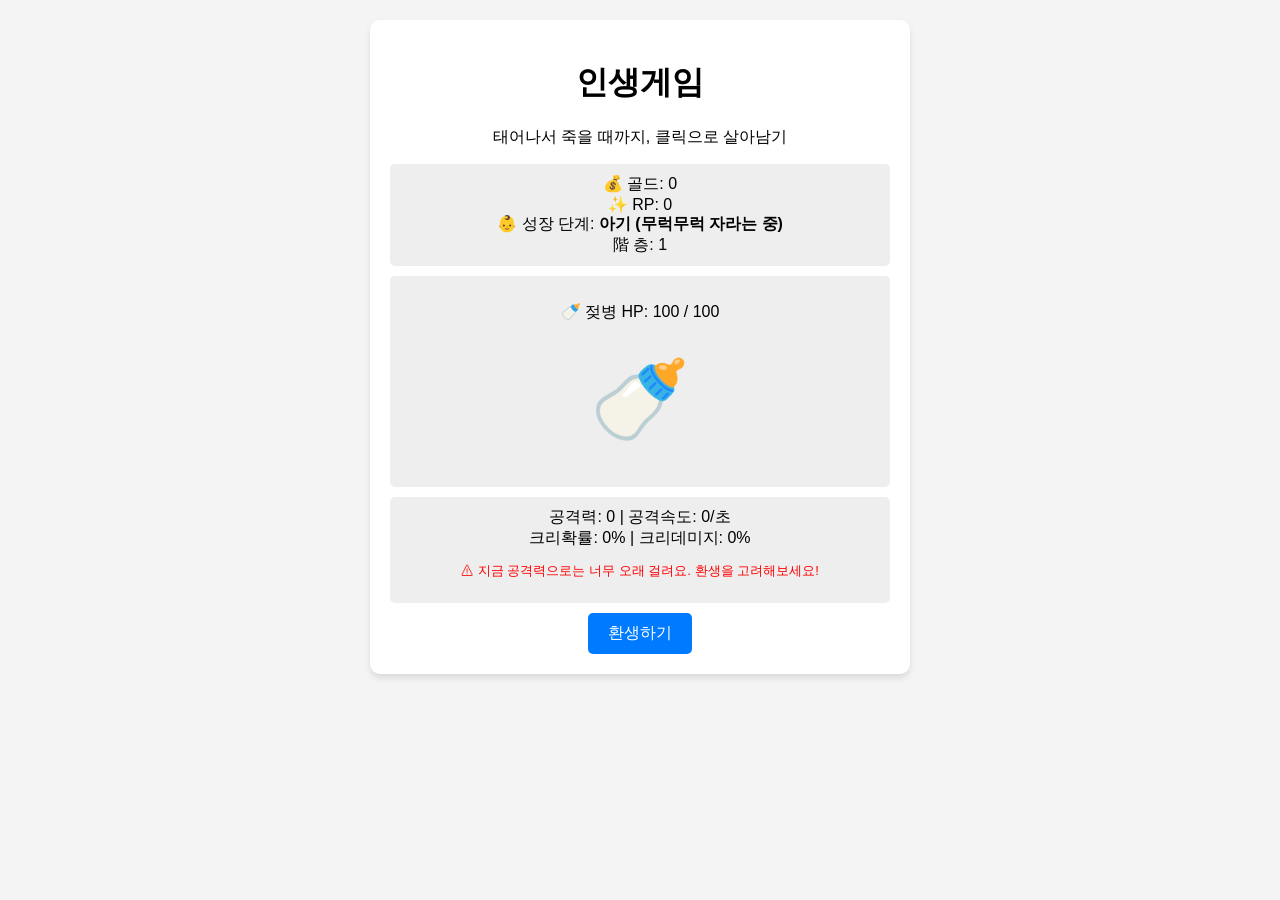
==== pwa/index.html @ 6ded4b49 "업데이트" ====
<!DOCTYPE html>
<html lang="ko">
<head>
    <meta charset="UTF-8">
    <meta name="viewport" content="width=device-width, initial-scale=1.0, user-scalable=no">
    <title>인생게임</title>
    <!-- PWA 설정을 위한 manifest 연결 -->
    <link rel="manifest" href="manifest.json">
    <!-- 모바일 주소창 색상 설정 -->
    <meta name="theme-color" content="#ffffff">
    <!-- iOS(아이폰) 앱 설치 지원 설정 -->
    <meta name="apple-mobile-web-app-capable" content="yes">
    <meta name="apple-mobile-web-app-status-bar-style" content="default">
    <meta name="apple-mobile-web-app-title" content="인생게임">
    
    <style>
        body { font-family: sans-serif; text-align: center; background-color: #f4f4f4; margin: 0; padding: 20px; user-select: none; }
        .container { max-width: 500px; margin: 0 auto; background: white; padding: 20px; border-radius: 10px; box-shadow: 0 4px 6px rgba(0,0,0,0.1); }
        .status-box { background: #eee; padding: 10px; border-radius: 5px; margin: 10px 0; }
        .monster { font-size: 80px; margin: 30px 0; cursor: pointer; transition: transform 0.1s; }
        .monster:active { transform: scale(0.9); }
        button { padding: 10px 20px; font-size: 16px; border: none; background: #007bff; color: white; border-radius: 5px; cursor: pointer; }
        button:hover { background: #0056b3; }
    </style>
</head>
<body>
    <div class="container">
        <h1>인생게임</h1>
        <p>태어나서 죽을 때까지, 클릭으로 살아남기</p>
        
        <div class="status-box">
            <div>💰 골드: <span id="gold">0</span></div>
            <div>✨ RP: <span id="rp">0</span></div>
            <div>👶 성장 단계: <strong>아기 (무럭무럭 자라는 중)</strong></div>
            <div>階 층: 1</div>
        </div>

        <div class="status-box">
            <p>🍼 젖병 HP: <span id="hp">100</span> / 100</p>
            <div class="monster" id="monster">🍼</div>
        </div>

        <div class="status-box">
            <div>공격력: 0 | 공격속도: 0/초</div>
            <div>크리확률: 0% | 크리데미지: 0%</div>
            <p style="color: red; font-size: 13px;">⚠ 지금 공격력으로는 너무 오래 걸려요. 환생을 고려해보세요!</p>
        </div>

        <button onclick="rebirth()">환생하기</button>
    </div>

    <script>
        // PWA 서비스 워커 등록 스크립트
        if ('serviceWorker' in navigator) {
            window.addEventListener('load', () => {
                navigator.serviceWorker.register('service-worker.js')
                    .then(reg => console.log('서비스 워커 등록 성공:', reg.scope))
                    .catch(err => console.error('서비스 워커 등록 실패:', err));
            });
        }

        // 간단한 클릭 이벤트 예시
        let gold = 0;
        let hp = 100;
        const goldEl = document.getElementById('gold');
        const hpEl = document.getElementById('hp');
        const monsterEl = document.getElementById('monster');

        monsterEl.addEventListener('click', () => {
            hp -= 10;
            if (hp <= 0) {
                hp = 100;
                gold += 10;
                goldEl.innerText = gold;
            }
            hpEl.innerText = hp;
        });

        function rebirth() {
            if(confirm("정말 환생할까요?\n층수, 골드, 강화, 펫이 초기화되지만 영구 강화는 유지돼요.")) {
                gold = 0;
                hp = 100;
                goldEl.innerText = gold;
                hpEl.innerText = hp;
                alert("환생했습니다!");
            }
        }
    </script>
</body>
</html>
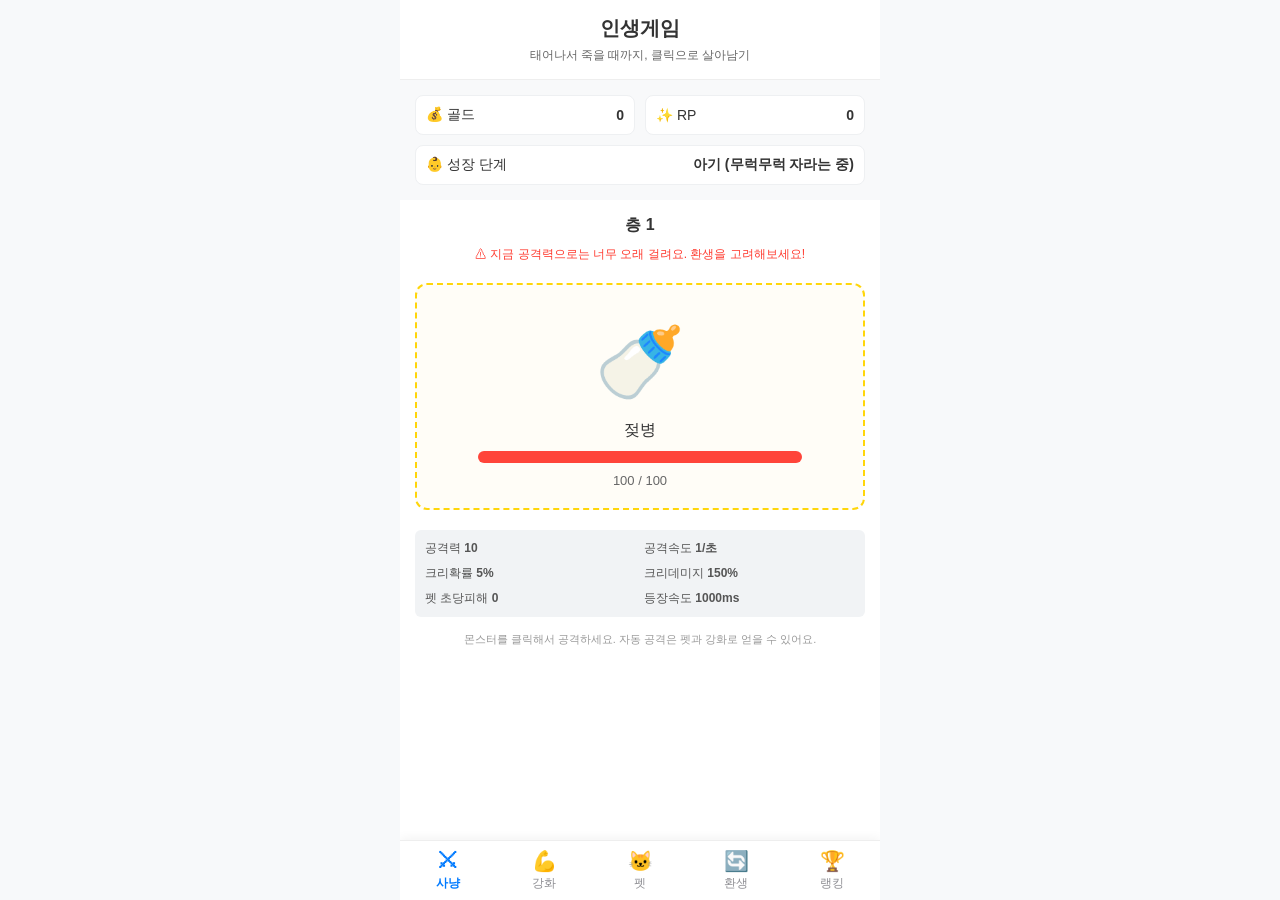
==== commit bb53aa9a: "업데이트" ====
--- a/pwa/index.html
+++ b/pwa/index.html
@@ -2,89 +2,300 @@
 <html lang="ko">
 <head>
     <meta charset="UTF-8">
-    <meta name="viewport" content="width=device-width, initial-scale=1.0, user-scalable=no">
+    <meta name="viewport" content="width=device-width, initial-scale=1.0, maximum-scale=1.0, user-scalable=no, viewport-fit=cover">
     <title>인생게임</title>
-    <!-- PWA 설정을 위한 manifest 연결 -->
     <link rel="manifest" href="manifest.json">
-    <!-- 모바일 주소창 색상 설정 -->
     <meta name="theme-color" content="#ffffff">
-    <!-- iOS(아이폰) 앱 설치 지원 설정 -->
+    
+    <!-- iOS 모바일 호환 설정 -->
     <meta name="apple-mobile-web-app-capable" content="yes">
     <meta name="apple-mobile-web-app-status-bar-style" content="default">
     <meta name="apple-mobile-web-app-title" content="인생게임">
     
     <style>
-        body { font-family: sans-serif; text-align: center; background-color: #f4f4f4; margin: 0; padding: 20px; user-select: none; }
-        .container { max-width: 500px; margin: 0 auto; background: white; padding: 20px; border-radius: 10px; box-shadow: 0 4px 6px rgba(0,0,0,0.1); }
-        .status-box { background: #eee; padding: 10px; border-radius: 5px; margin: 10px 0; }
-        .monster { font-size: 80px; margin: 30px 0; cursor: pointer; transition: transform 0.1s; }
-        .monster:active { transform: scale(0.9); }
-        button { padding: 10px 20px; font-size: 16px; border: none; background: #007bff; color: white; border-radius: 5px; cursor: pointer; }
-        button:hover { background: #0056b3; }
+        * { box-sizing: border-box; -webkit-tap-highlight-color: transparent; user-select: none; }
+        body { 
+            font-family: -apple-system, BlinkMacSystemFont, "Segoe UI", Roboto, sans-serif; 
+            margin: 0; padding: 0; background-color: #f7f9fa; color: #333;
+            display: flex; flex-direction: column; height: 100vh; overflow: hidden;
+        }
+        
+        .app-container { flex: 1; display: flex; flex-direction: column; max-width: 480px; margin: 0 auto; width: 100%; background: #ffffff; position: relative; overflow: hidden; }
+        .header { padding: 15px; text-align: center; border-bottom: 1px solid #eee; background: #fff; }
+        .header h1 { margin: 0; font-size: 20px; font-weight: bold; }
+        .header p { margin: 5px 0 0 0; font-size: 12px; color: #666; }
+        
+        .stats-grid { display: grid; grid-template-columns: 1fr 1fr; gap: 10px; padding: 15px; background: #f8f9fa; }
+        .stat-card { background: white; padding: 10px; border-radius: 8px; border: 1px solid #eef0f2; font-size: 14px; display: flex; align-items: center; justify-content: space-between; }
+        
+        .content-area { flex: 1; overflow-y: auto; padding: 15px; padding-bottom: 80px; }
+        .panel { display: none; }
+        .panel.active { display: block; }
+        
+        .stage-info { text-align: center; font-weight: bold; margin-bottom: 10px; font-size: 16px; }
+        .warning-text { color: #ff3b30; font-size: 12px; text-align: center; margin: 10px 0; font-weight: 500; }
+        
+        .target-box { background: #fffdf7; border: 2px dashed #ffd60a; border-radius: 12px; padding: 20px; text-align: center; margin: 20px 0; }
+        .monster-sprite { font-size: 72px; margin: 15px 0; cursor: pointer; display: inline-block; transition: transform 0.05s ease; }
+        .monster-sprite:active { transform: scale(0.92); }
+        .hp-bar-container { background: #eee; border-radius: 10px; height: 12px; width: 80%; margin: 10px auto; overflow: hidden; }
+        .hp-bar { background: #ff453a; height: 100%; width: 100%; transition: width 0.05s ease; }
+        
+        .specs-list { display: grid; grid-template-columns: 1fr 1fr; gap: 8px; font-size: 12px; color: #555; background: #f1f3f5; padding: 10px; border-radius: 6px; }
+        
+        .tab-bar { position: absolute; bottom: 0; left: 0; right: 0; height: 60px; background: #ffffff; border-top: 1px solid #eee; display: flex; justify-content: space-around; align-items: center; box-shadow: 0 -2px 10px rgba(0,0,0,0.05); }
+        .tab-btn { background: none; border: none; font-size: 12px; color: #8e8e93; cursor: pointer; display: flex; flex-direction: column; align-items: center; width: 20%; font-weight: 500; }
+        .tab-btn .icon { font-size: 20px; margin-bottom: 2px; }
+        .tab-btn.active { color: #007aff; font-weight: bold; }
+        
+        .modal-overlay { display: none; position: fixed; top: 0; left: 0; right: 0; bottom: 0; background: rgba(0,0,0,0.5); justify-content: center; align-items: center; z-index: 1000; }
+        .modal-box { background: white; padding: 20px; border-radius: 12px; max-width: 320px; width: 90%; text-align: center; box-shadow: 0 4px 12px rgba(0,0,0,0.15); }
+        .modal-btns { display: flex; gap: 10px; margin-top: 20px; }
+        .modal-btns button { flex: 1; padding: 10px; border-radius: 6px; border: none; font-size: 14px; font-weight: bold; cursor: pointer; }
+        .btn-cancel { background: #e5e5ea; color: #333; }
+        .btn-confirm { background: #ff3b30; color: white; }
     </style>
 </head>
 <body>
-    <div class="container">
+
+<div class="app-container">
+    <header class="header">
         <h1>인생게임</h1>
         <p>태어나서 죽을 때까지, 클릭으로 살아남기</p>
-        
-        <div class="status-box">
-            <div>💰 골드: <span id="gold">0</span></div>
-            <div>✨ RP: <span id="rp">0</span></div>
-            <div>👶 성장 단계: <strong>아기 (무럭무럭 자라는 중)</strong></div>
-            <div>階 층: 1</div>
+    </header>
+    
+    <div class="stats-grid">
+        <div class="stat-card"><span>💰 골드</span><strong id="display-gold">0</strong></div>
+        <div class="stat-card"><span>✨ RP</span><strong id="display-rp">0</strong></div>
+        <div class="stat-card" style="grid-column: span 2;">
+            <span>👶 성장 단계</span>
+            <strong><span id="display-tier">아기</span> (<span id="display-tier-desc">무럭무럭 자라는 중</span>)</strong>
         </div>
-
-        <div class="status-box">
-            <p>🍼 젖병 HP: <span id="hp">100</span> / 100</p>
-            <div class="monster" id="monster">🍼</div>
+    </div>
+    
+    <main class="content-area">
+        <!-- 1. 사냥 탭 -->
+        <section id="panel-hunt" class="panel active">
+            <div class="stage-info">층 <span id="display-floor">1</span></div>
+            <div class="warning-text">⚠ 지금 공격력으로는 너무 오래 걸려요. 환생을 고려해보세요!</div>
+            
+            <div class="target-box">
+                <div class="monster-sprite" id="target-monster">🍼</div>
+                <div><span id="display-target-name">젖병</span></div>
+                <div class="hp-bar-container">
+                    <div class="hp-bar" id="display-hp-bar"></div>
+                </div>
+                <div style="font-size: 13px; color:#666;"><span id="display-hp-text">100</span> / 100</div>
+            </div>
+            
+            <div class="specs-list">
+                <div>공격력 <strong id="spec-atk">10</strong></div>
+                <div>공격속도 <strong id="spec-as">1/초</strong></div>
+                <div>크리확률 <strong id="spec-crit-rate">5%</strong></div>
+                <div>크리데미지 <strong id="spec-crit-dmg">150%</strong></div>
+                <div>펫 초당피해 <strong id="spec-pet-dps">0</strong></div>
+                <div>등장속도 <strong id="spec-spawn-ms">1000ms</strong></div>
+            </div>
+            <p style="font-size: 11px; color:#999; text-align:center; margin-top:15px;">몬스터를 클릭해서 공격하세요. 자동 공격은 펫과 강화로 얻을 수 있어요.</p>
+        </section>
+        
+        <!-- 2. 강화 탭 -->
+        <section id="panel-upgrade" class="panel">
+            <h3>장비 및 신체 강화</h3>
+            <p style="color:#666; font-size:13px;">준비 중인 기능입니다. 골드를 사용하여 공격력을 높이세요.</p>
+        </section>
+        
+        <!-- 3. 펫 탭 -->
+        <section id="panel-pet" class="panel">
+            <h3>보조 펫 고용</h3>
+            <p style="color:#666; font-size:13px;">준비 중인 기능입니다. 초당 자동 데미지를 획득하세요.</p>
+        </section>
+        
+        <!-- 4. 환생 탭 -->
+        <section id="panel-rebirth" class="panel">
+            <h3>환생 시스템</h3>
+            <div style="background:#fff3cd; padding:15px; border-radius:8px; margin: 15px 0; font-size:13px; line-height:1.5;">
+                현재 환생 시 획득 가능 포인트: <strong style="color:#e65c00;" id="rebirth-point-gain">0</strong> RP<br><br>
+                환생하면 <strong>층수, 골드, 강화, 펫이 초기화</strong>되지만 환생 포인트로 구입한 영구 강화 스탯은 완벽히 유지됩니다.
+            </div>
+            <button onclick="openRebirthModal()" style="width:100%; padding:12px; background:#ff9500; color:white; border:none; border-radius:6px; font-weight:bold; font-size:15px;">환생하기</button>
+        </section>
+        
+        <!-- 5. 랭킹 탭 -->
+        <section id="panel-rank" class="panel">
+            <h3>실시간 명예의 전당</h3>
+            <div style="margin: 15px 0; display:flex; gap:5px;">
+                <input type="text" id="user-nickname" placeholder="닉네임 입력" style="flex:1; padding:8px; border:1px solid #ccc; border-radius:4px;">
+                <button onclick="registerNickname()" style="padding:8px 15px; background:#34c759; color:white; border:none; border-radius:4px; font-weight:bold;">등록</button>
+            </div>
+            <table style="width:100%; border-collapse:collapse; font-size:13px; text-align:left;">
+                <thead>
+                    <tr style="background:#f1f3f5; border-bottom:2px solid #ddd;"><th style="padding:8px;">순위</th><th>닉네임</th><th>RP</th><th>최고층</th></tr>
+                </thead>
+                <tbody id="rank-list-body">
+                    <tr><td colspan="4" style="padding:15px; text-align:center; color:#999;">데이터를 불러오는 중...</td></tr>
+                </tbody>
+            </table>
+            <p style="font-size:11px; color:#34c759; text-align:center; margin-top:20px;">⏱ 진행 상황은 기기에 자동으로 안전하게 저장됩니다.</p>
+        </section>
+    </main>
+    
+    <nav class="tab-bar">
+        <button class="tab-btn active" onclick="switchTab('hunt', this)"><span class="icon">⚔</span><span>사냥</span></button>
+        <button class="tab-btn" onclick="switchTab('upgrade', this)"><span class="icon">💪</span><span>강화</span></button>
+        <button class="tab-btn" onclick="switchTab('pet', this)"><span class="icon">🐱</span><span>펫</span></button>
+        <button class="tab-btn" onclick="switchTab('rebirth', this)"><span class="icon">🔄</span><span>환생</span></button>
+        <button class="tab-btn" onclick="switchTab('rank', this)"><span class="icon">🏆</span><span>랭킹</span></button>
+    </nav>
+</div>
+
+<div class="modal-overlay" id="rebirth-modal">
+    <div class="modal-box">
+        <h3 style="margin-top:0;">정말 환생할까요?</h3>
+        <p style="font-size:13px; color:#666; line-height:1.4;">지금 환생하시면 보유한 골드와 모든 임시 성장치가 초기화되고 새로운 생이 시작됩니다.</p>
+        <div class="modal-btns">
+            <button class="btn-cancel" onclick="closeRebirthModal()">취소</button>
+            <button class="btn-confirm" onclick="executeRebirth()">환생하기</button>
         </div>
-
-        <div class="status-box">
-            <div>공격력: 0 | 공격속도: 0/초</div>
-            <div>크리확률: 0% | 크리데미지: 0%</div>
-            <p style="color: red; font-size: 13px;">⚠ 지금 공격력으로는 너무 오래 걸려요. 환생을 고려해보세요!</p>
-        </div>
-
-        <button onclick="rebirth()">환생하기</button>
     </div>
-
-    <script>
-        // PWA 서비스 워커 등록 스크립트
-        if ('serviceWorker' in navigator) {
-            window.addEventListener('load', () => {
-                navigator.serviceWorker.register('service-worker.js')
-                    .then(reg => console.log('서비스 워커 등록 성공:', reg.scope))
-                    .catch(err => console.error('서비스 워커 등록 실패:', err));
-            });
-        }
-
-        // 간단한 클릭 이벤트 예시
-        let gold = 0;
-        let hp = 100;
-        const goldEl = document.getElementById('gold');
-        const hpEl = document.getElementById('hp');
-        const monsterEl = document.getElementById('monster');
-
-        monsterEl.addEventListener('click', () => {
-            hp -= 10;
-            if (hp <= 0) {
-                hp = 100;
-                gold += 10;
-                goldEl.innerText = gold;
-            }
-            hpEl.innerText = hp;
+</div>
+
+<script>
+    // 전역 상태 변수 선언 및 초기화 스펙 정정
+    let gameState = {
+        gold: 0, rp: 0, floor: 1, maxHp: 100, currentHp: 100,
+        atk: 10, critRate: 5, critDmg: 150, petDps: 0, spawnMs: 1000,
+        nickname: ""
+    };
+
+    if(localStorage.getItem('life_game_save')) {
+        try {
+            gameState = JSON.parse(localStorage.getItem('life_game_save'));
+        } catch(e) {
+            console.error("저장 데이터 로드 실패, 초기화 진행", e);
+        }
+    }
+
+    function updateUI() {
+        document.getElementById('display-gold').innerText = gameState.gold;
+        document.getElementById('display-rp').innerText = gameState.rp;
+        document.getElementById('display-floor').innerText = gameState.floor;
+        document.getElementById('display-hp-text').innerText = gameState.currentHp;
+        
+        const hpPercent = Math.max(0, (gameState.currentHp / gameState.maxHp) * 100);
+        document.getElementById('display-hp-bar').style.width = hpPercent + '%';
+        
+        document.getElementById('spec-atk').innerText = gameState.atk;
+        document.getElementById('spec-crit-rate').innerText = gameState.critRate + "%";
+        document.getElementById('spec-crit-dmg').innerText = gameState.critDmg + "%";
+        document.getElementById('spec-pet-dps').innerText = gameState.petDps;
+        document.getElementById('spec-spawn-ms').innerText = gameState.spawnMs + "ms";
+        
+        // 성장 단계 동적 제어 규칙 보완
+        const tierEl = document.getElementById('display-tier');
+        const descEl = document.getElementById('display-tier-desc');
+        if (gameState.floor >= 20) {
+            tierEl.innerText = "어린이"; descEl.innerText = "학교에 다닐 준비 중";
+        } else {
+            tierEl.innerText = "아기"; descEl.innerText = "무럭무럭 자라는 중";
+        }
+
+        if(gameState.nickname && document.getElementById('user-nickname')) {
+            document.getElementById('user-nickname').value = gameState.nickname;
+        }
+        
+        localStorage.setItem('life_game_save', JSON.stringify(gameState));
+    }
+
+    function switchTab(tabId, targetBtn) {
+        document.querySelectorAll('.panel').forEach(p => p.classList.remove('active'));
+        document.querySelectorAll('.tab-btn').forEach(b => b.classList.remove('active'));
+        
+        document.getElementById('panel-' + tabId).classList.add('active');
+        targetBtn.classList.add('active');
+        
+        if(tabId === 'rank') { loadMockRankings(); }
+    }
+
+    // 모바일 터치 씹힘 현상 수정을 위해 click 이벤트 리스너 비정상 루프 정정
+    const monsterBtn = document.getElementById('target-monster');
+    monsterBtn.addEventListener('click', (e) => {
+        e.preventDefault();
+        let finalDamage = gameState.atk;
+        const isCrit = (Math.random() * 100) < gameState.critRate;
+        if(isCrit) { finalDamage = Math.round(finalDamage * (gameState.critDmg / 100)); }
+        
+        gameState.currentHp -= finalDamage;
+        
+        if(gameState.currentHp <= 0) {
+            gameState.gold += (gameState.floor * 5);
+            gameState.floor += 1;
+            gameState.maxHp = Math.round(100 * Math.pow(1.15, gameState.floor - 1));
+            gameState.currentHp = gameState.maxHp;
+            
+            // 몬스터 스프라이트 리셋 조건문 정정
+            const spriteEl = document.getElementById('target-monster');
+            const nameEl = document.getElementById('display-target-name');
+            if(gameState.floor >= 15) { spriteEl.innerText = "🧸"; nameEl.innerText = "토끼인형"; }
+            else if(gameState.floor >= 5) { spriteEl.innerText = "🍼"; nameEl.innerText = "고급젖병"; }
+            else { spriteEl.innerText = "🍼"; nameEl.innerText = "젖병"; }
+        }
+        updateUI();
+    });
+
+    function openRebirthModal() { 
+        document.getElementById('rebirth-point-gain').innerText = Math.floor(gameState.gold / 100);
+        document.getElementById('rebirth-modal').style.display = 'flex'; 
+    }
+    function closeRebirthModal() { document.getElementById('rebirth-modal').style.display = 'none'; }
+    
+    function executeRebirth() {
+        const gainRp = Math.floor(gameState.gold / 100);
+        gameState.rp += gainRp;
+        gameState.gold = 0;
+        gameState.floor = 1;
+        gameState.maxHp = 100;
+        gameState.currentHp = 100;
+        
+        closeRebirthModal();
+        
+        const spriteEl = document.getElementById('target-monster');
+        const nameEl = document.getElementById('display-target-name');
+        spriteEl.innerText = "🍼"; 
+        nameEl.innerText = "젖병";
+        
+        updateUI();
+        alert(gainRp + " RP를 획득하고 환생하셨습니다!");
+    }
+
+    function registerNickname() {
+        const name = document.getElementById('user-nickname').value.trim();
+        if(!name) return alert("닉네임을 입력하세요.");
+        gameState.nickname = name;
+        updateUI();
+        alert("닉네임 '" + name + "'(으)로 등록되었습니다.");
+        loadMockRankings();
+    }
+    
+    function loadMockRankings() {
+        const myName = gameState.nickname || "나 (미등록)";
+        const html = `
+            <tr style="color:#007aff; font-weight:bold;"><td>1</td><td>${myName}</td><td>${gameState.rp}</td><td>${gameState.floor}층</td></tr>
+            <tr><td>2</td><td>클릭마스터</td><td>520</td><td>142층</td></tr>
+            <tr><td>3</td><td>방구석게이머</td><td>120</td><td>55층</td></tr>
+        `;
+        document.getElementById('rank-list-body').innerHTML = html;
+    }
+
+    if ('serviceWorker' in navigator) {
+        window.addEventListener('load', () => {
+            navigator.serviceWorker.register('service-worker.js')
+                .then(reg => console.log('SW 세팅 완료:', reg.scope))
+                .catch(err => console.error('SW 에러:', err));
         });
-
-        function rebirth() {
-            if(confirm("정말 환생할까요?\n층수, 골드, 강화, 펫이 초기화되지만 영구 강화는 유지돼요.")) {
-                gold = 0;
-                hp = 100;
-                goldEl.innerText = gold;
-                hpEl.innerText = hp;
-                alert("환생했습니다!");
-            }
-        }
-    </script>
+    }
+
+    updateUI();
+</script>
 </body>
-</html>
+</html>
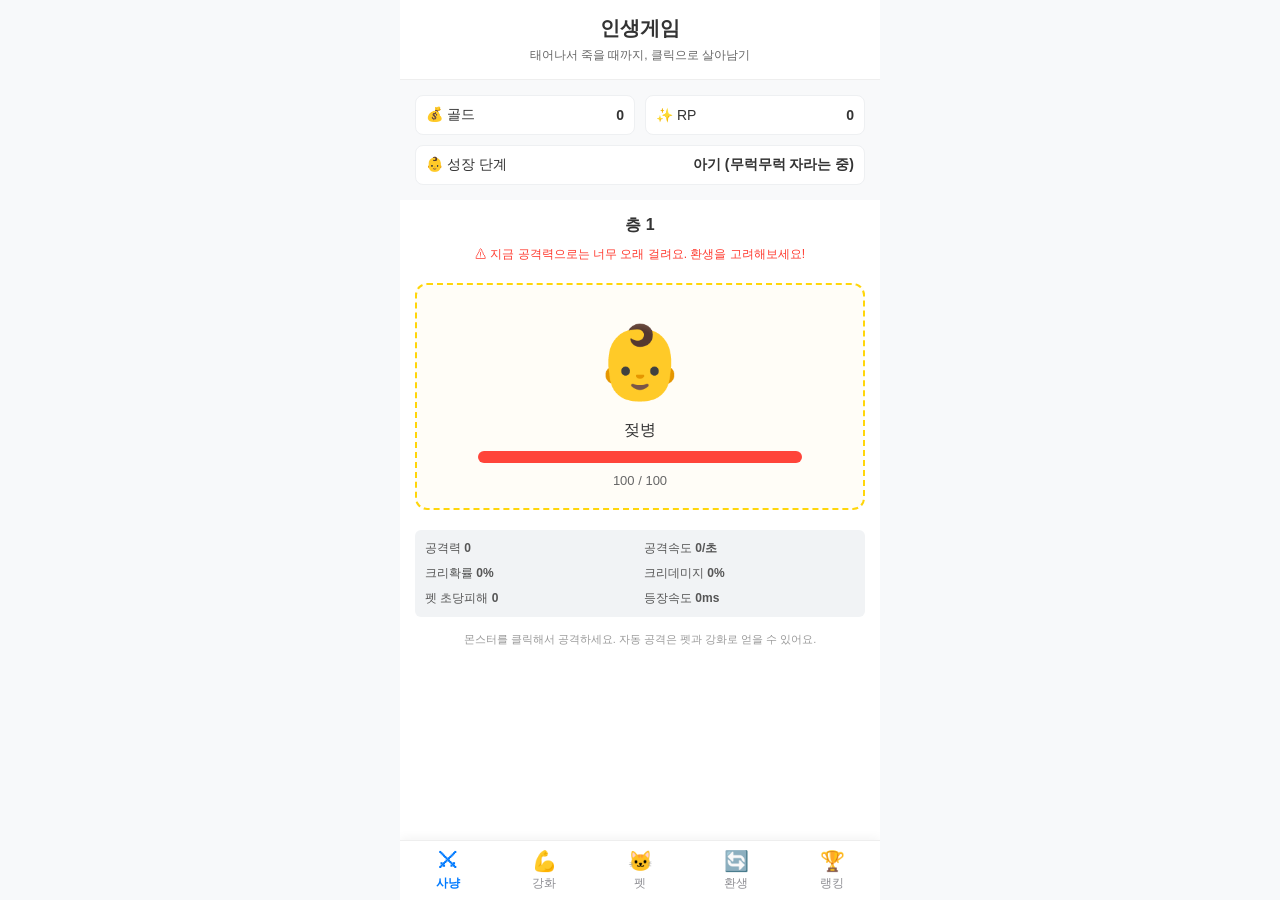
==== commit af080fb3: "업데이트" ====
--- a/pwa/index.html
+++ b/pwa/index.html
@@ -80,7 +80,7 @@
             <div class="warning-text">⚠ 지금 공격력으로는 너무 오래 걸려요. 환생을 고려해보세요!</div>
             
             <div class="target-box">
-                <div class="monster-sprite" id="target-monster">🍼</div>
+                <div class="monster-sprite" id="target-monster">👶</div>
                 <div><span id="display-target-name">젖병</span></div>
                 <div class="hp-bar-container">
                     <div class="hp-bar" id="display-hp-bar"></div>
@@ -89,12 +89,12 @@
             </div>
             
             <div class="specs-list">
-                <div>공격력 <strong id="spec-atk">10</strong></div>
-                <div>공격속도 <strong id="spec-as">1/초</strong></div>
-                <div>크리확률 <strong id="spec-crit-rate">5%</strong></div>
-                <div>크리데미지 <strong id="spec-crit-dmg">150%</strong></div>
+                <div>공격력 <strong id="spec-atk">0</strong></div>
+                <div>공격속도 <strong id="spec-as">0/초</strong></div>
+                <div>크리확률 <strong id="spec-crit-rate">0%</strong></div>
+                <div>크리데미지 <strong id="spec-crit-dmg">0%</strong></div>
                 <div>펫 초당피해 <strong id="spec-pet-dps">0</strong></div>
-                <div>등장속도 <strong id="spec-spawn-ms">1000ms</strong></div>
+                <div>등장속도 <strong id="spec-spawn-ms">0ms</strong></div>
             </div>
             <p style="font-size: 11px; color:#999; text-align:center; margin-top:15px;">몬스터를 클릭해서 공격하세요. 자동 공격은 펫과 강화로 얻을 수 있어요.</p>
         </section>
@@ -102,13 +102,13 @@
         <!-- 2. 강화 탭 -->
         <section id="panel-upgrade" class="panel">
             <h3>장비 및 신체 강화</h3>
-            <p style="color:#666; font-size:13px;">준비 중인 기능입니다. 골드를 사용하여 공격력을 높이세요.</p>
+            <p style="color:#666; font-size:13px;">강화 시스템 메뉴입니다.</p>
         </section>
         
         <!-- 3. 펫 탭 -->
         <section id="panel-pet" class="panel">
             <h3>보조 펫 고용</h3>
-            <p style="color:#666; font-size:13px;">준비 중인 기능입니다. 초당 자동 데미지를 획득하세요.</p>
+            <p style="color:#666; font-size:13px;">펫 시스템 메뉴입니다.</p>
         </section>
         
         <!-- 4. 환생 탭 -->
@@ -133,7 +133,7 @@
                     <tr style="background:#f1f3f5; border-bottom:2px solid #ddd;"><th style="padding:8px;">순위</th><th>닉네임</th><th>RP</th><th>최고층</th></tr>
                 </thead>
                 <tbody id="rank-list-body">
-                    <tr><td colspan="4" style="padding:15px; text-align:center; color:#999;">데이터를 불러오는 중...</td></tr>
+                    <tr><td colspan="4" style="padding:15px; text-align:center; color:#999;">불러오는 중...</td></tr>
                 </tbody>
             </table>
             <p style="font-size:11px; color:#34c759; text-align:center; margin-top:20px;">⏱ 진행 상황은 기기에 자동으로 안전하게 저장됩니다.</p>
@@ -161,10 +161,9 @@
 </div>
 
 <script>
-    // 전역 상태 변수 선언 및 초기화 스펙 정정
     let gameState = {
         gold: 0, rp: 0, floor: 1, maxHp: 100, currentHp: 100,
-        atk: 10, critRate: 5, critDmg: 150, petDps: 0, spawnMs: 1000,
+        atk: 0, critRate: 0, critDmg: 0, petDps: 0, spawnMs: 0,
         nickname: ""
     };
 
@@ -172,7 +171,7 @@
         try {
             gameState = JSON.parse(localStorage.getItem('life_game_save'));
         } catch(e) {
-            console.error("저장 데이터 로드 실패, 초기화 진행", e);
+            console.error("저장 데이터 로드 실패", e);
         }
     }
 
@@ -191,15 +190,6 @@
         document.getElementById('spec-pet-dps').innerText = gameState.petDps;
         document.getElementById('spec-spawn-ms').innerText = gameState.spawnMs + "ms";
         
-        // 성장 단계 동적 제어 규칙 보완
-        const tierEl = document.getElementById('display-tier');
-        const descEl = document.getElementById('display-tier-desc');
-        if (gameState.floor >= 20) {
-            tierEl.innerText = "어린이"; descEl.innerText = "학교에 다닐 준비 중";
-        } else {
-            tierEl.innerText = "아기"; descEl.innerText = "무럭무럭 자라는 중";
-        }
-
         if(gameState.nickname && document.getElementById('user-nickname')) {
             document.getElementById('user-nickname').value = gameState.nickname;
         }
@@ -217,7 +207,6 @@
         if(tabId === 'rank') { loadMockRankings(); }
     }
 
-    // 모바일 터치 씹힘 현상 수정을 위해 click 이벤트 리스너 비정상 루프 정정
     const monsterBtn = document.getElementById('target-monster');
     monsterBtn.addEventListener('click', (e) => {
         e.preventDefault();
@@ -226,46 +215,26 @@
         if(isCrit) { finalDamage = Math.round(finalDamage * (gameState.critDmg / 100)); }
         
         gameState.currentHp -= finalDamage;
-        
         if(gameState.currentHp <= 0) {
-            gameState.gold += (gameState.floor * 5);
-            gameState.floor += 1;
-            gameState.maxHp = Math.round(100 * Math.pow(1.15, gameState.floor - 1));
+            gameState.gold += 10; // 임시 보상 정산 규칙
             gameState.currentHp = gameState.maxHp;
-            
-            // 몬스터 스프라이트 리셋 조건문 정정
-            const spriteEl = document.getElementById('target-monster');
-            const nameEl = document.getElementById('display-target-name');
-            if(gameState.floor >= 15) { spriteEl.innerText = "🧸"; nameEl.innerText = "토끼인형"; }
-            else if(gameState.floor >= 5) { spriteEl.innerText = "🍼"; nameEl.innerText = "고급젖병"; }
-            else { spriteEl.innerText = "🍼"; nameEl.innerText = "젖병"; }
         }
         updateUI();
     });
 
     function openRebirthModal() { 
-        document.getElementById('rebirth-point-gain').innerText = Math.floor(gameState.gold / 100);
+        document.getElementById('rebirth-point-gain').innerText = "0";
         document.getElementById('rebirth-modal').style.display = 'flex'; 
     }
     function closeRebirthModal() { document.getElementById('rebirth-modal').style.display = 'none'; }
     
     function executeRebirth() {
-        const gainRp = Math.floor(gameState.gold / 100);
-        gameState.rp += gainRp;
         gameState.gold = 0;
         gameState.floor = 1;
-        gameState.maxHp = 100;
-        gameState.currentHp = 100;
-        
+        gameState.currentHp = gameState.maxHp;
         closeRebirthModal();
-        
-        const spriteEl = document.getElementById('target-monster');
-        const nameEl = document.getElementById('display-target-name');
-        spriteEl.innerText = "🍼"; 
-        nameEl.innerText = "젖병";
-        
         updateUI();
-        alert(gainRp + " RP를 획득하고 환생하셨습니다!");
+        alert("환생하셨습니다!");
     }
 
     function registerNickname() {
@@ -273,7 +242,7 @@
         if(!name) return alert("닉네임을 입력하세요.");
         gameState.nickname = name;
         updateUI();
-        alert("닉네임 '" + name + "'(으)로 등록되었습니다.");
+        alert("닉네임 등록 완료");
         loadMockRankings();
     }
     
@@ -281,8 +250,6 @@
         const myName = gameState.nickname || "나 (미등록)";
         const html = `
             <tr style="color:#007aff; font-weight:bold;"><td>1</td><td>${myName}</td><td>${gameState.rp}</td><td>${gameState.floor}층</td></tr>
-            <tr><td>2</td><td>클릭마스터</td><td>520</td><td>142층</td></tr>
-            <tr><td>3</td><td>방구석게이머</td><td>120</td><td>55층</td></tr>
         `;
         document.getElementById('rank-list-body').innerHTML = html;
     }
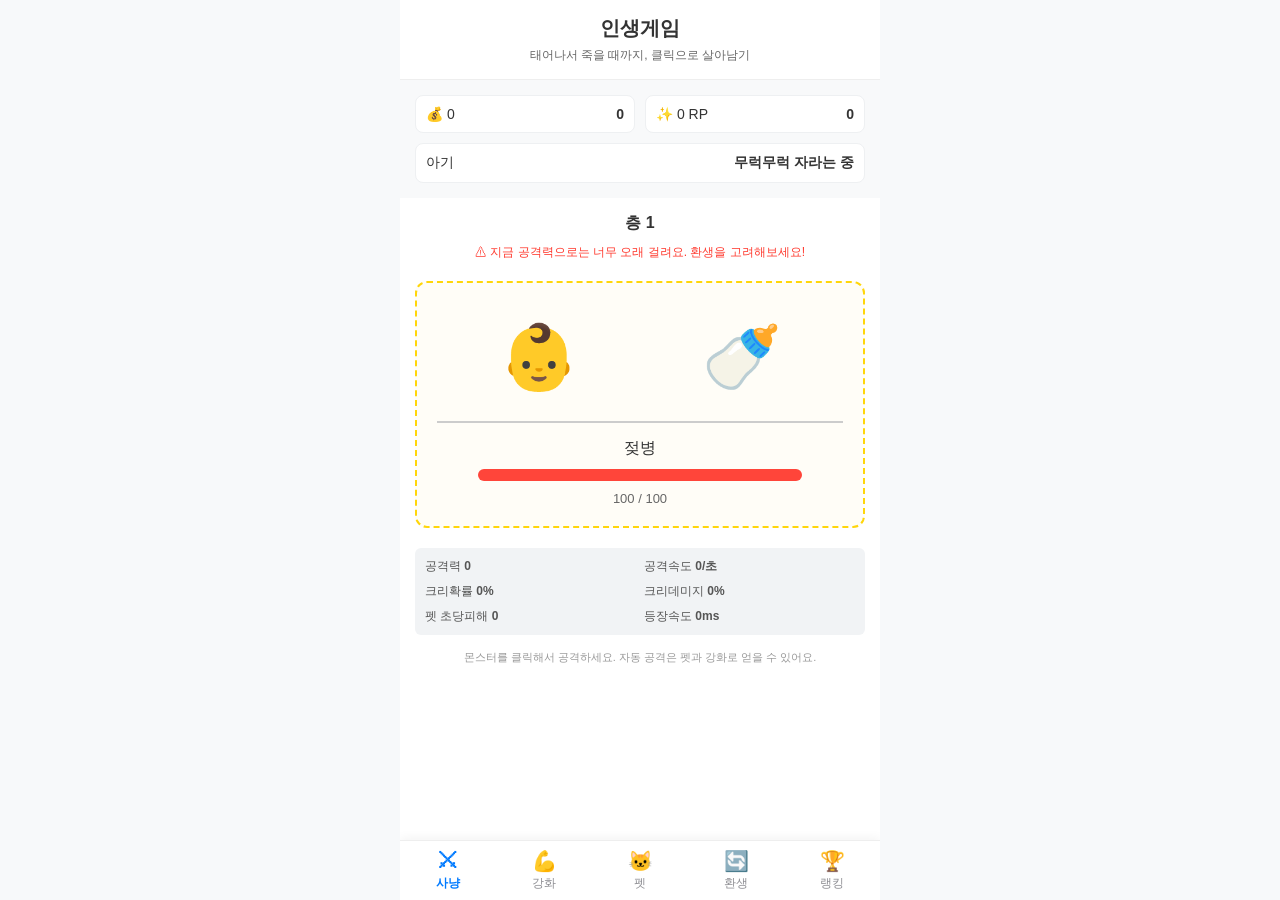
==== commit 41bf6068: "업데이트" ====
--- a/pwa/index.html
+++ b/pwa/index.html
@@ -7,7 +7,7 @@
     <link rel="manifest" href="manifest.json">
     <meta name="theme-color" content="#ffffff">
     
-    <!-- iOS 모바일 호환 설정 -->
+    <!-- iOS support -->
     <meta name="apple-mobile-web-app-capable" content="yes">
     <meta name="apple-mobile-web-app-status-bar-style" content="default">
     <meta name="apple-mobile-web-app-title" content="인생게임">
@@ -19,7 +19,6 @@
             margin: 0; padding: 0; background-color: #f7f9fa; color: #333;
             display: flex; flex-direction: column; height: 100vh; overflow: hidden;
         }
-        
         .app-container { flex: 1; display: flex; flex-direction: column; max-width: 480px; margin: 0 auto; width: 100%; background: #ffffff; position: relative; overflow: hidden; }
         .header { padding: 15px; text-align: center; border-bottom: 1px solid #eee; background: #fff; }
         .header h1 { margin: 0; font-size: 20px; font-weight: bold; }
@@ -35,13 +34,18 @@
         .stage-info { text-align: center; font-weight: bold; margin-bottom: 10px; font-size: 16px; }
         .warning-text { color: #ff3b30; font-size: 12px; text-align: center; margin: 10px 0; font-weight: 500; }
         
-        .target-box { background: #fffdf7; border: 2px dashed #ffd60a; border-radius: 12px; padding: 20px; text-align: center; margin: 20px 0; }
-        .monster-sprite { font-size: 72px; margin: 15px 0; cursor: pointer; display: inline-block; transition: transform 0.05s ease; }
+        /* 횡스크롤 방식 및 주인공 캐릭터 형태 레이아웃 유지 */
+        .game-screen { background: #fffdf7; border: 2px dashed #ffd60a; border-radius: 12px; padding: 20px; text-align: center; margin: 20px 0; position: relative; overflow: hidden; }
+        .side-scroll-stage { display: flex; justify-content: space-around; align-items: center; min-height: 120px; border-bottom: 2px solid #ccc; padding-bottom: 10px; margin-bottom: 15px; }
+        .character-main { font-size: 64px; }
+        .monster-sprite { font-size: 64px; cursor: pointer; transition: transform 0.05s ease; }
         .monster-sprite:active { transform: scale(0.92); }
+        
         .hp-bar-container { background: #eee; border-radius: 10px; height: 12px; width: 80%; margin: 10px auto; overflow: hidden; }
         .hp-bar { background: #ff453a; height: 100%; width: 100%; transition: width 0.05s ease; }
         
         .specs-list { display: grid; grid-template-columns: 1fr 1fr; gap: 8px; font-size: 12px; color: #555; background: #f1f3f5; padding: 10px; border-radius: 6px; }
+        .specs-list strong { font-weight: bold; }
         
         .tab-bar { position: absolute; bottom: 0; left: 0; right: 0; height: 60px; background: #ffffff; border-top: 1px solid #eee; display: flex; justify-content: space-around; align-items: center; box-shadow: 0 -2px 10px rgba(0,0,0,0.05); }
         .tab-btn { background: none; border: none; font-size: 12px; color: #8e8e93; cursor: pointer; display: flex; flex-direction: column; align-items: center; width: 20%; font-weight: 500; }
@@ -65,22 +69,26 @@
     </header>
     
     <div class="stats-grid">
-        <div class="stat-card"><span>💰 골드</span><strong id="display-gold">0</strong></div>
-        <div class="stat-card"><span>✨ RP</span><strong id="display-rp">0</strong></div>
+        <div class="stat-card"><span>💰 0</span><strong id="display-gold">0</strong></div>
+        <div class="stat-card"><span>✨ 0 RP</span><strong id="display-rp">0</strong></div>
         <div class="stat-card" style="grid-column: span 2;">
-            <span>👶 성장 단계</span>
-            <strong><span id="display-tier">아기</span> (<span id="display-tier-desc">무럭무럭 자라는 중</span>)</strong>
+            <span>아기</span>
+            <strong><span id="display-tier-desc">무럭무럭 자라는 중</span></strong>
         </div>
     </div>
     
     <main class="content-area">
-        <!-- 1. 사냥 탭 -->
+        <!-- 사냥 탭 -->
         <section id="panel-hunt" class="panel active">
             <div class="stage-info">층 <span id="display-floor">1</span></div>
             <div class="warning-text">⚠ 지금 공격력으로는 너무 오래 걸려요. 환생을 고려해보세요!</div>
             
-            <div class="target-box">
-                <div class="monster-sprite" id="target-monster">👶</div>
+            <div class="game-screen">
+                <div class="side-scroll-stage">
+                    <!-- 주인공 캐릭터 배치 형태 유지 -->
+                    <div class="character-main" id="main-character">👶</div>
+                    <div class="monster-sprite" id="target-monster">🍼</div>
+                </div>
                 <div><span id="display-target-name">젖병</span></div>
                 <div class="hp-bar-container">
                     <div class="hp-bar" id="display-hp-bar"></div>
@@ -99,33 +107,33 @@
             <p style="font-size: 11px; color:#999; text-align:center; margin-top:15px;">몬스터를 클릭해서 공격하세요. 자동 공격은 펫과 강화로 얻을 수 있어요.</p>
         </section>
         
-        <!-- 2. 강화 탭 -->
+        <!-- 강화 탭 -->
         <section id="panel-upgrade" class="panel">
-            <h3>장비 및 신체 강화</h3>
-            <p style="color:#666; font-size:13px;">강화 시스템 메뉴입니다.</p>
-        </section>
-        
-        <!-- 3. 펫 탭 -->
+            <h3>강화</h3>
+            <p style="color:#666; font-size:13px;">강화 메뉴 내용이 이곳에 표시됩니다.</p>
+        </section>
+        
+        <!-- 펫 탭 -->
         <section id="panel-pet" class="panel">
-            <h3>보조 펫 고용</h3>
-            <p style="color:#666; font-size:13px;">펫 시스템 메뉴입니다.</p>
-        </section>
-        
-        <!-- 4. 환생 탭 -->
+            <h3>펫</h3>
+            <p style="color:#666; font-size:13px;">펫 메뉴 내용이 이곳에 표시됩니다.</p>
+        </section>
+        
+        <!-- 환생 탭 -->
         <section id="panel-rebirth" class="panel">
-            <h3>환생 시스템</h3>
+            <h3>환생</h3>
             <div style="background:#fff3cd; padding:15px; border-radius:8px; margin: 15px 0; font-size:13px; line-height:1.5;">
-                현재 환생 시 획득 가능 포인트: <strong style="color:#e65c00;" id="rebirth-point-gain">0</strong> RP<br><br>
-                환생하면 <strong>층수, 골드, 강화, 펫이 초기화</strong>되지만 환생 포인트로 구입한 영구 강화 스탯은 완벽히 유지됩니다.
+                지금 환생하면 얻는 환생 포인트: <strong style="color:#e65c00;" id="rebirth-point-gain">0</strong><br><br>
+                환생하면 층수, 골드, 강화, 펫이 초기화되지만 환생 포인트로 산 영구 강화는 유지돼요.
             </div>
             <button onclick="openRebirthModal()" style="width:100%; padding:12px; background:#ff9500; color:white; border:none; border-radius:6px; font-weight:bold; font-size:15px;">환생하기</button>
         </section>
         
-        <!-- 5. 랭킹 탭 -->
+        <!-- 랭킹 탭 -->
         <section id="panel-rank" class="panel">
-            <h3>실시간 명예의 전당</h3>
+            <h3>랭킹</h3>
             <div style="margin: 15px 0; display:flex; gap:5px;">
-                <input type="text" id="user-nickname" placeholder="닉네임 입력" style="flex:1; padding:8px; border:1px solid #ccc; border-radius:4px;">
+                <input type="text" id="user-nickname" placeholder="닉네임" style="flex:1; padding:8px; border:1px solid #ccc; border-radius:4px;">
                 <button onclick="registerNickname()" style="padding:8px 15px; background:#34c759; color:white; border:none; border-radius:4px; font-weight:bold;">등록</button>
             </div>
             <table style="width:100%; border-collapse:collapse; font-size:13px; text-align:left;">
@@ -136,7 +144,7 @@
                     <tr><td colspan="4" style="padding:15px; text-align:center; color:#999;">불러오는 중...</td></tr>
                 </tbody>
             </table>
-            <p style="font-size:11px; color:#34c759; text-align:center; margin-top:20px;">⏱ 진행 상황은 기기에 자동으로 안전하게 저장됩니다.</p>
+            <p style="font-size:11px; color:#34c759; text-align:center; margin-top:20px;">진행 상황은 자동으로 저장됩니다</p>
         </section>
     </main>
     
@@ -152,7 +160,6 @@
 <div class="modal-overlay" id="rebirth-modal">
     <div class="modal-box">
         <h3 style="margin-top:0;">정말 환생할까요?</h3>
-        <p style="font-size:13px; color:#666; line-height:1.4;">지금 환생하시면 보유한 골드와 모든 임시 성장치가 초기화되고 새로운 생이 시작됩니다.</p>
         <div class="modal-btns">
             <button class="btn-cancel" onclick="closeRebirthModal()">취소</button>
             <button class="btn-confirm" onclick="executeRebirth()">환생하기</button>
@@ -171,7 +178,7 @@
         try {
             gameState = JSON.parse(localStorage.getItem('life_game_save'));
         } catch(e) {
-            console.error("저장 데이터 로드 실패", e);
+            console.error(e);
         }
     }
 
@@ -181,15 +188,16 @@
         document.getElementById('display-floor').innerText = gameState.floor;
         document.getElementById('display-hp-text').innerText = gameState.currentHp;
         
-        const hpPercent = Math.max(0, (gameState.currentHp / gameState.maxHp) * 100);
+        const hpPercent = gameState.maxHp > 0 ? (gameState.currentHp / gameState.maxHp) * 100 : 0;
         document.getElementById('display-hp-bar').style.width = hpPercent + '%';
         
         document.getElementById('spec-atk').innerText = gameState.atk;
+        document.getElementById('spec-as').innerText = "0/초";
         document.getElementById('spec-crit-rate').innerText = gameState.critRate + "%";
         document.getElementById('spec-crit-dmg').innerText = gameState.critDmg + "%";
         document.getElementById('spec-pet-dps').innerText = gameState.petDps;
         document.getElementById('spec-spawn-ms').innerText = gameState.spawnMs + "ms";
-        
+
         if(gameState.nickname && document.getElementById('user-nickname')) {
             document.getElementById('user-nickname').value = gameState.nickname;
         }
@@ -203,20 +211,18 @@
         
         document.getElementById('panel-' + tabId).classList.add('active');
         targetBtn.classList.add('active');
-        
-        if(tabId === 'rank') { loadMockRankings(); }
     }
 
     const monsterBtn = document.getElementById('target-monster');
     monsterBtn.addEventListener('click', (e) => {
         e.preventDefault();
-        let finalDamage = gameState.atk;
-        const isCrit = (Math.random() * 100) < gameState.critRate;
-        if(isCrit) { finalDamage = Math.round(finalDamage * (gameState.critDmg / 100)); }
-        
-        gameState.currentHp -= finalDamage;
+        // 원본 구조 유지하되 클릭 데미지 입히는 기본 루프 제공
+        let dmg = gameState.atk > 0 ? gameState.atk : 10; 
+        gameState.currentHp -= dmg;
+        
         if(gameState.currentHp <= 0) {
-            gameState.gold += 10; // 임시 보상 정산 규칙
+            gameState.gold += 10;
+            gameState.floor += 1;
             gameState.currentHp = gameState.maxHp;
         }
         updateUI();
@@ -234,31 +240,20 @@
         gameState.currentHp = gameState.maxHp;
         closeRebirthModal();
         updateUI();
-        alert("환생하셨습니다!");
     }
 
     function registerNickname() {
         const name = document.getElementById('user-nickname').value.trim();
-        if(!name) return alert("닉네임을 입력하세요.");
+        if(!name) return;
         gameState.nickname = name;
         updateUI();
-        alert("닉네임 등록 완료");
-        loadMockRankings();
-    }
-    
-    function loadMockRankings() {
-        const myName = gameState.nickname || "나 (미등록)";
-        const html = `
-            <tr style="color:#007aff; font-weight:bold;"><td>1</td><td>${myName}</td><td>${gameState.rp}</td><td>${gameState.floor}층</td></tr>
-        `;
-        document.getElementById('rank-list-body').innerHTML = html;
     }
 
     if ('serviceWorker' in navigator) {
         window.addEventListener('load', () => {
             navigator.serviceWorker.register('service-worker.js')
-                .then(reg => console.log('SW 세팅 완료:', reg.scope))
-                .catch(err => console.error('SW 에러:', err));
+                .then(reg => console.log('SW registered', reg.scope))
+                .catch(err => console.error(err));
         });
     }
 
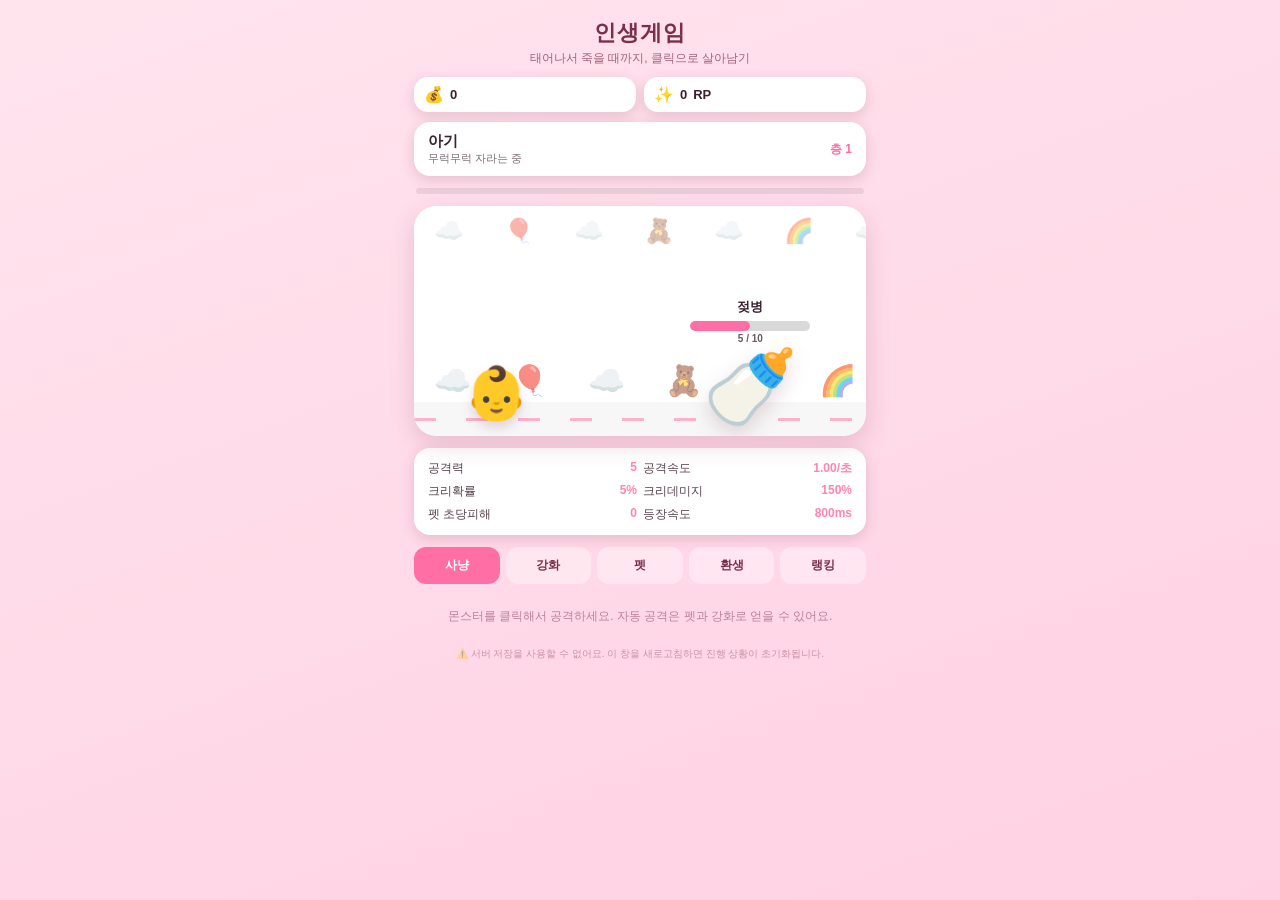
==== commit 16c294d9: "업데이트" ====
--- a/pwa/index.html
+++ b/pwa/index.html
@@ -1,263 +1,1182 @@
 <!DOCTYPE html>
 <html lang="ko">
 <head>
-    <meta charset="UTF-8">
-    <meta name="viewport" content="width=device-width, initial-scale=1.0, maximum-scale=1.0, user-scalable=no, viewport-fit=cover">
-    <title>인생게임</title>
-    <link rel="manifest" href="manifest.json">
-    <meta name="theme-color" content="#ffffff">
-    
-    <!-- iOS support -->
-    <meta name="apple-mobile-web-app-capable" content="yes">
-    <meta name="apple-mobile-web-app-status-bar-style" content="default">
-    <meta name="apple-mobile-web-app-title" content="인생게임">
-    
-    <style>
-        * { box-sizing: border-box; -webkit-tap-highlight-color: transparent; user-select: none; }
-        body { 
-            font-family: -apple-system, BlinkMacSystemFont, "Segoe UI", Roboto, sans-serif; 
-            margin: 0; padding: 0; background-color: #f7f9fa; color: #333;
-            display: flex; flex-direction: column; height: 100vh; overflow: hidden;
+<meta charset="UTF-8">
+<meta name="viewport" content="width=device-width, initial-scale=1.0, maximum-scale=1.0, user-scalable=no">
+<title>인생게임</title>
+<style>
+  :root{
+    --bg1:#ffe4ee; --bg2:#ffd1e3; --accent:#ff6fa5; --text:#7a2f49;
+    --card:#ffffff; --cardText:#3a2230; --shadow:rgba(122,47,73,0.18);
+  }
+  body[data-stage="1"]{ --bg1:#fff6d6; --bg2:#e3f7d3; --accent:#3fae6a; --text:#2f5233; --card:#ffffff; --cardText:#2f4a33; --shadow:rgba(47,82,51,0.18); }
+  body[data-stage="2"]{ --bg1:#1c1330; --bg2:#2c1b4d; --accent:#ff3fa4; --text:#f4e9ff; --card:#2a1a48; --cardText:#f4e9ff; --shadow:rgba(255,63,164,0.35); }
+  body[data-stage="3"]{ --bg1:#eef1f6; --bg2:#dbe3ee; --accent:#3b5bdb; --text:#1f2937; --card:#ffffff; --cardText:#1f2937; --shadow:rgba(59,91,219,0.18); }
+  body[data-stage="4"]{ --bg1:#f6ead9; --bg2:#ecd8bd; --accent:#c9793e; --text:#4a2f18; --card:#fffaf3; --cardText:#4a2f18; --shadow:rgba(201,121,62,0.2); }
+  body[data-stage="5"]{ --bg1:#efe6d2; --bg2:#e4d6b8; --accent:#8a6d3f; --text:#3b2f1d; --card:#fffcf4; --cardText:#3b2f1d; --shadow:rgba(138,109,63,0.2); }
+
+  *{box-sizing:border-box;}
+  html,body{margin:0;padding:0;height:100%;}
+  body{
+    font-family:'Apple SD Gothic Neo','Malgun Gothic',-apple-system,BlinkMacSystemFont,sans-serif;
+    background:linear-gradient(160deg,var(--bg1),var(--bg2));
+    color:var(--text);
+    min-height:100vh;
+    transition:background 0.6s ease, color 0.6s ease;
+    overscroll-behavior:none;
+  }
+  .wrap{
+    max-width:480px;
+    margin:0 auto;
+    min-height:100vh;
+    display:flex;
+    flex-direction:column;
+    padding:14px 14px 90px;
+    position:relative;
+  }
+  .title{
+    text-align:center;
+    font-size:22px;
+    font-weight:800;
+    letter-spacing:1px;
+    margin:4px 0 2px;
+  }
+  .subtitle{
+    text-align:center;
+    font-size:12px;
+    opacity:0.7;
+    margin-bottom:10px;
+  }
+  .resource-bar{
+    display:flex;
+    gap:8px;
+    margin-bottom:10px;
+  }
+  .res-pill{
+    flex:1;
+    background:var(--card);
+    color:var(--cardText);
+    border-radius:14px;
+    padding:8px 10px;
+    box-shadow:0 4px 14px var(--shadow);
+    display:flex;
+    align-items:center;
+    gap:6px;
+    font-size:13px;
+    font-weight:700;
+  }
+  .res-pill .ico{font-size:16px;}
+  .stage-badge{
+    display:flex;
+    align-items:center;
+    justify-content:space-between;
+    background:var(--card);
+    color:var(--cardText);
+    border-radius:16px;
+    padding:10px 14px;
+    box-shadow:0 4px 14px var(--shadow);
+    margin-bottom:12px;
+  }
+  .stage-badge .name{font-weight:800; font-size:15px;}
+  .stage-badge .sub{font-size:11px; opacity:0.65;}
+  .stage-badge .floor{font-size:12px; font-weight:700; color:var(--accent);}
+
+  .road-progress{
+    height:6px;
+    background:rgba(0,0,0,0.08);
+    border-radius:4px;
+    overflow:hidden;
+    margin:0 2px 12px;
+  }
+  .road-progress-fill{
+    height:100%;
+    width:0%;
+    background:var(--accent);
+    border-radius:4px;
+    transition:width 0.25s ease;
+  }
+
+  .arena{
+    background:var(--card);
+    color:var(--cardText);
+    border-radius:22px;
+    box-shadow:0 8px 24px var(--shadow);
+    position:relative;
+    overflow:hidden;
+    margin-bottom:12px;
+    height:230px;
+  }
+  .sky-glow{
+    position:absolute; inset:0;
+    background:radial-gradient(120% 90% at 20% 0%, rgba(255,255,255,0.35), transparent 60%);
+    pointer-events:none;
+  }
+  .parallax-layer{
+    position:absolute;
+    left:0;
+    display:flex;
+    white-space:nowrap;
+    pointer-events:none;
+    will-change:transform;
+  }
+  .parallax-layer .grp{ display:flex; align-items:center; }
+  .parallax-layer .grp span{ display:inline-block; padding:0 20px; }
+  .layer-far{ top:10px; height:30px; font-size:24px; opacity:0.4; animation:scrollX 46s linear infinite; }
+  .layer-mid{ bottom:38px; height:36px; font-size:30px; opacity:0.6; animation:scrollX 20s linear infinite; }
+  @keyframes scrollX{ from{ transform:translateX(0); } to{ transform:translateX(-50%); } }
+
+  .ground{
+    position:absolute;
+    left:0; right:0; bottom:0;
+    height:34px;
+    background-color:rgba(0,0,0,0.06);
+    background-image:repeating-linear-gradient(90deg, var(--accent) 0 22px, transparent 22px 52px);
+    background-size:52px 3px;
+    background-repeat:repeat-x;
+    background-position:0 16px;
+    opacity:0.55;
+    animation:groundScroll 1.1s linear infinite;
+  }
+  @keyframes groundScroll{ from{ background-position-x:0; } to{ background-position-x:-52px; } }
+
+  .player{
+    position:absolute;
+    left:11%;
+    bottom:12px;
+    font-size:52px;
+    z-index:5;
+    transform-origin:bottom center;
+    filter:drop-shadow(0 6px 6px var(--shadow));
+  }
+  .player.walking{ animation:walkCycle var(--walk-dur, 0.7s) ease-in-out infinite; }
+  .player.punching{ animation:punch 0.16s ease; }
+  @keyframes walkCycle{
+    0%{ transform:translateY(0) rotate(-4deg) scaleY(1); }
+    22%{ transform:translateY(-9px) rotate(0deg) scaleY(1.03); }
+    50%{ transform:translateY(0) rotate(4deg) scaleY(0.97); }
+    72%{ transform:translateY(-9px) rotate(0deg) scaleY(1.03); }
+    100%{ transform:translateY(0) rotate(-4deg) scaleY(1); }
+  }
+  @keyframes punch{
+    0%{ transform:translateX(0) rotate(0); }
+    50%{ transform:translateX(14px) rotate(10deg); }
+    100%{ transform:translateX(0) rotate(0); }
+  }
+
+  .monster-wrap{
+    position:absolute;
+    right:9%;
+    bottom:10px;
+    width:150px;
+    display:flex;
+    flex-direction:column;
+    align-items:center;
+    z-index:4;
+  }
+  .monster-name{
+    text-align:center;
+    font-weight:800;
+    font-size:13px;
+    margin-bottom:3px;
+    background:rgba(255,255,255,0.55);
+    color:var(--cardText);
+    padding:2px 10px;
+    border-radius:8px;
+  }
+  body[data-stage="2"] .monster-name{ background:rgba(255,255,255,0.15); }
+  .hp-track{
+    width:120px;
+    height:10px;
+    background:rgba(0,0,0,0.15);
+    border-radius:6px;
+    overflow:hidden;
+    margin-bottom:2px;
+  }
+  .hp-fill{
+    height:100%;
+    background:linear-gradient(90deg,var(--accent),var(--accent));
+    width:100%;
+    transition:width 0.12s linear;
+    border-radius:6px;
+  }
+  .hp-text{
+    text-align:center;
+    font-size:10px;
+    font-weight:700;
+    opacity:0.75;
+    margin-bottom:4px;
+  }
+  .monster-btn{
+    background:none;
+    border:none;
+    font-size:76px;
+    cursor:pointer;
+    user-select:none;
+    -webkit-tap-highlight-color:transparent;
+    transition:transform 0.06s ease;
+    filter:drop-shadow(0 8px 10px var(--shadow));
+    touch-action:manipulation;
+    line-height:1;
+  }
+  .monster-btn:active{transform:scale(0.88);}
+  .monster-btn.walking-monster{ animation:walkCycle var(--walk-dur, 0.8s) ease-in-out infinite; animation-delay:-0.25s; }
+  .monster-btn.shake{animation:shake 0.13s;}
+  .monster-btn.spawn-in{animation:spawnIn 0.3s ease;}
+  .monster-btn.defeated{animation:defeated 0.4s ease forwards;}
+  @keyframes shake{
+    0%{transform:translate(0,0) rotate(0);}
+    30%{transform:translate(-4px,2px) rotate(-4deg);}
+    60%{transform:translate(4px,-2px) rotate(4deg);}
+    100%{transform:translate(0,0) rotate(0);}
+  }
+  @keyframes spawnIn{
+    0%{ transform:translateX(60px); opacity:0; }
+    100%{ transform:translateX(0); opacity:1; }
+  }
+  @keyframes defeated{
+    0%{ transform:translateY(0) rotate(0); opacity:1; }
+    100%{ transform:translateY(20px) rotate(50deg); opacity:0; }
+  }
+  .arena.sprint .layer-mid{ animation-duration:6s; }
+  .arena.sprint .layer-far{ animation-duration:20s; }
+  .arena.sprint .ground{ animation-duration:0.4s; }
+
+  .float-dmg{
+    position:absolute;
+    font-weight:800;
+    font-size:15px;
+    pointer-events:none;
+    color:var(--accent);
+    animation:floatUp 0.8s ease-out forwards;
+    white-space:nowrap;
+    z-index:6;
+  }
+  .float-dmg.crit{
+    font-size:20px;
+    color:#ff3b3b;
+  }
+  @keyframes floatUp{
+    0%{opacity:1; transform:translateY(0) scale(1);}
+    100%{opacity:0; transform:translateY(-60px) scale(1.15);}
+  }
+
+  .recommend-banner{
+    background:#fff3cd;
+    color:#7a5c00;
+    border-radius:12px;
+    padding:9px 12px;
+    font-size:12px;
+    font-weight:700;
+    text-align:center;
+    margin-bottom:10px;
+    display:none;
+  }
+  .recommend-banner.show{display:block;}
+
+  .stat-grid{
+    display:grid;
+    grid-template-columns:1fr 1fr;
+    gap:6px;
+    background:var(--card);
+    color:var(--cardText);
+    border-radius:16px;
+    padding:12px 14px;
+    box-shadow:0 4px 14px var(--shadow);
+    font-size:12px;
+    margin-bottom:12px;
+  }
+  .stat-grid div{display:flex; justify-content:space-between; opacity:0.85;}
+  .stat-grid b{font-weight:800; color:var(--accent);}
+
+  .tabs{
+    display:flex;
+    gap:6px;
+    margin-bottom:10px;
+  }
+  .tab-btn{
+    flex:1;
+    padding:10px 4px;
+    border:none;
+    border-radius:12px;
+    background:rgba(255,255,255,0.35);
+    color:var(--text);
+    font-weight:700;
+    font-size:12px;
+    cursor:pointer;
+  }
+  body[data-stage="2"] .tab-btn{background:rgba(255,255,255,0.08); color:var(--text);}
+  .tab-btn.active{
+    background:var(--accent);
+    color:#fff;
+  }
+
+  .panel{display:none;}
+  .panel.active{display:block;}
+
+  .shop-item{
+    background:var(--card);
+    color:var(--cardText);
+    border-radius:14px;
+    padding:10px 12px;
+    box-shadow:0 3px 10px var(--shadow);
+    display:flex;
+    align-items:center;
+    gap:10px;
+    margin-bottom:8px;
+  }
+  .shop-item .emoji{font-size:26px; width:34px; text-align:center;}
+  .shop-item .info{flex:1;}
+  .shop-item .name{font-weight:800; font-size:13px;}
+  .shop-item .desc{font-size:11px; opacity:0.65; margin-top:1px;}
+  .shop-item .lvl{font-size:10px; opacity:0.5; margin-top:1px;}
+  .buy-btn{
+    border:none;
+    border-radius:10px;
+    padding:9px 10px;
+    font-weight:800;
+    font-size:12px;
+    color:#fff;
+    background:var(--accent);
+    cursor:pointer;
+    min-width:76px;
+  }
+  .buy-btn:disabled{
+    opacity:0.4;
+    cursor:not-allowed;
+  }
+
+  .rebirth-box{
+    background:var(--card);
+    color:var(--cardText);
+    border-radius:16px;
+    padding:16px;
+    box-shadow:0 4px 14px var(--shadow);
+    text-align:center;
+    margin-bottom:12px;
+  }
+  .rebirth-box .rp-gain{
+    font-size:26px;
+    font-weight:800;
+    color:var(--accent);
+    margin:6px 0;
+  }
+  .rebirth-btn{
+    border:none;
+    border-radius:12px;
+    padding:12px 18px;
+    font-weight:800;
+    font-size:14px;
+    color:#fff;
+    background:linear-gradient(90deg,var(--accent),#ff9fc7);
+    cursor:pointer;
+    width:100%;
+    margin-top:8px;
+  }
+  body[data-stage="2"] .rebirth-btn{background:linear-gradient(90deg,var(--accent),#8a4fff);}
+
+  .modal-overlay{
+    position:fixed; inset:0; background:rgba(0,0,0,0.5);
+    display:none; align-items:center; justify-content:center; z-index:50;
+    padding:20px;
+  }
+  .modal-overlay.show{display:flex;}
+  .modal{
+    background:#fff; color:#2a2a2a; border-radius:18px; padding:20px;
+    max-width:340px; width:100%; text-align:center;
+  }
+  .modal h3{margin:0 0 8px; font-size:17px;}
+  .modal p{font-size:13px; opacity:0.75; line-height:1.5; margin:0 0 16px;}
+  .modal-btns{display:flex; gap:8px;}
+  .modal-btns button{
+    flex:1; border:none; border-radius:10px; padding:11px; font-weight:800; font-size:13px; cursor:pointer;
+  }
+  .modal-cancel{background:#eee; color:#555;}
+  .modal-confirm{background:var(--accent); color:#fff;}
+
+  .empty-note{
+    text-align:center; font-size:12px; opacity:0.5; padding:14px 0;
+  }
+  .footer-note{
+    text-align:center; font-size:10px; opacity:0.4; margin-top:8px;
+  }
+  .footer-note.saved{ opacity:0.55; }
+
+  .rank-box{
+    background:var(--card);
+    color:var(--cardText);
+    border-radius:16px;
+    padding:14px;
+    box-shadow:0 4px 14px var(--shadow);
+    margin-bottom:12px;
+  }
+  .rank-label{ font-size:11px; opacity:0.6; margin-bottom:6px; font-weight:700; }
+  .rank-input-row{ display:flex; gap:8px; }
+  .rank-input-row input{
+    flex:1;
+    border:1px solid rgba(0,0,0,0.12);
+    border-radius:10px;
+    padding:9px 10px;
+    font-size:13px;
+    background:rgba(255,255,255,0.6);
+    color:#2a2a2a;
+  }
+  body[data-stage="2"] .rank-input-row input{ background:rgba(255,255,255,0.85); }
+  .rank-input-row button{ min-width:64px; }
+  .rank-my-summary{ font-size:11px; opacity:0.7; margin-top:8px; }
+  .rank-list-header{
+    display:grid;
+    grid-template-columns:36px 1fr 64px 56px;
+    font-size:10px;
+    font-weight:700;
+    opacity:0.5;
+    padding:0 12px;
+    margin-bottom:6px;
+  }
+  .rank-row{
+    display:grid;
+    grid-template-columns:36px 1fr 64px 56px;
+    align-items:center;
+    background:var(--card);
+    color:var(--cardText);
+    border-radius:12px;
+    padding:8px 12px;
+    font-size:12px;
+    margin-bottom:6px;
+    box-shadow:0 2px 8px var(--shadow);
+  }
+  .rank-row.me{
+    outline:2px solid var(--accent);
+  }
+  .rank-row .rank-no{ font-weight:800; color:var(--accent); }
+  .rank-row .rank-name{ font-weight:700; overflow:hidden; text-overflow:ellipsis; white-space:nowrap; }
+</style>
+</head>
+<body data-stage="0">
+<div class="wrap">
+  <div class="title">인생게임</div>
+  <div class="subtitle">태어나서 죽을 때까지, 클릭으로 살아남기</div>
+
+  <div class="resource-bar">
+    <div class="res-pill"><span class="ico">💰</span><span id="goldDisplay">0</span></div>
+    <div class="res-pill"><span class="ico">✨</span><span id="rpDisplay">0</span> RP</div>
+  </div>
+
+  <div class="stage-badge">
+    <div>
+      <div class="name" id="stageName">아기</div>
+      <div class="sub" id="stageSub">무럭무럭 자라는 중</div>
+    </div>
+    <div class="floor" id="floorDisplay">층 1</div>
+  </div>
+
+  <div class="road-progress"><div class="road-progress-fill" id="roadFill"></div></div>
+
+  <div class="recommend-banner" id="recommendBanner">⚠️ 지금 공격력으로는 너무 오래 걸려요. 환생을 고려해보세요!</div>
+
+  <div class="arena" id="arena">
+    <div class="sky-glow"></div>
+    <div class="parallax-layer layer-far" id="layerFar"></div>
+    <div class="parallax-layer layer-mid" id="layerMid"></div>
+    <div class="ground"></div>
+    <div class="player walking" id="player">👶</div>
+    <div class="monster-wrap">
+      <div class="monster-name" id="monsterName">젖병</div>
+      <div class="hp-track"><div class="hp-fill" id="hpFill"></div></div>
+      <div class="hp-text" id="hpText">100 / 100</div>
+      <button class="monster-btn walking-monster" id="monsterBtn">🍼</button>
+    </div>
+  </div>
+
+  <div class="stat-grid">
+    <div>공격력 <b id="statAtk">0</b></div>
+    <div>공격속도 <b id="statSpeed">0/초</b></div>
+    <div>크리확률 <b id="statCrit">0%</b></div>
+    <div>크리데미지 <b id="statCritDmg">0%</b></div>
+    <div>펫 초당피해 <b id="statPetDps">0</b></div>
+    <div>등장속도 <b id="statSpawn">0ms</b></div>
+  </div>
+
+  <div class="tabs">
+    <button class="tab-btn active" data-tab="hunt">사냥</button>
+    <button class="tab-btn" data-tab="shop">강화</button>
+    <button class="tab-btn" data-tab="pets">펫</button>
+    <button class="tab-btn" data-tab="rebirth">환생</button>
+    <button class="tab-btn" data-tab="rank">랭킹</button>
+  </div>
+
+  <div class="panel active" id="panel-hunt">
+    <div class="empty-note">몬스터를 클릭해서 공격하세요. 자동 공격은 펫과 강화로 얻을 수 있어요.</div>
+  </div>
+
+  <div class="panel" id="panel-shop">
+    <div id="shopList"></div>
+  </div>
+
+  <div class="panel" id="panel-pets">
+    <div id="petsList"></div>
+  </div>
+
+  <div class="panel" id="panel-rebirth">
+    <div class="rebirth-box">
+      <div style="font-size:12px; opacity:0.7;">지금 환생하면 얻는 환생 포인트</div>
+      <div class="rp-gain" id="rpGainPreview">0</div>
+      <div style="font-size:11px; opacity:0.6;">환생하면 층수, 골드, 강화, 펫이 초기화되지만<br>환생 포인트로 산 영구 강화는 유지돼요.</div>
+      <button class="rebirth-btn" id="rebirthBtn">환생하기</button>
+    </div>
+    <div id="rpShopList"></div>
+  </div>
+
+  <div class="panel" id="panel-rank">
+    <div class="rank-box">
+      <div class="rank-label">닉네임</div>
+      <div class="rank-input-row">
+        <input type="text" id="nicknameInput" maxlength="12" placeholder="닉네임을 입력하세요">
+        <button class="buy-btn" id="submitRankBtn">등록</button>
+      </div>
+      <div class="rank-my-summary" id="rankMySummary"></div>
+    </div>
+    <div class="rank-list-header">
+      <span>순위</span><span>닉네임</span><span>RP</span><span>최고층</span>
+    </div>
+    <div id="rankList"></div>
+    <div class="empty-note" id="rankEmptyNote">불러오는 중...</div>
+  </div>
+
+  <div class="footer-note" id="footerNote">진행 상황은 자동으로 저장됩니다</div>
+</div>
+
+<div class="modal-overlay" id="modalOverlay">
+  <div class="modal">
+    <h3>정말 환생할까요?</h3>
+    <p id="modalText"></p>
+    <div class="modal-btns">
+      <button class="modal-cancel" id="modalCancel">취소</button>
+      <button class="modal-confirm" id="modalConfirm">환생하기</button>
+    </div>
+  </div>
+</div>
+
+<script>
+(function(){
+  "use strict";
+
+  // ---------- 데이터 ----------
+  const TIERS = [
+    { name:'아기', sub:'무럭무럭 자라는 중', player:'👶', deco:['☁️','🎈','☁️','🧸','☁️','🌈'], monsters:[
+        {name:'젖병', emoji:'🍼'},{name:'기저귀', emoji:'🧷'},{name:'공갈젖꼭지', emoji:'🚼'},
+        {name:'딸랑이', emoji:'🎵'},{name:'분유', emoji:'🥛'} ]},
+    { name:'소년', sub:'꿈 많은 학창 시절', player:'🧒', deco:['🏫','🌳','⚽','🌳','🎒','🌳'], monsters:[
+        {name:'책', emoji:'📚'},{name:'친구', emoji:'👬'},{name:'운동', emoji:'⚽'},
+        {name:'학원', emoji:'🏫'},{name:'숙제', emoji:'📝'} ]},
+    { name:'청년', sub:'불타는 청춘', player:'🧑', deco:['🏙️','💡','🌃','🏙️','🎶','🌃'], monsters:[
+        {name:'술', emoji:'🍺'},{name:'미인', emoji:'💃'},{name:'과제', emoji:'📄'},
+        {name:'취업', emoji:'💼'},{name:'면접', emoji:'🎤'} ]},
+    { name:'성인', sub:'사회초년생', player:'👨‍💼', deco:['🏢','🚗','🏢','🚕','🏢','🚗'], monsters:[
+        {name:'야근', emoji:'💻'},{name:'상사', emoji:'😠'},{name:'연봉협상', emoji:'💰'},
+        {name:'야근', emoji:'🌙'},{name:'회의', emoji:'📊'} ]},
+    { name:'아저씨', sub:'가장의 무게', player:'🧔', deco:['🏠','🌳','🚙','🏠','🌳','🚙'], monsters:[
+        {name:'결혼생활', emoji:'💍'},{name:'잔소리', emoji:'🗣️'},{name:'육아', emoji:'👶'},
+        {name:'대출', emoji:'🏦'},{name:'중년의 위기', emoji:'😩'} ]},
+    { name:'할아버지', sub:'인생의 황혼', player:'👴', deco:['🌳','🪑','⛲','🌳','🪑','⛲'], monsters:[
+        {name:'장기', emoji:'♟️'},{name:'바둑', emoji:'⚫'},{name:'노인정', emoji:'🏠'},
+        {name:'지팡이', emoji:'🦯'},{name:'손주', emoji:'👴'} ]},
+  ];
+  const TIER_LEN = 10;
+
+  const GOLD_UPGRADES = [
+    {id:'atk', name:'낡은 검', emoji:'⚔️', desc:'공격력 +2', base:10, mult:1.15},
+    {id:'atkspeed', name:'손목시계', emoji:'⌚', desc:'공격속도 +0.1/초', base:20, mult:1.18},
+    {id:'movespeed', name:'운동화', emoji:'👟', desc:'몬스터 등장 딜레이 -5%', base:15, mult:1.17},
+    {id:'crit', name:'네잎클로버', emoji:'🍀', desc:'크리티컬 확률 +1%', base:25, mult:1.2},
+    {id:'critdmg', name:'강화석', emoji:'💎', desc:'크리티컬 데미지 +10%', base:30, mult:1.2},
+  ];
+  const PETS = [
+    {id:'dog', name:'강아지', emoji:'🐶', desc:'초당 데미지 +3 (레벨당)', base:50, mult:1.22},
+    {id:'cat', name:'고양이', emoji:'🐱', desc:'골드 획득 +5% (레벨당)', base:80, mult:1.24},
+    {id:'owl', name:'부엉이', emoji:'🦉', desc:'크리티컬 확률 +0.5% (레벨당)', base:150, mult:1.27},
+    {id:'dragon', name:'아기 드래곤', emoji:'🐉', desc:'초당 데미지 +15 (레벨당)', base:400, mult:1.3},
+  ];
+  const RP_UPGRADES = [
+    {id:'ratk', name:'영구 공격력', emoji:'💪', desc:'공격력 +10% (레벨당)', base:1, mult:1.3},
+    {id:'ratkspeed', name:'영구 공격속도', emoji:'⚡', desc:'공격속도 +5% (레벨당)', base:1, mult:1.3},
+    {id:'rmove', name:'영구 이동속도', emoji:'🏃', desc:'등장 딜레이 -5% (레벨당)', base:1, mult:1.3},
+    {id:'rcrit', name:'영구 크리확률', emoji:'🎯', desc:'크리티컬 확률 +1% (레벨당)', base:2, mult:1.35},
+    {id:'rcritdmg', name:'영구 크리데미지', emoji:'🔥', desc:'크리티컬 데미지 +15% (레벨당)', base:2, mult:1.35},
+  ];
+
+  // ---------- 상태 ----------
+  let state = {
+    floor:0, monsterHp:0, monsterMaxHp:0,
+    gold:0, rp:0, totalRpEarned:0, rebirths:0, maxFloorEver:0, nickname:'',
+    goldUpg:{atk:0, atkspeed:0, movespeed:0, crit:0, critdmg:0},
+    pets:{dog:0, cat:0, owl:0, dragon:0},
+    rpUpg:{ratk:0, ratkspeed:0, rmove:0, rcrit:0, rcritdmg:0},
+  };
+  let isDead = false;
+  let atkAccumulator = 0;
+  let lastTick = performance.now();
+
+  // ---------- 유틸 ----------
+  function costFor(base, mult, level){ return Math.ceil(base * Math.pow(mult, level)); }
+  function formatNum(n){
+    n = Math.floor(n);
+    if(n < 1000) return String(n);
+    const units = ['K','M','B','T','Qa','Qi'];
+    let u = -1;
+    let v = n;
+    while(v >= 1000 && u < units.length-1){ v/=1000; u++; }
+    return v.toFixed(v<10?2:(v<100?1:0)) + units[u];
+  }
+
+  function getTierIndex(floor){ return Math.min(Math.floor(floor/TIER_LEN), TIERS.length-1); }
+  function getMonster(floor){
+    const t = TIERS[getTierIndex(floor)];
+    return t.monsters[floor % t.monsters.length];
+  }
+
+  function computeStats(){
+    const g = state.goldUpg, p = state.pets, r = state.rpUpg;
+    const flatAtk = 5 + g.atk*2;
+    const atk = flatAtk * (1 + r.ratk*0.1);
+    const atkSpeed = (1 + g.atkspeed*0.1) * (1 + r.ratkspeed*0.05);
+    const spawnDelay = Math.max(150, 800 * (1 - Math.min(0.9, g.movespeed*0.05)) * (1 - Math.min(0.9, r.rmove*0.05)));
+    const critChance = Math.min(0.75, 0.05 + g.crit*0.01 + p.owl*0.005 + r.rcrit*0.01);
+    const critDamage = 1.5 + g.critdmg*0.1 + r.rcritdmg*0.15;
+    const petDps = p.dog*3 + p.dragon*15;
+    const goldMult = 1 + p.cat*0.05;
+    return { atk, atkSpeed, spawnDelay, critChance, critDamage, petDps, goldMult };
+  }
+
+  function monsterHpFor(floor){ return Math.ceil(10 * Math.pow(1.13, floor)); }
+  function goldRewardFor(floor, goldMult){ return Math.ceil((5 + floor*2) * goldMult); }
+  function rpGainFor(floor){ return Math.max(1, Math.floor(Math.pow(floor, 1.4) / 3)); }
+  function updateWalkDur(s){
+    const stats = s || computeStats();
+    const walkDur = Math.max(0.32, Math.min(0.9, stats.spawnDelay/900));
+    el.arena.style.setProperty('--walk-dur', walkDur.toFixed(2)+'s');
+  }
+
+  // ---------- DOM ----------
+  const el = {
+    body: document.body,
+    gold: document.getElementById('goldDisplay'),
+    rp: document.getElementById('rpDisplay'),
+    stageName: document.getElementById('stageName'),
+    stageSub: document.getElementById('stageSub'),
+    floor: document.getElementById('floorDisplay'),
+    monsterName: document.getElementById('monsterName'),
+    hpFill: document.getElementById('hpFill'),
+    hpText: document.getElementById('hpText'),
+    monsterBtn: document.getElementById('monsterBtn'),
+    statAtk: document.getElementById('statAtk'),
+    statSpeed: document.getElementById('statSpeed'),
+    statCrit: document.getElementById('statCrit'),
+    statCritDmg: document.getElementById('statCritDmg'),
+    statPetDps: document.getElementById('statPetDps'),
+    statSpawn: document.getElementById('statSpawn'),
+    recommendBanner: document.getElementById('recommendBanner'),
+    shopList: document.getElementById('shopList'),
+    petsList: document.getElementById('petsList'),
+    rpShopList: document.getElementById('rpShopList'),
+    rpGainPreview: document.getElementById('rpGainPreview'),
+    rebirthBtn: document.getElementById('rebirthBtn'),
+    modalOverlay: document.getElementById('modalOverlay'),
+    modalText: document.getElementById('modalText'),
+    modalCancel: document.getElementById('modalCancel'),
+    modalConfirm: document.getElementById('modalConfirm'),
+    arena: document.getElementById('arena'),
+    player: document.getElementById('player'),
+    layerFar: document.getElementById('layerFar'),
+    layerMid: document.getElementById('layerMid'),
+    roadFill: document.getElementById('roadFill'),
+    nicknameInput: document.getElementById('nicknameInput'),
+    submitRankBtn: document.getElementById('submitRankBtn'),
+    rankMySummary: document.getElementById('rankMySummary'),
+    rankList: document.getElementById('rankList'),
+    rankEmptyNote: document.getElementById('rankEmptyNote'),
+    footerNote: document.getElementById('footerNote'),
+  };
+
+  let lastTierIdx = -1;
+  function buildParallaxLayers(tierIdx){
+    const deco = TIERS[tierIdx].deco;
+    const buildGroup = ()=>{
+      let html = '<div class="grp">';
+      for(let i=0;i<5;i++){ deco.forEach(ic=>{ html += '<span>'+ic+'</span>'; }); }
+      html += '</div>';
+      return html;
+    };
+    const groupsHtml = buildGroup() + buildGroup();
+    el.layerFar.innerHTML = groupsHtml;
+    el.layerMid.innerHTML = groupsHtml;
+  }
+
+  // ---------- 렌더 ----------
+  function renderTopBar(){
+    el.gold.textContent = formatNum(state.gold);
+    el.rp.textContent = formatNum(state.rp);
+    const tierIdx = getTierIndex(state.floor);
+    const tier = TIERS[tierIdx];
+    el.body.setAttribute('data-stage', String(tierIdx));
+    el.stageName.textContent = tier.name;
+    el.stageSub.textContent = tier.sub;
+    el.floor.textContent = '층 ' + (state.floor+1);
+    el.player.textContent = tier.player;
+    if(tierIdx !== lastTierIdx){
+      buildParallaxLayers(tierIdx);
+      lastTierIdx = tierIdx;
+    }
+    const progressInTier = ((state.floor % TIER_LEN) / TIER_LEN) * 100;
+    el.roadFill.style.width = progressInTier + '%';
+  }
+
+  function renderMonster(){
+    const m = getMonster(state.floor);
+    el.monsterName.textContent = m.name;
+    el.monsterBtn.textContent = m.emoji;
+    const pct = Math.max(0, (state.monsterHp / state.monsterMaxHp) * 100);
+    el.hpFill.style.width = pct + '%';
+    el.hpText.textContent = formatNum(Math.max(0,state.monsterHp)) + ' / ' + formatNum(state.monsterMaxHp);
+  }
+
+  function renderStats(){
+    const s = computeStats();
+    el.statAtk.textContent = formatNum(s.atk);
+    el.statSpeed.textContent = s.atkSpeed.toFixed(2) + '/초';
+    el.statCrit.textContent = Math.round(s.critChance*100) + '%';
+    el.statCritDmg.textContent = Math.round(s.critDamage*100) + '%';
+    el.statPetDps.textContent = formatNum(s.petDps);
+    el.statSpawn.textContent = Math.round(s.spawnDelay) + 'ms';
+
+    updateWalkDur(s);
+
+    const totalDps = s.atk*s.atkSpeed + s.petDps;
+    const timeToKill = state.monsterHp > 0 ? state.monsterHp / Math.max(0.01,totalDps) : 0;
+    el.recommendBanner.classList.toggle('show', timeToKill > 25 && state.floor > 3);
+
+    el.rpGainPreview.textContent = rpGainFor(state.floor) + ' RP';
+  }
+
+  function renderShop(){
+    el.shopList.innerHTML = '';
+    GOLD_UPGRADES.forEach(u=>{
+      const lvl = state.goldUpg[u.id];
+      const cost = costFor(u.base, u.mult, lvl);
+      const row = document.createElement('div');
+      row.className = 'shop-item';
+      row.innerHTML =
+        '<div class="emoji">'+u.emoji+'</div>'+
+        '<div class="info"><div class="name">'+u.name+'</div>'+
+        '<div class="desc">'+u.desc+'</div>'+
+        '<div class="lvl">Lv.'+lvl+'</div></div>'+
+        '<button class="buy-btn" data-buy="'+u.id+'" '+(state.gold<cost?'disabled':'')+'>💰 '+formatNum(cost)+'</button>';
+      el.shopList.appendChild(row);
+    });
+    el.shopList.querySelectorAll('[data-buy]').forEach(btn=>{
+      btn.onclick = ()=>{
+        const id = btn.getAttribute('data-buy');
+        const u = GOLD_UPGRADES.find(x=>x.id===id);
+        const lvl = state.goldUpg[id];
+        const cost = costFor(u.base, u.mult, lvl);
+        if(state.gold >= cost){
+          state.gold -= cost;
+          state.goldUpg[id]++;
+          renderAll();
+          save();
         }
-        .app-container { flex: 1; display: flex; flex-direction: column; max-width: 480px; margin: 0 auto; width: 100%; background: #ffffff; position: relative; overflow: hidden; }
-        .header { padding: 15px; text-align: center; border-bottom: 1px solid #eee; background: #fff; }
-        .header h1 { margin: 0; font-size: 20px; font-weight: bold; }
-        .header p { margin: 5px 0 0 0; font-size: 12px; color: #666; }
-        
-        .stats-grid { display: grid; grid-template-columns: 1fr 1fr; gap: 10px; padding: 15px; background: #f8f9fa; }
-        .stat-card { background: white; padding: 10px; border-radius: 8px; border: 1px solid #eef0f2; font-size: 14px; display: flex; align-items: center; justify-content: space-between; }
-        
-        .content-area { flex: 1; overflow-y: auto; padding: 15px; padding-bottom: 80px; }
-        .panel { display: none; }
-        .panel.active { display: block; }
-        
-        .stage-info { text-align: center; font-weight: bold; margin-bottom: 10px; font-size: 16px; }
-        .warning-text { color: #ff3b30; font-size: 12px; text-align: center; margin: 10px 0; font-weight: 500; }
-        
-        /* 횡스크롤 방식 및 주인공 캐릭터 형태 레이아웃 유지 */
-        .game-screen { background: #fffdf7; border: 2px dashed #ffd60a; border-radius: 12px; padding: 20px; text-align: center; margin: 20px 0; position: relative; overflow: hidden; }
-        .side-scroll-stage { display: flex; justify-content: space-around; align-items: center; min-height: 120px; border-bottom: 2px solid #ccc; padding-bottom: 10px; margin-bottom: 15px; }
-        .character-main { font-size: 64px; }
-        .monster-sprite { font-size: 64px; cursor: pointer; transition: transform 0.05s ease; }
-        .monster-sprite:active { transform: scale(0.92); }
-        
-        .hp-bar-container { background: #eee; border-radius: 10px; height: 12px; width: 80%; margin: 10px auto; overflow: hidden; }
-        .hp-bar { background: #ff453a; height: 100%; width: 100%; transition: width 0.05s ease; }
-        
-        .specs-list { display: grid; grid-template-columns: 1fr 1fr; gap: 8px; font-size: 12px; color: #555; background: #f1f3f5; padding: 10px; border-radius: 6px; }
-        .specs-list strong { font-weight: bold; }
-        
-        .tab-bar { position: absolute; bottom: 0; left: 0; right: 0; height: 60px; background: #ffffff; border-top: 1px solid #eee; display: flex; justify-content: space-around; align-items: center; box-shadow: 0 -2px 10px rgba(0,0,0,0.05); }
-        .tab-btn { background: none; border: none; font-size: 12px; color: #8e8e93; cursor: pointer; display: flex; flex-direction: column; align-items: center; width: 20%; font-weight: 500; }
-        .tab-btn .icon { font-size: 20px; margin-bottom: 2px; }
-        .tab-btn.active { color: #007aff; font-weight: bold; }
-        
-        .modal-overlay { display: none; position: fixed; top: 0; left: 0; right: 0; bottom: 0; background: rgba(0,0,0,0.5); justify-content: center; align-items: center; z-index: 1000; }
-        .modal-box { background: white; padding: 20px; border-radius: 12px; max-width: 320px; width: 90%; text-align: center; box-shadow: 0 4px 12px rgba(0,0,0,0.15); }
-        .modal-btns { display: flex; gap: 10px; margin-top: 20px; }
-        .modal-btns button { flex: 1; padding: 10px; border-radius: 6px; border: none; font-size: 14px; font-weight: bold; cursor: pointer; }
-        .btn-cancel { background: #e5e5ea; color: #333; }
-        .btn-confirm { background: #ff3b30; color: white; }
-    </style>
-</head>
-<body>
-
-<div class="app-container">
-    <header class="header">
-        <h1>인생게임</h1>
-        <p>태어나서 죽을 때까지, 클릭으로 살아남기</p>
-    </header>
-    
-    <div class="stats-grid">
-        <div class="stat-card"><span>💰 0</span><strong id="display-gold">0</strong></div>
-        <div class="stat-card"><span>✨ 0 RP</span><strong id="display-rp">0</strong></div>
-        <div class="stat-card" style="grid-column: span 2;">
-            <span>아기</span>
-            <strong><span id="display-tier-desc">무럭무럭 자라는 중</span></strong>
-        </div>
-    </div>
-    
-    <main class="content-area">
-        <!-- 사냥 탭 -->
-        <section id="panel-hunt" class="panel active">
-            <div class="stage-info">층 <span id="display-floor">1</span></div>
-            <div class="warning-text">⚠ 지금 공격력으로는 너무 오래 걸려요. 환생을 고려해보세요!</div>
-            
-            <div class="game-screen">
-                <div class="side-scroll-stage">
-                    <!-- 주인공 캐릭터 배치 형태 유지 -->
-                    <div class="character-main" id="main-character">👶</div>
-                    <div class="monster-sprite" id="target-monster">🍼</div>
-                </div>
-                <div><span id="display-target-name">젖병</span></div>
-                <div class="hp-bar-container">
-                    <div class="hp-bar" id="display-hp-bar"></div>
-                </div>
-                <div style="font-size: 13px; color:#666;"><span id="display-hp-text">100</span> / 100</div>
-            </div>
-            
-            <div class="specs-list">
-                <div>공격력 <strong id="spec-atk">0</strong></div>
-                <div>공격속도 <strong id="spec-as">0/초</strong></div>
-                <div>크리확률 <strong id="spec-crit-rate">0%</strong></div>
-                <div>크리데미지 <strong id="spec-crit-dmg">0%</strong></div>
-                <div>펫 초당피해 <strong id="spec-pet-dps">0</strong></div>
-                <div>등장속도 <strong id="spec-spawn-ms">0ms</strong></div>
-            </div>
-            <p style="font-size: 11px; color:#999; text-align:center; margin-top:15px;">몬스터를 클릭해서 공격하세요. 자동 공격은 펫과 강화로 얻을 수 있어요.</p>
-        </section>
-        
-        <!-- 강화 탭 -->
-        <section id="panel-upgrade" class="panel">
-            <h3>강화</h3>
-            <p style="color:#666; font-size:13px;">강화 메뉴 내용이 이곳에 표시됩니다.</p>
-        </section>
-        
-        <!-- 펫 탭 -->
-        <section id="panel-pet" class="panel">
-            <h3>펫</h3>
-            <p style="color:#666; font-size:13px;">펫 메뉴 내용이 이곳에 표시됩니다.</p>
-        </section>
-        
-        <!-- 환생 탭 -->
-        <section id="panel-rebirth" class="panel">
-            <h3>환생</h3>
-            <div style="background:#fff3cd; padding:15px; border-radius:8px; margin: 15px 0; font-size:13px; line-height:1.5;">
-                지금 환생하면 얻는 환생 포인트: <strong style="color:#e65c00;" id="rebirth-point-gain">0</strong><br><br>
-                환생하면 층수, 골드, 강화, 펫이 초기화되지만 환생 포인트로 산 영구 강화는 유지돼요.
-            </div>
-            <button onclick="openRebirthModal()" style="width:100%; padding:12px; background:#ff9500; color:white; border:none; border-radius:6px; font-weight:bold; font-size:15px;">환생하기</button>
-        </section>
-        
-        <!-- 랭킹 탭 -->
-        <section id="panel-rank" class="panel">
-            <h3>랭킹</h3>
-            <div style="margin: 15px 0; display:flex; gap:5px;">
-                <input type="text" id="user-nickname" placeholder="닉네임" style="flex:1; padding:8px; border:1px solid #ccc; border-radius:4px;">
-                <button onclick="registerNickname()" style="padding:8px 15px; background:#34c759; color:white; border:none; border-radius:4px; font-weight:bold;">등록</button>
-            </div>
-            <table style="width:100%; border-collapse:collapse; font-size:13px; text-align:left;">
-                <thead>
-                    <tr style="background:#f1f3f5; border-bottom:2px solid #ddd;"><th style="padding:8px;">순위</th><th>닉네임</th><th>RP</th><th>최고층</th></tr>
-                </thead>
-                <tbody id="rank-list-body">
-                    <tr><td colspan="4" style="padding:15px; text-align:center; color:#999;">불러오는 중...</td></tr>
-                </tbody>
-            </table>
-            <p style="font-size:11px; color:#34c759; text-align:center; margin-top:20px;">진행 상황은 자동으로 저장됩니다</p>
-        </section>
-    </main>
-    
-    <nav class="tab-bar">
-        <button class="tab-btn active" onclick="switchTab('hunt', this)"><span class="icon">⚔</span><span>사냥</span></button>
-        <button class="tab-btn" onclick="switchTab('upgrade', this)"><span class="icon">💪</span><span>강화</span></button>
-        <button class="tab-btn" onclick="switchTab('pet', this)"><span class="icon">🐱</span><span>펫</span></button>
-        <button class="tab-btn" onclick="switchTab('rebirth', this)"><span class="icon">🔄</span><span>환생</span></button>
-        <button class="tab-btn" onclick="switchTab('rank', this)"><span class="icon">🏆</span><span>랭킹</span></button>
-    </nav>
-</div>
-
-<div class="modal-overlay" id="rebirth-modal">
-    <div class="modal-box">
-        <h3 style="margin-top:0;">정말 환생할까요?</h3>
-        <div class="modal-btns">
-            <button class="btn-cancel" onclick="closeRebirthModal()">취소</button>
-            <button class="btn-confirm" onclick="executeRebirth()">환생하기</button>
-        </div>
-    </div>
-</div>
-
-<script>
-    let gameState = {
-        gold: 0, rp: 0, floor: 1, maxHp: 100, currentHp: 100,
-        atk: 0, critRate: 0, critDmg: 0, petDps: 0, spawnMs: 0,
-        nickname: ""
+      };
+    });
+  }
+
+  function renderPets(){
+    el.petsList.innerHTML = '';
+    PETS.forEach(p=>{
+      const lvl = state.pets[p.id];
+      const cost = costFor(p.base, p.mult, lvl);
+      const row = document.createElement('div');
+      row.className = 'shop-item';
+      row.innerHTML =
+        '<div class="emoji">'+p.emoji+'</div>'+
+        '<div class="info"><div class="name">'+p.name+'</div>'+
+        '<div class="desc">'+p.desc+'</div>'+
+        '<div class="lvl">'+(lvl===0?'미보유':'Lv.'+lvl)+'</div></div>'+
+        '<button class="buy-btn" data-pet="'+p.id+'" '+(state.gold<cost?'disabled':'')+'>'+(lvl===0?'💰 '+formatNum(cost)+' 영입':'💰 '+formatNum(cost))+'</button>';
+      el.petsList.appendChild(row);
+    });
+    el.petsList.querySelectorAll('[data-pet]').forEach(btn=>{
+      btn.onclick = ()=>{
+        const id = btn.getAttribute('data-pet');
+        const p = PETS.find(x=>x.id===id);
+        const lvl = state.pets[id];
+        const cost = costFor(p.base, p.mult, lvl);
+        if(state.gold >= cost){
+          state.gold -= cost;
+          state.pets[id]++;
+          renderAll();
+          save();
+        }
+      };
+    });
+  }
+
+  function renderRpShop(){
+    el.rpShopList.innerHTML = '';
+    RP_UPGRADES.forEach(u=>{
+      const lvl = state.rpUpg[u.id];
+      const cost = costFor(u.base, u.mult, lvl);
+      const row = document.createElement('div');
+      row.className = 'shop-item';
+      row.innerHTML =
+        '<div class="emoji">'+u.emoji+'</div>'+
+        '<div class="info"><div class="name">'+u.name+'</div>'+
+        '<div class="desc">'+u.desc+'</div>'+
+        '<div class="lvl">Lv.'+lvl+'</div></div>'+
+        '<button class="buy-btn" data-rp="'+u.id+'" '+(state.rp<cost?'disabled':'')+'>✨ '+formatNum(cost)+'</button>';
+      el.rpShopList.appendChild(row);
+    });
+    el.rpShopList.querySelectorAll('[data-rp]').forEach(btn=>{
+      btn.onclick = ()=>{
+        const id = btn.getAttribute('data-rp');
+        const u = RP_UPGRADES.find(x=>x.id===id);
+        const lvl = state.rpUpg[id];
+        const cost = costFor(u.base, u.mult, lvl);
+        if(state.rp >= cost){
+          state.rp -= cost;
+          state.rpUpg[id]++;
+          renderAll();
+          save();
+        }
+      };
+    });
+  }
+
+  function renderAll(){
+    renderTopBar();
+    renderMonster();
+    renderStats();
+    renderShop();
+    renderPets();
+    renderRpShop();
+  }
+
+  // ---------- 전투 로직 ----------
+  function setPlayerAnim(name, revertMs){
+    el.player.classList.remove('walking','punching');
+    void el.player.offsetWidth;
+    el.player.classList.add(name);
+    if(revertMs){
+      setTimeout(()=>{
+        el.player.classList.remove(name);
+        el.player.classList.add('walking');
+      }, revertMs);
+    }
+  }
+  function setMonsterAnim(name, revertMs){
+    el.monsterBtn.classList.remove('walking-monster','shake','spawn-in','defeated');
+    void el.monsterBtn.offsetWidth;
+    el.monsterBtn.classList.add(name);
+    if(revertMs){
+      setTimeout(()=>{
+        el.monsterBtn.classList.remove(name);
+        el.monsterBtn.classList.add('walking-monster');
+      }, revertMs);
+    }
+  }
+
+  function spawnMonster(){
+    state.monsterMaxHp = monsterHpFor(state.floor);
+    state.monsterHp = state.monsterMaxHp;
+    isDead = false;
+    renderMonster();
+    renderStats();
+    el.arena.classList.remove('sprint');
+    updateWalkDur();
+    setMonsterAnim('spawn-in', 300);
+  }
+
+  function spawnFloatDamage(dmg, crit){
+    const rect = el.monsterBtn.getBoundingClientRect();
+    const arenaRect = el.arena.getBoundingClientRect();
+    const d = document.createElement('div');
+    d.className = 'float-dmg' + (crit ? ' crit' : '');
+    d.textContent = (crit ? '💥 ' : '') + formatNum(dmg);
+    const offsetX = (rect.left - arenaRect.left) + rect.width/2 + (Math.random()*60-30);
+    const offsetY = (rect.top - arenaRect.top) + (Math.random()*20);
+    d.style.left = offsetX + 'px';
+    d.style.top = offsetY + 'px';
+    el.arena.appendChild(d);
+    setTimeout(()=>d.remove(), 820);
+  }
+
+  function performAttack(){
+    if(isDead || state.monsterHp <= 0) return;
+    const s = computeStats();
+    const crit = Math.random() < s.critChance;
+    let dmg = s.atk * (crit ? s.critDamage : 1);
+    dmg = Math.max(1, dmg);
+    state.monsterHp -= dmg;
+    spawnFloatDamage(dmg, crit);
+    setMonsterAnim('shake', 130);
+    setPlayerAnim('punching', 160);
+
+    if(state.monsterHp <= 0){
+      handleKill(s);
+    } else {
+      renderMonster();
+    }
+  }
+
+  function handleKill(s){
+    isDead = true;
+    const reward = goldRewardFor(state.floor, s.goldMult);
+    state.gold += reward;
+    state.floor += 1;
+    state.maxFloorEver = Math.max(state.maxFloorEver||0, state.floor);
+    setMonsterAnim('defeated');
+    el.arena.classList.add('sprint');
+    el.arena.style.setProperty('--walk-dur', '0.28s');
+    renderTopBar();
+    renderStats();
+    renderShop();
+    renderPets();
+    setTimeout(()=>{
+      spawnMonster();
+      save();
+    }, s.spawnDelay);
+  }
+
+  // ---------- 틱 (자동 공격 + 펫 데미지) ----------
+  function tick(now){
+    const dt = Math.min(0.25, (now - lastTick)/1000);
+    lastTick = now;
+    if(!isDead && state.monsterHp > 0){
+      const s = computeStats();
+      atkAccumulator += dt * s.atkSpeed;
+      while(atkAccumulator >= 1){
+        atkAccumulator -= 1;
+        performAttack();
+        if(isDead) break;
+      }
+      if(!isDead && s.petDps > 0 && state.monsterHp > 0){
+        state.monsterHp -= s.petDps * dt;
+        if(state.monsterHp <= 0){
+          handleKill(s);
+        } else {
+          renderMonster();
+        }
+      }
+    }
+    requestAnimationFrame(tick);
+  }
+
+  // ---------- 환생 ----------
+  function openRebirthModal(){
+    const gain = rpGainFor(state.floor);
+    el.modalText.textContent = '현재 '+(state.floor+1)+'층까지 도달했어요. 환생하면 '+gain+' RP를 얻고, 층수/골드/강화/펫이 초기화됩니다. (영구 강화는 유지)';
+    el.modalOverlay.classList.add('show');
+  }
+  function closeModal(){ el.modalOverlay.classList.remove('show'); }
+  function doRebirth(){
+    const gain = rpGainFor(state.floor);
+    state.rp += gain;
+    state.totalRpEarned += gain;
+    state.rebirths += 1;
+    state.floor = 0;
+    state.gold = 0;
+    state.goldUpg = {atk:0, atkspeed:0, movespeed:0, crit:0, critdmg:0};
+    state.pets = {dog:0, cat:0, owl:0, dragon:0};
+    closeModal();
+    spawnMonster();
+    renderAll();
+    save();
+  }
+
+  // ---------- 탭 ----------
+  document.querySelectorAll('.tab-btn').forEach(btn=>{
+    btn.onclick = ()=>{
+      document.querySelectorAll('.tab-btn').forEach(b=>b.classList.remove('active'));
+      document.querySelectorAll('.panel').forEach(p=>p.classList.remove('active'));
+      btn.classList.add('active');
+      document.getElementById('panel-'+btn.getAttribute('data-tab')).classList.add('active');
+      if(btn.getAttribute('data-tab') === 'rank'){
+        refreshLeaderboard();
+      }
     };
-
-    if(localStorage.getItem('life_game_save')) {
-        try {
-            gameState = JSON.parse(localStorage.getItem('life_game_save'));
-        } catch(e) {
-            console.error(e);
-        }
+  });
+
+  el.monsterBtn.addEventListener('click', ()=>{ performAttack(); });
+  el.rebirthBtn.addEventListener('click', openRebirthModal);
+  el.modalCancel.addEventListener('click', closeModal);
+  el.modalConfirm.addEventListener('click', doRebirth);
+
+  // ---------- 랭킹 ----------
+  const LEADERBOARD_KEY = 'lifegame_leaderboard';
+  let rankBusy = false;
+
+  function renderLeaderboard(list){
+    el.rankList.innerHTML = '';
+    if(!list || list.length === 0){
+      el.rankEmptyNote.textContent = '아직 등록된 랭킹이 없어요. 첫 번째로 등록해보세요!';
+      el.rankEmptyNote.style.display = 'block';
+      return;
     }
-
-    function updateUI() {
-        document.getElementById('display-gold').innerText = gameState.gold;
-        document.getElementById('display-rp').innerText = gameState.rp;
-        document.getElementById('display-floor').innerText = gameState.floor;
-        document.getElementById('display-hp-text').innerText = gameState.currentHp;
-        
-        const hpPercent = gameState.maxHp > 0 ? (gameState.currentHp / gameState.maxHp) * 100 : 0;
-        document.getElementById('display-hp-bar').style.width = hpPercent + '%';
-        
-        document.getElementById('spec-atk').innerText = gameState.atk;
-        document.getElementById('spec-as').innerText = "0/초";
-        document.getElementById('spec-crit-rate').innerText = gameState.critRate + "%";
-        document.getElementById('spec-crit-dmg').innerText = gameState.critDmg + "%";
-        document.getElementById('spec-pet-dps').innerText = gameState.petDps;
-        document.getElementById('spec-spawn-ms').innerText = gameState.spawnMs + "ms";
-
-        if(gameState.nickname && document.getElementById('user-nickname')) {
-            document.getElementById('user-nickname').value = gameState.nickname;
-        }
-        
-        localStorage.setItem('life_game_save', JSON.stringify(gameState));
+    el.rankEmptyNote.style.display = 'none';
+    list.forEach((entry, i)=>{
+      const row = document.createElement('div');
+      row.className = 'rank-row' + (entry.name === state.nickname ? ' me' : '');
+      row.innerHTML =
+        '<span class="rank-no">'+(i+1)+'</span>'+
+        '<span class="rank-name">'+escapeHtml(entry.name)+'</span>'+
+        '<span>'+formatNum(entry.totalRp)+'</span>'+
+        '<span>'+(entry.maxFloor+1)+'층</span>';
+      el.rankList.appendChild(row);
+    });
+  }
+
+  function escapeHtml(str){
+    const d = document.createElement('div');
+    d.textContent = str;
+    return d.innerHTML;
+  }
+
+  async function fetchLeaderboard(){
+    try{
+      const res = await window.storage.get(LEADERBOARD_KEY, true);
+      if(res && res.value){
+        return JSON.parse(res.value);
+      }
+    }catch(e){ /* 저장된 랭킹 없음 */ }
+    return [];
+  }
+
+  async function refreshLeaderboard(){
+    el.rankEmptyNote.textContent = '불러오는 중...';
+    el.rankEmptyNote.style.display = 'block';
+    el.rankList.innerHTML = '';
+    updateMySummary();
+    try{
+      const list = await fetchLeaderboard();
+      list.sort((a,b)=> b.totalRp - a.totalRp);
+      renderLeaderboard(list.slice(0,30));
+    }catch(e){
+      el.rankEmptyNote.textContent = '랭킹을 불러올 수 없어요. 잠시 후 다시 시도해주세요.';
+      el.rankEmptyNote.style.display = 'block';
     }
-
-    function switchTab(tabId, targetBtn) {
-        document.querySelectorAll('.panel').forEach(p => p.classList.remove('active'));
-        document.querySelectorAll('.tab-btn').forEach(b => b.classList.remove('active'));
-        
-        document.getElementById('panel-' + tabId).classList.add('active');
-        targetBtn.classList.add('active');
+  }
+
+  function updateMySummary(){
+    el.rankMySummary.textContent =
+      '내 기록 — RP '+formatNum(state.totalRpEarned)+' · 최고 '+((state.maxFloorEver||0)+1)+'층 · 환생 '+state.rebirths+'회';
+  }
+
+  async function submitScore(){
+    const raw = (el.nicknameInput.value || '').trim();
+    if(!raw){
+      el.nicknameInput.focus();
+      return;
     }
-
-    const monsterBtn = document.getElementById('target-monster');
-    monsterBtn.addEventListener('click', (e) => {
-        e.preventDefault();
-        // 원본 구조 유지하되 클릭 데미지 입히는 기본 루프 제공
-        let dmg = gameState.atk > 0 ? gameState.atk : 10; 
-        gameState.currentHp -= dmg;
-        
-        if(gameState.currentHp <= 0) {
-            gameState.gold += 10;
-            gameState.floor += 1;
-            gameState.currentHp = gameState.maxHp;
-        }
-        updateUI();
-    });
-
-    function openRebirthModal() { 
-        document.getElementById('rebirth-point-gain').innerText = "0";
-        document.getElementById('rebirth-modal').style.display = 'flex'; 
+    const name = raw.slice(0,12);
+    state.nickname = name;
+    if(rankBusy) return;
+    rankBusy = true;
+    el.submitRankBtn.disabled = true;
+    el.submitRankBtn.textContent = '등록 중';
+    try{
+      const list = await fetchLeaderboard();
+      const entry = {
+        name,
+        totalRp: state.totalRpEarned || 0,
+        maxFloor: state.maxFloorEver || 0,
+        rebirths: state.rebirths || 0,
+        updatedAt: Date.now(),
+      };
+      const idx = list.findIndex(e=>e.name === name);
+      if(idx >= 0){
+        if(entry.totalRp >= list[idx].totalRp) list[idx] = entry;
+      } else {
+        list.push(entry);
+      }
+      list.sort((a,b)=> b.totalRp - a.totalRp);
+      const trimmed = list.slice(0,50);
+      await window.storage.set(LEADERBOARD_KEY, JSON.stringify(trimmed), true);
+      renderLeaderboard(trimmed);
+      updateMySummary();
+      save();
+    }catch(e){
+      el.rankEmptyNote.textContent = '랭킹 등록에 실패했어요. 네트워크 상태를 확인해주세요.';
+      el.rankEmptyNote.style.display = 'block';
+    }finally{
+      rankBusy = false;
+      el.submitRankBtn.disabled = false;
+      el.submitRankBtn.textContent = '등록';
     }
-    function closeRebirthModal() { document.getElementById('rebirth-modal').style.display = 'none'; }
-    
-    function executeRebirth() {
-        gameState.gold = 0;
-        gameState.floor = 1;
-        gameState.currentHp = gameState.maxHp;
-        closeRebirthModal();
-        updateUI();
+  }
+  el.submitRankBtn.addEventListener('click', submitScore);
+
+
+  let saveTimer = null;
+  let storageAvailable = true;
+  let storageWarned = false;
+  function showStorageWarning(){
+    if(storageWarned) return;
+    storageWarned = true;
+    el.footerNote.textContent = '⚠️ 서버 저장을 사용할 수 없어요. 이 창을 새로고침하면 진행 상황이 초기화됩니다.';
+  }
+  function flashSaved(){
+    if(storageWarned) return;
+    const t = new Date();
+    const hh = String(t.getHours()).padStart(2,'0');
+    const mm = String(t.getMinutes()).padStart(2,'0');
+    el.footerNote.textContent = '서버에 저장됨 · ' + hh + ':' + mm;
+  }
+  function save(){
+    if(!storageAvailable) return;
+    if(saveTimer) clearTimeout(saveTimer);
+    saveTimer = setTimeout(async ()=>{
+      try{
+        await window.storage.set('lifegame_save', JSON.stringify(state));
+        flashSaved();
+      }catch(e){
+        storageAvailable = false;
+        showStorageWarning();
+        console.warn('저장 기능을 사용할 수 없어 이후 저장을 건너뜁니다.', e);
+      }
+    }, 400);
+  }
+  async function load(){
+    try{
+      const res = await window.storage.get('lifegame_save');
+      if(res && res.value){
+        const loaded = JSON.parse(res.value);
+        state = Object.assign(state, loaded);
+        state.goldUpg = Object.assign({atk:0,atkspeed:0,movespeed:0,crit:0,critdmg:0}, loaded.goldUpg||{});
+        state.pets = Object.assign({dog:0,cat:0,owl:0,dragon:0}, loaded.pets||{});
+        state.rpUpg = Object.assign({ratk:0,ratkspeed:0,rmove:0,rcrit:0,rcritdmg:0}, loaded.rpUpg||{});
+      }
+    }catch(e){
+      // 저장된 데이터 없음(새 게임) 또는 storage 자체를 쓸 수 없는 환경
+      if(typeof window.storage === 'undefined'){
+        storageAvailable = false;
+        showStorageWarning();
+      }
     }
-
-    function registerNickname() {
-        const name = document.getElementById('user-nickname').value.trim();
-        if(!name) return;
-        gameState.nickname = name;
-        updateUI();
+    if(el.nicknameInput) el.nicknameInput.value = state.nickname || '';
+  }
+
+  // ---------- 초기화 ----------
+  (async function init(){
+    await load();
+    if(state.monsterMaxHp <= 0 || state.monsterHp === undefined){
+      state.monsterMaxHp = monsterHpFor(state.floor);
+      state.monsterHp = state.monsterMaxHp;
     }
-
-    if ('serviceWorker' in navigator) {
-        window.addEventListener('load', () => {
-            navigator.serviceWorker.register('service-worker.js')
-                .then(reg => console.log('SW registered', reg.scope))
-                .catch(err => console.error(err));
-        });
-    }
-
-    updateUI();
+    renderAll();
+    lastTick = performance.now();
+    requestAnimationFrame(tick);
+    setInterval(save, 5000);
+  })();
+
+})();
 </script>
 </body>
-</html>+</html>
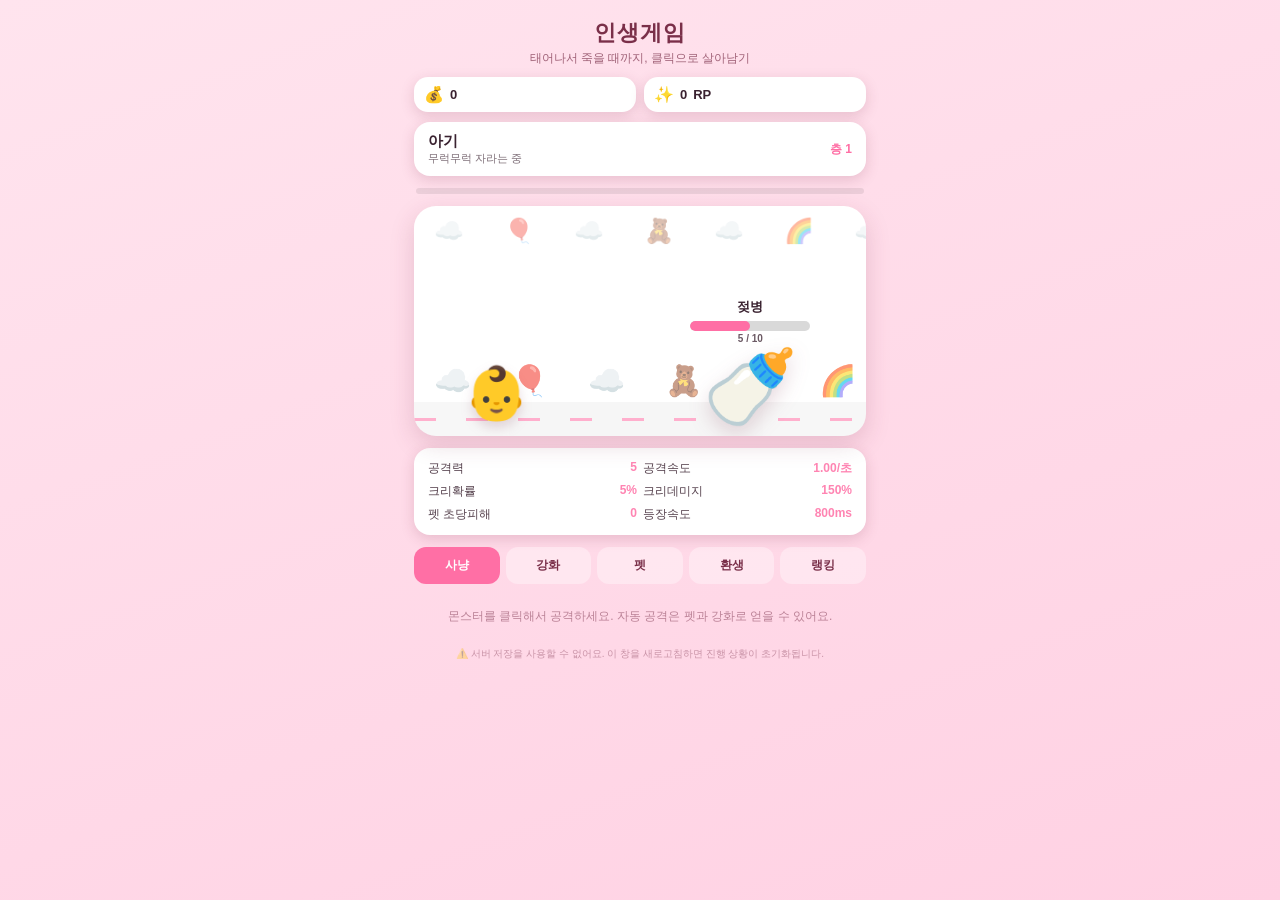
==== commit 7248572e: "업데이트" ====
--- a/pwa/index.html
+++ b/pwa/index.html
@@ -3,6 +3,8 @@
 <head>
 <meta charset="UTF-8">
 <meta name="viewport" content="width=device-width, initial-scale=1.0, maximum-scale=1.0, user-scalable=no">
+<link rel="manifest" href="manifest.json">
+<meta name="theme-color" content="#ffffff">
 <title>인생게임</title>
 <style>
   :root{
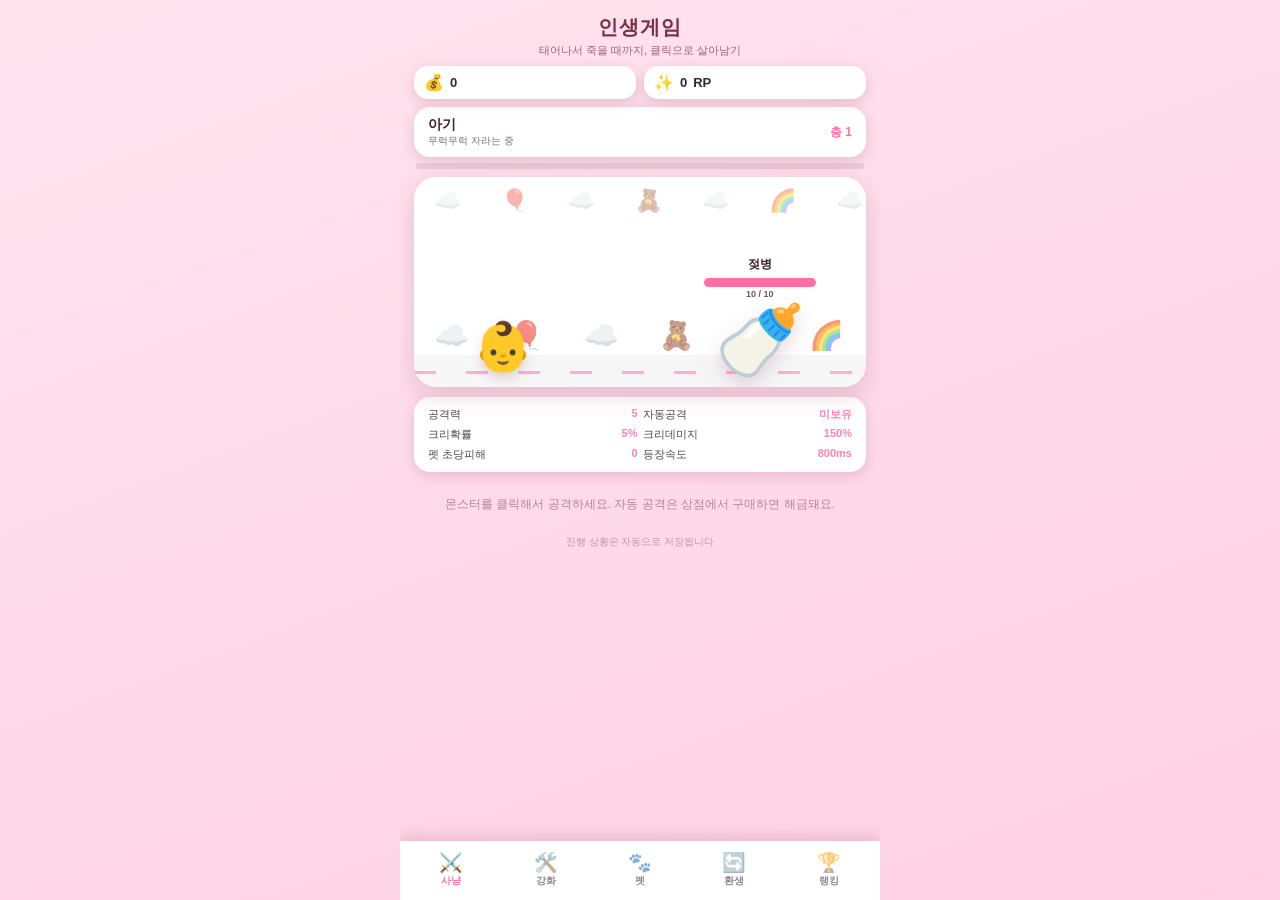
==== commit 433cbee0: "업데이트" ====
--- a/pwa/index.html
+++ b/pwa/index.html
@@ -2,1183 +2,133 @@
 <html lang="ko">
 <head>
 <meta charset="UTF-8">
-<meta name="viewport" content="width=device-width, initial-scale=1.0, maximum-scale=1.0, user-scalable=no">
+<meta name="viewport" content="width=device-width, initial-scale=1.0, maximum-scale=1.0, user-scalable=no, viewport-fit=cover">
+<title>인생게임</title>
+
 <link rel="manifest" href="manifest.json">
-<meta name="theme-color" content="#ffffff">
-<title>인생게임</title>
-<style>
-  :root{
-    --bg1:#ffe4ee; --bg2:#ffd1e3; --accent:#ff6fa5; --text:#7a2f49;
-    --card:#ffffff; --cardText:#3a2230; --shadow:rgba(122,47,73,0.18);
-  }
-  body[data-stage="1"]{ --bg1:#fff6d6; --bg2:#e3f7d3; --accent:#3fae6a; --text:#2f5233; --card:#ffffff; --cardText:#2f4a33; --shadow:rgba(47,82,51,0.18); }
-  body[data-stage="2"]{ --bg1:#1c1330; --bg2:#2c1b4d; --accent:#ff3fa4; --text:#f4e9ff; --card:#2a1a48; --cardText:#f4e9ff; --shadow:rgba(255,63,164,0.35); }
-  body[data-stage="3"]{ --bg1:#eef1f6; --bg2:#dbe3ee; --accent:#3b5bdb; --text:#1f2937; --card:#ffffff; --cardText:#1f2937; --shadow:rgba(59,91,219,0.18); }
-  body[data-stage="4"]{ --bg1:#f6ead9; --bg2:#ecd8bd; --accent:#c9793e; --text:#4a2f18; --card:#fffaf3; --cardText:#4a2f18; --shadow:rgba(201,121,62,0.2); }
-  body[data-stage="5"]{ --bg1:#efe6d2; --bg2:#e4d6b8; --accent:#8a6d3f; --text:#3b2f1d; --card:#fffcf4; --cardText:#3b2f1d; --shadow:rgba(138,109,63,0.2); }
+<meta name="theme-color" content="#ff6fa5">
+<meta name="background-color" content="#ffe4ee">
+<meta name="mobile-web-app-capable" content="yes">
+<meta name="apple-mobile-web-app-capable" content="yes">
+<meta name="apple-mobile-web-app-status-bar-style" content="black-translucent">
+<meta name="apple-mobile-web-app-title" content="인생게임">
+<link rel="icon" href="icons/icon-192.png">
+<link rel="apple-touch-icon" href="icons/icon-192.png">
 
-  *{box-sizing:border-box;}
-  html,body{margin:0;padding:0;height:100%;}
-  body{
-    font-family:'Apple SD Gothic Neo','Malgun Gothic',-apple-system,BlinkMacSystemFont,sans-serif;
-    background:linear-gradient(160deg,var(--bg1),var(--bg2));
-    color:var(--text);
-    min-height:100vh;
-    transition:background 0.6s ease, color 0.6s ease;
-    overscroll-behavior:none;
-  }
-  .wrap{
-    max-width:480px;
-    margin:0 auto;
-    min-height:100vh;
-    display:flex;
-    flex-direction:column;
-    padding:14px 14px 90px;
-    position:relative;
-  }
-  .title{
-    text-align:center;
-    font-size:22px;
-    font-weight:800;
-    letter-spacing:1px;
-    margin:4px 0 2px;
-  }
-  .subtitle{
-    text-align:center;
-    font-size:12px;
-    opacity:0.7;
-    margin-bottom:10px;
-  }
-  .resource-bar{
-    display:flex;
-    gap:8px;
-    margin-bottom:10px;
-  }
-  .res-pill{
-    flex:1;
-    background:var(--card);
-    color:var(--cardText);
-    border-radius:14px;
-    padding:8px 10px;
-    box-shadow:0 4px 14px var(--shadow);
-    display:flex;
-    align-items:center;
-    gap:6px;
-    font-size:13px;
-    font-weight:700;
-  }
-  .res-pill .ico{font-size:16px;}
-  .stage-badge{
-    display:flex;
-    align-items:center;
-    justify-content:space-between;
-    background:var(--card);
-    color:var(--cardText);
-    border-radius:16px;
-    padding:10px 14px;
-    box-shadow:0 4px 14px var(--shadow);
-    margin-bottom:12px;
-  }
-  .stage-badge .name{font-weight:800; font-size:15px;}
-  .stage-badge .sub{font-size:11px; opacity:0.65;}
-  .stage-badge .floor{font-size:12px; font-weight:700; color:var(--accent);}
-
-  .road-progress{
-    height:6px;
-    background:rgba(0,0,0,0.08);
-    border-radius:4px;
-    overflow:hidden;
-    margin:0 2px 12px;
-  }
-  .road-progress-fill{
-    height:100%;
-    width:0%;
-    background:var(--accent);
-    border-radius:4px;
-    transition:width 0.25s ease;
-  }
-
-  .arena{
-    background:var(--card);
-    color:var(--cardText);
-    border-radius:22px;
-    box-shadow:0 8px 24px var(--shadow);
-    position:relative;
-    overflow:hidden;
-    margin-bottom:12px;
-    height:230px;
-  }
-  .sky-glow{
-    position:absolute; inset:0;
-    background:radial-gradient(120% 90% at 20% 0%, rgba(255,255,255,0.35), transparent 60%);
-    pointer-events:none;
-  }
-  .parallax-layer{
-    position:absolute;
-    left:0;
-    display:flex;
-    white-space:nowrap;
-    pointer-events:none;
-    will-change:transform;
-  }
-  .parallax-layer .grp{ display:flex; align-items:center; }
-  .parallax-layer .grp span{ display:inline-block; padding:0 20px; }
-  .layer-far{ top:10px; height:30px; font-size:24px; opacity:0.4; animation:scrollX 46s linear infinite; }
-  .layer-mid{ bottom:38px; height:36px; font-size:30px; opacity:0.6; animation:scrollX 20s linear infinite; }
-  @keyframes scrollX{ from{ transform:translateX(0); } to{ transform:translateX(-50%); } }
-
-  .ground{
-    position:absolute;
-    left:0; right:0; bottom:0;
-    height:34px;
-    background-color:rgba(0,0,0,0.06);
-    background-image:repeating-linear-gradient(90deg, var(--accent) 0 22px, transparent 22px 52px);
-    background-size:52px 3px;
-    background-repeat:repeat-x;
-    background-position:0 16px;
-    opacity:0.55;
-    animation:groundScroll 1.1s linear infinite;
-  }
-  @keyframes groundScroll{ from{ background-position-x:0; } to{ background-position-x:-52px; } }
-
-  .player{
-    position:absolute;
-    left:11%;
-    bottom:12px;
-    font-size:52px;
-    z-index:5;
-    transform-origin:bottom center;
-    filter:drop-shadow(0 6px 6px var(--shadow));
-  }
-  .player.walking{ animation:walkCycle var(--walk-dur, 0.7s) ease-in-out infinite; }
-  .player.punching{ animation:punch 0.16s ease; }
-  @keyframes walkCycle{
-    0%{ transform:translateY(0) rotate(-4deg) scaleY(1); }
-    22%{ transform:translateY(-9px) rotate(0deg) scaleY(1.03); }
-    50%{ transform:translateY(0) rotate(4deg) scaleY(0.97); }
-    72%{ transform:translateY(-9px) rotate(0deg) scaleY(1.03); }
-    100%{ transform:translateY(0) rotate(-4deg) scaleY(1); }
-  }
-  @keyframes punch{
-    0%{ transform:translateX(0) rotate(0); }
-    50%{ transform:translateX(14px) rotate(10deg); }
-    100%{ transform:translateX(0) rotate(0); }
-  }
-
-  .monster-wrap{
-    position:absolute;
-    right:9%;
-    bottom:10px;
-    width:150px;
-    display:flex;
-    flex-direction:column;
-    align-items:center;
-    z-index:4;
-  }
-  .monster-name{
-    text-align:center;
-    font-weight:800;
-    font-size:13px;
-    margin-bottom:3px;
-    background:rgba(255,255,255,0.55);
-    color:var(--cardText);
-    padding:2px 10px;
-    border-radius:8px;
-  }
-  body[data-stage="2"] .monster-name{ background:rgba(255,255,255,0.15); }
-  .hp-track{
-    width:120px;
-    height:10px;
-    background:rgba(0,0,0,0.15);
-    border-radius:6px;
-    overflow:hidden;
-    margin-bottom:2px;
-  }
-  .hp-fill{
-    height:100%;
-    background:linear-gradient(90deg,var(--accent),var(--accent));
-    width:100%;
-    transition:width 0.12s linear;
-    border-radius:6px;
-  }
-  .hp-text{
-    text-align:center;
-    font-size:10px;
-    font-weight:700;
-    opacity:0.75;
-    margin-bottom:4px;
-  }
-  .monster-btn{
-    background:none;
-    border:none;
-    font-size:76px;
-    cursor:pointer;
-    user-select:none;
-    -webkit-tap-highlight-color:transparent;
-    transition:transform 0.06s ease;
-    filter:drop-shadow(0 8px 10px var(--shadow));
-    touch-action:manipulation;
-    line-height:1;
-  }
-  .monster-btn:active{transform:scale(0.88);}
-  .monster-btn.walking-monster{ animation:walkCycle var(--walk-dur, 0.8s) ease-in-out infinite; animation-delay:-0.25s; }
-  .monster-btn.shake{animation:shake 0.13s;}
-  .monster-btn.spawn-in{animation:spawnIn 0.3s ease;}
-  .monster-btn.defeated{animation:defeated 0.4s ease forwards;}
-  @keyframes shake{
-    0%{transform:translate(0,0) rotate(0);}
-    30%{transform:translate(-4px,2px) rotate(-4deg);}
-    60%{transform:translate(4px,-2px) rotate(4deg);}
-    100%{transform:translate(0,0) rotate(0);}
-  }
-  @keyframes spawnIn{
-    0%{ transform:translateX(60px); opacity:0; }
-    100%{ transform:translateX(0); opacity:1; }
-  }
-  @keyframes defeated{
-    0%{ transform:translateY(0) rotate(0); opacity:1; }
-    100%{ transform:translateY(20px) rotate(50deg); opacity:0; }
-  }
-  .arena.sprint .layer-mid{ animation-duration:6s; }
-  .arena.sprint .layer-far{ animation-duration:20s; }
-  .arena.sprint .ground{ animation-duration:0.4s; }
-
-  .float-dmg{
-    position:absolute;
-    font-weight:800;
-    font-size:15px;
-    pointer-events:none;
-    color:var(--accent);
-    animation:floatUp 0.8s ease-out forwards;
-    white-space:nowrap;
-    z-index:6;
-  }
-  .float-dmg.crit{
-    font-size:20px;
-    color:#ff3b3b;
-  }
-  @keyframes floatUp{
-    0%{opacity:1; transform:translateY(0) scale(1);}
-    100%{opacity:0; transform:translateY(-60px) scale(1.15);}
-  }
-
-  .recommend-banner{
-    background:#fff3cd;
-    color:#7a5c00;
-    border-radius:12px;
-    padding:9px 12px;
-    font-size:12px;
-    font-weight:700;
-    text-align:center;
-    margin-bottom:10px;
-    display:none;
-  }
-  .recommend-banner.show{display:block;}
-
-  .stat-grid{
-    display:grid;
-    grid-template-columns:1fr 1fr;
-    gap:6px;
-    background:var(--card);
-    color:var(--cardText);
-    border-radius:16px;
-    padding:12px 14px;
-    box-shadow:0 4px 14px var(--shadow);
-    font-size:12px;
-    margin-bottom:12px;
-  }
-  .stat-grid div{display:flex; justify-content:space-between; opacity:0.85;}
-  .stat-grid b{font-weight:800; color:var(--accent);}
-
-  .tabs{
-    display:flex;
-    gap:6px;
-    margin-bottom:10px;
-  }
-  .tab-btn{
-    flex:1;
-    padding:10px 4px;
-    border:none;
-    border-radius:12px;
-    background:rgba(255,255,255,0.35);
-    color:var(--text);
-    font-weight:700;
-    font-size:12px;
-    cursor:pointer;
-  }
-  body[data-stage="2"] .tab-btn{background:rgba(255,255,255,0.08); color:var(--text);}
-  .tab-btn.active{
-    background:var(--accent);
-    color:#fff;
-  }
-
-  .panel{display:none;}
-  .panel.active{display:block;}
-
-  .shop-item{
-    background:var(--card);
-    color:var(--cardText);
-    border-radius:14px;
-    padding:10px 12px;
-    box-shadow:0 3px 10px var(--shadow);
-    display:flex;
-    align-items:center;
-    gap:10px;
-    margin-bottom:8px;
-  }
-  .shop-item .emoji{font-size:26px; width:34px; text-align:center;}
-  .shop-item .info{flex:1;}
-  .shop-item .name{font-weight:800; font-size:13px;}
-  .shop-item .desc{font-size:11px; opacity:0.65; margin-top:1px;}
-  .shop-item .lvl{font-size:10px; opacity:0.5; margin-top:1px;}
-  .buy-btn{
-    border:none;
-    border-radius:10px;
-    padding:9px 10px;
-    font-weight:800;
-    font-size:12px;
-    color:#fff;
-    background:var(--accent);
-    cursor:pointer;
-    min-width:76px;
-  }
-  .buy-btn:disabled{
-    opacity:0.4;
-    cursor:not-allowed;
-  }
-
-  .rebirth-box{
-    background:var(--card);
-    color:var(--cardText);
-    border-radius:16px;
-    padding:16px;
-    box-shadow:0 4px 14px var(--shadow);
-    text-align:center;
-    margin-bottom:12px;
-  }
-  .rebirth-box .rp-gain{
-    font-size:26px;
-    font-weight:800;
-    color:var(--accent);
-    margin:6px 0;
-  }
-  .rebirth-btn{
-    border:none;
-    border-radius:12px;
-    padding:12px 18px;
-    font-weight:800;
-    font-size:14px;
-    color:#fff;
-    background:linear-gradient(90deg,var(--accent),#ff9fc7);
-    cursor:pointer;
-    width:100%;
-    margin-top:8px;
-  }
-  body[data-stage="2"] .rebirth-btn{background:linear-gradient(90deg,var(--accent),#8a4fff);}
-
-  .modal-overlay{
-    position:fixed; inset:0; background:rgba(0,0,0,0.5);
-    display:none; align-items:center; justify-content:center; z-index:50;
-    padding:20px;
-  }
-  .modal-overlay.show{display:flex;}
-  .modal{
-    background:#fff; color:#2a2a2a; border-radius:18px; padding:20px;
-    max-width:340px; width:100%; text-align:center;
-  }
-  .modal h3{margin:0 0 8px; font-size:17px;}
-  .modal p{font-size:13px; opacity:0.75; line-height:1.5; margin:0 0 16px;}
-  .modal-btns{display:flex; gap:8px;}
-  .modal-btns button{
-    flex:1; border:none; border-radius:10px; padding:11px; font-weight:800; font-size:13px; cursor:pointer;
-  }
-  .modal-cancel{background:#eee; color:#555;}
-  .modal-confirm{background:var(--accent); color:#fff;}
-
-  .empty-note{
-    text-align:center; font-size:12px; opacity:0.5; padding:14px 0;
-  }
-  .footer-note{
-    text-align:center; font-size:10px; opacity:0.4; margin-top:8px;
-  }
-  .footer-note.saved{ opacity:0.55; }
-
-  .rank-box{
-    background:var(--card);
-    color:var(--cardText);
-    border-radius:16px;
-    padding:14px;
-    box-shadow:0 4px 14px var(--shadow);
-    margin-bottom:12px;
-  }
-  .rank-label{ font-size:11px; opacity:0.6; margin-bottom:6px; font-weight:700; }
-  .rank-input-row{ display:flex; gap:8px; }
-  .rank-input-row input{
-    flex:1;
-    border:1px solid rgba(0,0,0,0.12);
-    border-radius:10px;
-    padding:9px 10px;
-    font-size:13px;
-    background:rgba(255,255,255,0.6);
-    color:#2a2a2a;
-  }
-  body[data-stage="2"] .rank-input-row input{ background:rgba(255,255,255,0.85); }
-  .rank-input-row button{ min-width:64px; }
-  .rank-my-summary{ font-size:11px; opacity:0.7; margin-top:8px; }
-  .rank-list-header{
-    display:grid;
-    grid-template-columns:36px 1fr 64px 56px;
-    font-size:10px;
-    font-weight:700;
-    opacity:0.5;
-    padding:0 12px;
-    margin-bottom:6px;
-  }
-  .rank-row{
-    display:grid;
-    grid-template-columns:36px 1fr 64px 56px;
-    align-items:center;
-    background:var(--card);
-    color:var(--cardText);
-    border-radius:12px;
-    padding:8px 12px;
-    font-size:12px;
-    margin-bottom:6px;
-    box-shadow:0 2px 8px var(--shadow);
-  }
-  .rank-row.me{
-    outline:2px solid var(--accent);
-  }
-  .rank-row .rank-no{ font-weight:800; color:var(--accent); }
-  .rank-row .rank-name{ font-weight:700; overflow:hidden; text-overflow:ellipsis; white-space:nowrap; }
-</style>
+<link rel="stylesheet" href="style.css">
 </head>
 <body data-stage="0">
-<div class="wrap">
-  <div class="title">인생게임</div>
-  <div class="subtitle">태어나서 죽을 때까지, 클릭으로 살아남기</div>
+<div id="appRoot">
 
-  <div class="resource-bar">
-    <div class="res-pill"><span class="ico">💰</span><span id="goldDisplay">0</span></div>
-    <div class="res-pill"><span class="ico">✨</span><span id="rpDisplay">0</span> RP</div>
-  </div>
+  <header id="appHeader">
+    <div class="title">인생게임</div>
+    <div class="subtitle">태어나서 죽을 때까지, 클릭으로 살아남기</div>
 
-  <div class="stage-badge">
-    <div>
-      <div class="name" id="stageName">아기</div>
-      <div class="sub" id="stageSub">무럭무럭 자라는 중</div>
+    <div class="resource-bar">
+      <div class="res-pill"><span class="ico">💰</span><span id="goldDisplay">0</span></div>
+      <div class="res-pill"><span class="ico">✨</span><span id="rpDisplay">0</span> RP</div>
     </div>
-    <div class="floor" id="floorDisplay">층 1</div>
-  </div>
 
-  <div class="road-progress"><div class="road-progress-fill" id="roadFill"></div></div>
+    <div class="stage-badge">
+      <div>
+        <div class="name" id="stageName">아기</div>
+        <div class="sub" id="stageSub">무럭무럭 자라는 중</div>
+      </div>
+      <div class="floor" id="floorDisplay">층 1</div>
+    </div>
+    <div class="road-progress"><div class="road-progress-fill" id="roadFill"></div></div>
+  </header>
 
-  <div class="recommend-banner" id="recommendBanner">⚠️ 지금 공격력으로는 너무 오래 걸려요. 환생을 고려해보세요!</div>
+  <div id="gameView">
+    <div class="recommend-banner" id="recommendBanner">⚠️ 지금 화력으로는 너무 오래 걸려요. 환생을 고려해보세요!</div>
 
-  <div class="arena" id="arena">
-    <div class="sky-glow"></div>
-    <div class="parallax-layer layer-far" id="layerFar"></div>
-    <div class="parallax-layer layer-mid" id="layerMid"></div>
-    <div class="ground"></div>
-    <div class="player walking" id="player">👶</div>
-    <div class="monster-wrap">
-      <div class="monster-name" id="monsterName">젖병</div>
-      <div class="hp-track"><div class="hp-fill" id="hpFill"></div></div>
-      <div class="hp-text" id="hpText">100 / 100</div>
-      <button class="monster-btn walking-monster" id="monsterBtn">🍼</button>
+    <div class="arena" id="arena">
+      <div class="sky-glow"></div>
+      <div class="parallax-layer layer-far" id="layerFar"></div>
+      <div class="parallax-layer layer-mid" id="layerMid"></div>
+      <div class="ground"></div>
+      <div class="pet-row" id="petRow"></div>
+      <div class="player walking" id="player">👶</div>
+      <div class="monster-wrap">
+        <div class="monster-name" id="monsterName">젖병</div>
+        <div class="hp-track"><div class="hp-fill" id="hpFill"></div></div>
+        <div class="hp-text" id="hpText">100 / 100</div>
+        <button class="monster-btn walking-monster" id="monsterBtn">🍼</button>
+      </div>
+    </div>
+
+    <div class="stat-grid">
+      <div>공격력 <b id="statAtk">0</b></div>
+      <div>자동공격 <b id="statSpeed">미보유</b></div>
+      <div>크리확률 <b id="statCrit">0%</b></div>
+      <div>크리데미지 <b id="statCritDmg">0%</b></div>
+      <div>펫 초당피해 <b id="statPetDps">0</b></div>
+      <div>등장속도 <b id="statSpawn">0ms</b></div>
     </div>
   </div>
 
-  <div class="stat-grid">
-    <div>공격력 <b id="statAtk">0</b></div>
-    <div>공격속도 <b id="statSpeed">0/초</b></div>
-    <div>크리확률 <b id="statCrit">0%</b></div>
-    <div>크리데미지 <b id="statCritDmg">0%</b></div>
-    <div>펫 초당피해 <b id="statPetDps">0</b></div>
-    <div>등장속도 <b id="statSpawn">0ms</b></div>
+  <div class="tab-content" id="tabContent">
+    <div class="panel active" id="panel-hunt">
+      <div class="empty-note">몬스터를 클릭해서 공격하세요. 자동 공격은 상점에서 구매하면 해금돼요.</div>
+    </div>
+
+    <div class="panel" id="panel-shop">
+      <div id="shopList"></div>
+    </div>
+
+    <div class="panel" id="panel-pets">
+      <div id="petsList"></div>
+    </div>
+
+    <div class="panel" id="panel-rebirth">
+      <div class="rebirth-box">
+        <div style="font-size:12px; opacity:0.7;">지금 환생하면 얻는 환생 포인트</div>
+        <div class="rp-gain" id="rpGainPreview">0</div>
+        <div style="font-size:11px; opacity:0.6;">환생하면 층수, 골드, 강화, 펫이 초기화되지만<br>환생 포인트로 산 영구 강화는 유지돼요.</div>
+        <button class="rebirth-btn" id="rebirthBtn">환생하기</button>
+      </div>
+      <div id="rpShopList"></div>
+    </div>
+
+    <div class="panel" id="panel-rank">
+      <div class="rank-box">
+        <div class="rank-label">닉네임</div>
+        <div class="rank-input-row">
+          <input type="text" id="nicknameInput" maxlength="12" placeholder="닉네임을 입력하세요">
+          <button class="buy-btn" id="submitRankBtn">등록</button>
+        </div>
+        <div class="rank-my-summary" id="rankMySummary"></div>
+        <div class="rank-local-note" id="rankLocalNote" style="display:none;">⚠️ 서버가 연결되지 않아 이 기기 안에서만 기록이 보여요.</div>
+      </div>
+      <div class="rank-list-header"><span>순위</span><span>닉네임</span><span>RP</span><span>최고층</span></div>
+      <div id="rankList"></div>
+      <div class="empty-note" id="rankEmptyNote">불러오는 중...</div>
+    </div>
+
+    <div class="footer-note" id="footerNote">진행 상황은 자동으로 저장됩니다</div>
   </div>
 
-  <div class="tabs">
-    <button class="tab-btn active" data-tab="hunt">사냥</button>
-    <button class="tab-btn" data-tab="shop">강화</button>
-    <button class="tab-btn" data-tab="pets">펫</button>
-    <button class="tab-btn" data-tab="rebirth">환생</button>
-    <button class="tab-btn" data-tab="rank">랭킹</button>
-  </div>
+  <nav id="bottomNav">
+    <button class="nav-btn active" data-tab="hunt"><span class="nav-ico">⚔️</span>사냥</button>
+    <button class="nav-btn" data-tab="shop"><span class="nav-ico">🛠️</span>강화</button>
+    <button class="nav-btn" data-tab="pets"><span class="nav-ico">🐾</span>펫</button>
+    <button class="nav-btn" data-tab="rebirth"><span class="nav-ico">🔄</span>환생</button>
+    <button class="nav-btn" data-tab="rank"><span class="nav-ico">🏆</span>랭킹</button>
+  </nav>
 
-  <div class="panel active" id="panel-hunt">
-    <div class="empty-note">몬스터를 클릭해서 공격하세요. 자동 공격은 펫과 강화로 얻을 수 있어요.</div>
-  </div>
-
-  <div class="panel" id="panel-shop">
-    <div id="shopList"></div>
-  </div>
-
-  <div class="panel" id="panel-pets">
-    <div id="petsList"></div>
-  </div>
-
-  <div class="panel" id="panel-rebirth">
-    <div class="rebirth-box">
-      <div style="font-size:12px; opacity:0.7;">지금 환생하면 얻는 환생 포인트</div>
-      <div class="rp-gain" id="rpGainPreview">0</div>
-      <div style="font-size:11px; opacity:0.6;">환생하면 층수, 골드, 강화, 펫이 초기화되지만<br>환생 포인트로 산 영구 강화는 유지돼요.</div>
-      <button class="rebirth-btn" id="rebirthBtn">환생하기</button>
-    </div>
-    <div id="rpShopList"></div>
-  </div>
-
-  <div class="panel" id="panel-rank">
-    <div class="rank-box">
-      <div class="rank-label">닉네임</div>
-      <div class="rank-input-row">
-        <input type="text" id="nicknameInput" maxlength="12" placeholder="닉네임을 입력하세요">
-        <button class="buy-btn" id="submitRankBtn">등록</button>
-      </div>
-      <div class="rank-my-summary" id="rankMySummary"></div>
-    </div>
-    <div class="rank-list-header">
-      <span>순위</span><span>닉네임</span><span>RP</span><span>최고층</span>
-    </div>
-    <div id="rankList"></div>
-    <div class="empty-note" id="rankEmptyNote">불러오는 중...</div>
-  </div>
-
-  <div class="footer-note" id="footerNote">진행 상황은 자동으로 저장됩니다</div>
+  <div class="toast" id="toast"></div>
 </div>
 
-<div class="modal-overlay" id="modalOverlay">
-  <div class="modal">
-    <h3>정말 환생할까요?</h3>
-    <p id="modalText"></p>
-    <div class="modal-btns">
-      <button class="modal-cancel" id="modalCancel">취소</button>
-      <button class="modal-confirm" id="modalConfirm">환생하기</button>
-    </div>
-  </div>
-</div>
-
+<script src="config.js" defer></script>
+<script src="data.js" defer></script>
+<script src="storage.js" defer></script>
+<script src="app.js" defer></script>
 <script>
-(function(){
-  "use strict";
-
-  // ---------- 데이터 ----------
-  const TIERS = [
-    { name:'아기', sub:'무럭무럭 자라는 중', player:'👶', deco:['☁️','🎈','☁️','🧸','☁️','🌈'], monsters:[
-        {name:'젖병', emoji:'🍼'},{name:'기저귀', emoji:'🧷'},{name:'공갈젖꼭지', emoji:'🚼'},
-        {name:'딸랑이', emoji:'🎵'},{name:'분유', emoji:'🥛'} ]},
-    { name:'소년', sub:'꿈 많은 학창 시절', player:'🧒', deco:['🏫','🌳','⚽','🌳','🎒','🌳'], monsters:[
-        {name:'책', emoji:'📚'},{name:'친구', emoji:'👬'},{name:'운동', emoji:'⚽'},
-        {name:'학원', emoji:'🏫'},{name:'숙제', emoji:'📝'} ]},
-    { name:'청년', sub:'불타는 청춘', player:'🧑', deco:['🏙️','💡','🌃','🏙️','🎶','🌃'], monsters:[
-        {name:'술', emoji:'🍺'},{name:'미인', emoji:'💃'},{name:'과제', emoji:'📄'},
-        {name:'취업', emoji:'💼'},{name:'면접', emoji:'🎤'} ]},
-    { name:'성인', sub:'사회초년생', player:'👨‍💼', deco:['🏢','🚗','🏢','🚕','🏢','🚗'], monsters:[
-        {name:'야근', emoji:'💻'},{name:'상사', emoji:'😠'},{name:'연봉협상', emoji:'💰'},
-        {name:'야근', emoji:'🌙'},{name:'회의', emoji:'📊'} ]},
-    { name:'아저씨', sub:'가장의 무게', player:'🧔', deco:['🏠','🌳','🚙','🏠','🌳','🚙'], monsters:[
-        {name:'결혼생활', emoji:'💍'},{name:'잔소리', emoji:'🗣️'},{name:'육아', emoji:'👶'},
-        {name:'대출', emoji:'🏦'},{name:'중년의 위기', emoji:'😩'} ]},
-    { name:'할아버지', sub:'인생의 황혼', player:'👴', deco:['🌳','🪑','⛲','🌳','🪑','⛲'], monsters:[
-        {name:'장기', emoji:'♟️'},{name:'바둑', emoji:'⚫'},{name:'노인정', emoji:'🏠'},
-        {name:'지팡이', emoji:'🦯'},{name:'손주', emoji:'👴'} ]},
-  ];
-  const TIER_LEN = 10;
-
-  const GOLD_UPGRADES = [
-    {id:'atk', name:'낡은 검', emoji:'⚔️', desc:'공격력 +2', base:10, mult:1.15},
-    {id:'atkspeed', name:'손목시계', emoji:'⌚', desc:'공격속도 +0.1/초', base:20, mult:1.18},
-    {id:'movespeed', name:'운동화', emoji:'👟', desc:'몬스터 등장 딜레이 -5%', base:15, mult:1.17},
-    {id:'crit', name:'네잎클로버', emoji:'🍀', desc:'크리티컬 확률 +1%', base:25, mult:1.2},
-    {id:'critdmg', name:'강화석', emoji:'💎', desc:'크리티컬 데미지 +10%', base:30, mult:1.2},
-  ];
-  const PETS = [
-    {id:'dog', name:'강아지', emoji:'🐶', desc:'초당 데미지 +3 (레벨당)', base:50, mult:1.22},
-    {id:'cat', name:'고양이', emoji:'🐱', desc:'골드 획득 +5% (레벨당)', base:80, mult:1.24},
-    {id:'owl', name:'부엉이', emoji:'🦉', desc:'크리티컬 확률 +0.5% (레벨당)', base:150, mult:1.27},
-    {id:'dragon', name:'아기 드래곤', emoji:'🐉', desc:'초당 데미지 +15 (레벨당)', base:400, mult:1.3},
-  ];
-  const RP_UPGRADES = [
-    {id:'ratk', name:'영구 공격력', emoji:'💪', desc:'공격력 +10% (레벨당)', base:1, mult:1.3},
-    {id:'ratkspeed', name:'영구 공격속도', emoji:'⚡', desc:'공격속도 +5% (레벨당)', base:1, mult:1.3},
-    {id:'rmove', name:'영구 이동속도', emoji:'🏃', desc:'등장 딜레이 -5% (레벨당)', base:1, mult:1.3},
-    {id:'rcrit', name:'영구 크리확률', emoji:'🎯', desc:'크리티컬 확률 +1% (레벨당)', base:2, mult:1.35},
-    {id:'rcritdmg', name:'영구 크리데미지', emoji:'🔥', desc:'크리티컬 데미지 +15% (레벨당)', base:2, mult:1.35},
-  ];
-
-  // ---------- 상태 ----------
-  let state = {
-    floor:0, monsterHp:0, monsterMaxHp:0,
-    gold:0, rp:0, totalRpEarned:0, rebirths:0, maxFloorEver:0, nickname:'',
-    goldUpg:{atk:0, atkspeed:0, movespeed:0, crit:0, critdmg:0},
-    pets:{dog:0, cat:0, owl:0, dragon:0},
-    rpUpg:{ratk:0, ratkspeed:0, rmove:0, rcrit:0, rcritdmg:0},
-  };
-  let isDead = false;
-  let atkAccumulator = 0;
-  let lastTick = performance.now();
-
-  // ---------- 유틸 ----------
-  function costFor(base, mult, level){ return Math.ceil(base * Math.pow(mult, level)); }
-  function formatNum(n){
-    n = Math.floor(n);
-    if(n < 1000) return String(n);
-    const units = ['K','M','B','T','Qa','Qi'];
-    let u = -1;
-    let v = n;
-    while(v >= 1000 && u < units.length-1){ v/=1000; u++; }
-    return v.toFixed(v<10?2:(v<100?1:0)) + units[u];
-  }
-
-  function getTierIndex(floor){ return Math.min(Math.floor(floor/TIER_LEN), TIERS.length-1); }
-  function getMonster(floor){
-    const t = TIERS[getTierIndex(floor)];
-    return t.monsters[floor % t.monsters.length];
-  }
-
-  function computeStats(){
-    const g = state.goldUpg, p = state.pets, r = state.rpUpg;
-    const flatAtk = 5 + g.atk*2;
-    const atk = flatAtk * (1 + r.ratk*0.1);
-    const atkSpeed = (1 + g.atkspeed*0.1) * (1 + r.ratkspeed*0.05);
-    const spawnDelay = Math.max(150, 800 * (1 - Math.min(0.9, g.movespeed*0.05)) * (1 - Math.min(0.9, r.rmove*0.05)));
-    const critChance = Math.min(0.75, 0.05 + g.crit*0.01 + p.owl*0.005 + r.rcrit*0.01);
-    const critDamage = 1.5 + g.critdmg*0.1 + r.rcritdmg*0.15;
-    const petDps = p.dog*3 + p.dragon*15;
-    const goldMult = 1 + p.cat*0.05;
-    return { atk, atkSpeed, spawnDelay, critChance, critDamage, petDps, goldMult };
-  }
-
-  function monsterHpFor(floor){ return Math.ceil(10 * Math.pow(1.13, floor)); }
-  function goldRewardFor(floor, goldMult){ return Math.ceil((5 + floor*2) * goldMult); }
-  function rpGainFor(floor){ return Math.max(1, Math.floor(Math.pow(floor, 1.4) / 3)); }
-  function updateWalkDur(s){
-    const stats = s || computeStats();
-    const walkDur = Math.max(0.32, Math.min(0.9, stats.spawnDelay/900));
-    el.arena.style.setProperty('--walk-dur', walkDur.toFixed(2)+'s');
-  }
-
-  // ---------- DOM ----------
-  const el = {
-    body: document.body,
-    gold: document.getElementById('goldDisplay'),
-    rp: document.getElementById('rpDisplay'),
-    stageName: document.getElementById('stageName'),
-    stageSub: document.getElementById('stageSub'),
-    floor: document.getElementById('floorDisplay'),
-    monsterName: document.getElementById('monsterName'),
-    hpFill: document.getElementById('hpFill'),
-    hpText: document.getElementById('hpText'),
-    monsterBtn: document.getElementById('monsterBtn'),
-    statAtk: document.getElementById('statAtk'),
-    statSpeed: document.getElementById('statSpeed'),
-    statCrit: document.getElementById('statCrit'),
-    statCritDmg: document.getElementById('statCritDmg'),
-    statPetDps: document.getElementById('statPetDps'),
-    statSpawn: document.getElementById('statSpawn'),
-    recommendBanner: document.getElementById('recommendBanner'),
-    shopList: document.getElementById('shopList'),
-    petsList: document.getElementById('petsList'),
-    rpShopList: document.getElementById('rpShopList'),
-    rpGainPreview: document.getElementById('rpGainPreview'),
-    rebirthBtn: document.getElementById('rebirthBtn'),
-    modalOverlay: document.getElementById('modalOverlay'),
-    modalText: document.getElementById('modalText'),
-    modalCancel: document.getElementById('modalCancel'),
-    modalConfirm: document.getElementById('modalConfirm'),
-    arena: document.getElementById('arena'),
-    player: document.getElementById('player'),
-    layerFar: document.getElementById('layerFar'),
-    layerMid: document.getElementById('layerMid'),
-    roadFill: document.getElementById('roadFill'),
-    nicknameInput: document.getElementById('nicknameInput'),
-    submitRankBtn: document.getElementById('submitRankBtn'),
-    rankMySummary: document.getElementById('rankMySummary'),
-    rankList: document.getElementById('rankList'),
-    rankEmptyNote: document.getElementById('rankEmptyNote'),
-    footerNote: document.getElementById('footerNote'),
-  };
-
-  let lastTierIdx = -1;
-  function buildParallaxLayers(tierIdx){
-    const deco = TIERS[tierIdx].deco;
-    const buildGroup = ()=>{
-      let html = '<div class="grp">';
-      for(let i=0;i<5;i++){ deco.forEach(ic=>{ html += '<span>'+ic+'</span>'; }); }
-      html += '</div>';
-      return html;
-    };
-    const groupsHtml = buildGroup() + buildGroup();
-    el.layerFar.innerHTML = groupsHtml;
-    el.layerMid.innerHTML = groupsHtml;
-  }
-
-  // ---------- 렌더 ----------
-  function renderTopBar(){
-    el.gold.textContent = formatNum(state.gold);
-    el.rp.textContent = formatNum(state.rp);
-    const tierIdx = getTierIndex(state.floor);
-    const tier = TIERS[tierIdx];
-    el.body.setAttribute('data-stage', String(tierIdx));
-    el.stageName.textContent = tier.name;
-    el.stageSub.textContent = tier.sub;
-    el.floor.textContent = '층 ' + (state.floor+1);
-    el.player.textContent = tier.player;
-    if(tierIdx !== lastTierIdx){
-      buildParallaxLayers(tierIdx);
-      lastTierIdx = tierIdx;
-    }
-    const progressInTier = ((state.floor % TIER_LEN) / TIER_LEN) * 100;
-    el.roadFill.style.width = progressInTier + '%';
-  }
-
-  function renderMonster(){
-    const m = getMonster(state.floor);
-    el.monsterName.textContent = m.name;
-    el.monsterBtn.textContent = m.emoji;
-    const pct = Math.max(0, (state.monsterHp / state.monsterMaxHp) * 100);
-    el.hpFill.style.width = pct + '%';
-    el.hpText.textContent = formatNum(Math.max(0,state.monsterHp)) + ' / ' + formatNum(state.monsterMaxHp);
-  }
-
-  function renderStats(){
-    const s = computeStats();
-    el.statAtk.textContent = formatNum(s.atk);
-    el.statSpeed.textContent = s.atkSpeed.toFixed(2) + '/초';
-    el.statCrit.textContent = Math.round(s.critChance*100) + '%';
-    el.statCritDmg.textContent = Math.round(s.critDamage*100) + '%';
-    el.statPetDps.textContent = formatNum(s.petDps);
-    el.statSpawn.textContent = Math.round(s.spawnDelay) + 'ms';
-
-    updateWalkDur(s);
-
-    const totalDps = s.atk*s.atkSpeed + s.petDps;
-    const timeToKill = state.monsterHp > 0 ? state.monsterHp / Math.max(0.01,totalDps) : 0;
-    el.recommendBanner.classList.toggle('show', timeToKill > 25 && state.floor > 3);
-
-    el.rpGainPreview.textContent = rpGainFor(state.floor) + ' RP';
-  }
-
-  function renderShop(){
-    el.shopList.innerHTML = '';
-    GOLD_UPGRADES.forEach(u=>{
-      const lvl = state.goldUpg[u.id];
-      const cost = costFor(u.base, u.mult, lvl);
-      const row = document.createElement('div');
-      row.className = 'shop-item';
-      row.innerHTML =
-        '<div class="emoji">'+u.emoji+'</div>'+
-        '<div class="info"><div class="name">'+u.name+'</div>'+
-        '<div class="desc">'+u.desc+'</div>'+
-        '<div class="lvl">Lv.'+lvl+'</div></div>'+
-        '<button class="buy-btn" data-buy="'+u.id+'" '+(state.gold<cost?'disabled':'')+'>💰 '+formatNum(cost)+'</button>';
-      el.shopList.appendChild(row);
-    });
-    el.shopList.querySelectorAll('[data-buy]').forEach(btn=>{
-      btn.onclick = ()=>{
-        const id = btn.getAttribute('data-buy');
-        const u = GOLD_UPGRADES.find(x=>x.id===id);
-        const lvl = state.goldUpg[id];
-        const cost = costFor(u.base, u.mult, lvl);
-        if(state.gold >= cost){
-          state.gold -= cost;
-          state.goldUpg[id]++;
-          renderAll();
-          save();
-        }
-      };
+  if ('serviceWorker' in navigator) {
+    window.addEventListener('load', function () {
+      navigator.serviceWorker.register('sw.js').catch(function () {});
     });
   }
-
-  function renderPets(){
-    el.petsList.innerHTML = '';
-    PETS.forEach(p=>{
-      const lvl = state.pets[p.id];
-      const cost = costFor(p.base, p.mult, lvl);
-      const row = document.createElement('div');
-      row.className = 'shop-item';
-      row.innerHTML =
-        '<div class="emoji">'+p.emoji+'</div>'+
-        '<div class="info"><div class="name">'+p.name+'</div>'+
-        '<div class="desc">'+p.desc+'</div>'+
-        '<div class="lvl">'+(lvl===0?'미보유':'Lv.'+lvl)+'</div></div>'+
-        '<button class="buy-btn" data-pet="'+p.id+'" '+(state.gold<cost?'disabled':'')+'>'+(lvl===0?'💰 '+formatNum(cost)+' 영입':'💰 '+formatNum(cost))+'</button>';
-      el.petsList.appendChild(row);
-    });
-    el.petsList.querySelectorAll('[data-pet]').forEach(btn=>{
-      btn.onclick = ()=>{
-        const id = btn.getAttribute('data-pet');
-        const p = PETS.find(x=>x.id===id);
-        const lvl = state.pets[id];
-        const cost = costFor(p.base, p.mult, lvl);
-        if(state.gold >= cost){
-          state.gold -= cost;
-          state.pets[id]++;
-          renderAll();
-          save();
-        }
-      };
-    });
-  }
-
-  function renderRpShop(){
-    el.rpShopList.innerHTML = '';
-    RP_UPGRADES.forEach(u=>{
-      const lvl = state.rpUpg[u.id];
-      const cost = costFor(u.base, u.mult, lvl);
-      const row = document.createElement('div');
-      row.className = 'shop-item';
-      row.innerHTML =
-        '<div class="emoji">'+u.emoji+'</div>'+
-        '<div class="info"><div class="name">'+u.name+'</div>'+
-        '<div class="desc">'+u.desc+'</div>'+
-        '<div class="lvl">Lv.'+lvl+'</div></div>'+
-        '<button class="buy-btn" data-rp="'+u.id+'" '+(state.rp<cost?'disabled':'')+'>✨ '+formatNum(cost)+'</button>';
-      el.rpShopList.appendChild(row);
-    });
-    el.rpShopList.querySelectorAll('[data-rp]').forEach(btn=>{
-      btn.onclick = ()=>{
-        const id = btn.getAttribute('data-rp');
-        const u = RP_UPGRADES.find(x=>x.id===id);
-        const lvl = state.rpUpg[id];
-        const cost = costFor(u.base, u.mult, lvl);
-        if(state.rp >= cost){
-          state.rp -= cost;
-          state.rpUpg[id]++;
-          renderAll();
-          save();
-        }
-      };
-    });
-  }
-
-  function renderAll(){
-    renderTopBar();
-    renderMonster();
-    renderStats();
-    renderShop();
-    renderPets();
-    renderRpShop();
-  }
-
-  // ---------- 전투 로직 ----------
-  function setPlayerAnim(name, revertMs){
-    el.player.classList.remove('walking','punching');
-    void el.player.offsetWidth;
-    el.player.classList.add(name);
-    if(revertMs){
-      setTimeout(()=>{
-        el.player.classList.remove(name);
-        el.player.classList.add('walking');
-      }, revertMs);
-    }
-  }
-  function setMonsterAnim(name, revertMs){
-    el.monsterBtn.classList.remove('walking-monster','shake','spawn-in','defeated');
-    void el.monsterBtn.offsetWidth;
-    el.monsterBtn.classList.add(name);
-    if(revertMs){
-      setTimeout(()=>{
-        el.monsterBtn.classList.remove(name);
-        el.monsterBtn.classList.add('walking-monster');
-      }, revertMs);
-    }
-  }
-
-  function spawnMonster(){
-    state.monsterMaxHp = monsterHpFor(state.floor);
-    state.monsterHp = state.monsterMaxHp;
-    isDead = false;
-    renderMonster();
-    renderStats();
-    el.arena.classList.remove('sprint');
-    updateWalkDur();
-    setMonsterAnim('spawn-in', 300);
-  }
-
-  function spawnFloatDamage(dmg, crit){
-    const rect = el.monsterBtn.getBoundingClientRect();
-    const arenaRect = el.arena.getBoundingClientRect();
-    const d = document.createElement('div');
-    d.className = 'float-dmg' + (crit ? ' crit' : '');
-    d.textContent = (crit ? '💥 ' : '') + formatNum(dmg);
-    const offsetX = (rect.left - arenaRect.left) + rect.width/2 + (Math.random()*60-30);
-    const offsetY = (rect.top - arenaRect.top) + (Math.random()*20);
-    d.style.left = offsetX + 'px';
-    d.style.top = offsetY + 'px';
-    el.arena.appendChild(d);
-    setTimeout(()=>d.remove(), 820);
-  }
-
-  function performAttack(){
-    if(isDead || state.monsterHp <= 0) return;
-    const s = computeStats();
-    const crit = Math.random() < s.critChance;
-    let dmg = s.atk * (crit ? s.critDamage : 1);
-    dmg = Math.max(1, dmg);
-    state.monsterHp -= dmg;
-    spawnFloatDamage(dmg, crit);
-    setMonsterAnim('shake', 130);
-    setPlayerAnim('punching', 160);
-
-    if(state.monsterHp <= 0){
-      handleKill(s);
-    } else {
-      renderMonster();
-    }
-  }
-
-  function handleKill(s){
-    isDead = true;
-    const reward = goldRewardFor(state.floor, s.goldMult);
-    state.gold += reward;
-    state.floor += 1;
-    state.maxFloorEver = Math.max(state.maxFloorEver||0, state.floor);
-    setMonsterAnim('defeated');
-    el.arena.classList.add('sprint');
-    el.arena.style.setProperty('--walk-dur', '0.28s');
-    renderTopBar();
-    renderStats();
-    renderShop();
-    renderPets();
-    setTimeout(()=>{
-      spawnMonster();
-      save();
-    }, s.spawnDelay);
-  }
-
-  // ---------- 틱 (자동 공격 + 펫 데미지) ----------
-  function tick(now){
-    const dt = Math.min(0.25, (now - lastTick)/1000);
-    lastTick = now;
-    if(!isDead && state.monsterHp > 0){
-      const s = computeStats();
-      atkAccumulator += dt * s.atkSpeed;
-      while(atkAccumulator >= 1){
-        atkAccumulator -= 1;
-        performAttack();
-        if(isDead) break;
-      }
-      if(!isDead && s.petDps > 0 && state.monsterHp > 0){
-        state.monsterHp -= s.petDps * dt;
-        if(state.monsterHp <= 0){
-          handleKill(s);
-        } else {
-          renderMonster();
-        }
-      }
-    }
-    requestAnimationFrame(tick);
-  }
-
-  // ---------- 환생 ----------
-  function openRebirthModal(){
-    const gain = rpGainFor(state.floor);
-    el.modalText.textContent = '현재 '+(state.floor+1)+'층까지 도달했어요. 환생하면 '+gain+' RP를 얻고, 층수/골드/강화/펫이 초기화됩니다. (영구 강화는 유지)';
-    el.modalOverlay.classList.add('show');
-  }
-  function closeModal(){ el.modalOverlay.classList.remove('show'); }
-  function doRebirth(){
-    const gain = rpGainFor(state.floor);
-    state.rp += gain;
-    state.totalRpEarned += gain;
-    state.rebirths += 1;
-    state.floor = 0;
-    state.gold = 0;
-    state.goldUpg = {atk:0, atkspeed:0, movespeed:0, crit:0, critdmg:0};
-    state.pets = {dog:0, cat:0, owl:0, dragon:0};
-    closeModal();
-    spawnMonster();
-    renderAll();
-    save();
-  }
-
-  // ---------- 탭 ----------
-  document.querySelectorAll('.tab-btn').forEach(btn=>{
-    btn.onclick = ()=>{
-      document.querySelectorAll('.tab-btn').forEach(b=>b.classList.remove('active'));
-      document.querySelectorAll('.panel').forEach(p=>p.classList.remove('active'));
-      btn.classList.add('active');
-      document.getElementById('panel-'+btn.getAttribute('data-tab')).classList.add('active');
-      if(btn.getAttribute('data-tab') === 'rank'){
-        refreshLeaderboard();
-      }
-    };
-  });
-
-  el.monsterBtn.addEventListener('click', ()=>{ performAttack(); });
-  el.rebirthBtn.addEventListener('click', openRebirthModal);
-  el.modalCancel.addEventListener('click', closeModal);
-  el.modalConfirm.addEventListener('click', doRebirth);
-
-  // ---------- 랭킹 ----------
-  const LEADERBOARD_KEY = 'lifegame_leaderboard';
-  let rankBusy = false;
-
-  function renderLeaderboard(list){
-    el.rankList.innerHTML = '';
-    if(!list || list.length === 0){
-      el.rankEmptyNote.textContent = '아직 등록된 랭킹이 없어요. 첫 번째로 등록해보세요!';
-      el.rankEmptyNote.style.display = 'block';
-      return;
-    }
-    el.rankEmptyNote.style.display = 'none';
-    list.forEach((entry, i)=>{
-      const row = document.createElement('div');
-      row.className = 'rank-row' + (entry.name === state.nickname ? ' me' : '');
-      row.innerHTML =
-        '<span class="rank-no">'+(i+1)+'</span>'+
-        '<span class="rank-name">'+escapeHtml(entry.name)+'</span>'+
-        '<span>'+formatNum(entry.totalRp)+'</span>'+
-        '<span>'+(entry.maxFloor+1)+'층</span>';
-      el.rankList.appendChild(row);
-    });
-  }
-
-  function escapeHtml(str){
-    const d = document.createElement('div');
-    d.textContent = str;
-    return d.innerHTML;
-  }
-
-  async function fetchLeaderboard(){
-    try{
-      const res = await window.storage.get(LEADERBOARD_KEY, true);
-      if(res && res.value){
-        return JSON.parse(res.value);
-      }
-    }catch(e){ /* 저장된 랭킹 없음 */ }
-    return [];
-  }
-
-  async function refreshLeaderboard(){
-    el.rankEmptyNote.textContent = '불러오는 중...';
-    el.rankEmptyNote.style.display = 'block';
-    el.rankList.innerHTML = '';
-    updateMySummary();
-    try{
-      const list = await fetchLeaderboard();
-      list.sort((a,b)=> b.totalRp - a.totalRp);
-      renderLeaderboard(list.slice(0,30));
-    }catch(e){
-      el.rankEmptyNote.textContent = '랭킹을 불러올 수 없어요. 잠시 후 다시 시도해주세요.';
-      el.rankEmptyNote.style.display = 'block';
-    }
-  }
-
-  function updateMySummary(){
-    el.rankMySummary.textContent =
-      '내 기록 — RP '+formatNum(state.totalRpEarned)+' · 최고 '+((state.maxFloorEver||0)+1)+'층 · 환생 '+state.rebirths+'회';
-  }
-
-  async function submitScore(){
-    const raw = (el.nicknameInput.value || '').trim();
-    if(!raw){
-      el.nicknameInput.focus();
-      return;
-    }
-    const name = raw.slice(0,12);
-    state.nickname = name;
-    if(rankBusy) return;
-    rankBusy = true;
-    el.submitRankBtn.disabled = true;
-    el.submitRankBtn.textContent = '등록 중';
-    try{
-      const list = await fetchLeaderboard();
-      const entry = {
-        name,
-        totalRp: state.totalRpEarned || 0,
-        maxFloor: state.maxFloorEver || 0,
-        rebirths: state.rebirths || 0,
-        updatedAt: Date.now(),
-      };
-      const idx = list.findIndex(e=>e.name === name);
-      if(idx >= 0){
-        if(entry.totalRp >= list[idx].totalRp) list[idx] = entry;
-      } else {
-        list.push(entry);
-      }
-      list.sort((a,b)=> b.totalRp - a.totalRp);
-      const trimmed = list.slice(0,50);
-      await window.storage.set(LEADERBOARD_KEY, JSON.stringify(trimmed), true);
-      renderLeaderboard(trimmed);
-      updateMySummary();
-      save();
-    }catch(e){
-      el.rankEmptyNote.textContent = '랭킹 등록에 실패했어요. 네트워크 상태를 확인해주세요.';
-      el.rankEmptyNote.style.display = 'block';
-    }finally{
-      rankBusy = false;
-      el.submitRankBtn.disabled = false;
-      el.submitRankBtn.textContent = '등록';
-    }
-  }
-  el.submitRankBtn.addEventListener('click', submitScore);
-
-
-  let saveTimer = null;
-  let storageAvailable = true;
-  let storageWarned = false;
-  function showStorageWarning(){
-    if(storageWarned) return;
-    storageWarned = true;
-    el.footerNote.textContent = '⚠️ 서버 저장을 사용할 수 없어요. 이 창을 새로고침하면 진행 상황이 초기화됩니다.';
-  }
-  function flashSaved(){
-    if(storageWarned) return;
-    const t = new Date();
-    const hh = String(t.getHours()).padStart(2,'0');
-    const mm = String(t.getMinutes()).padStart(2,'0');
-    el.footerNote.textContent = '서버에 저장됨 · ' + hh + ':' + mm;
-  }
-  function save(){
-    if(!storageAvailable) return;
-    if(saveTimer) clearTimeout(saveTimer);
-    saveTimer = setTimeout(async ()=>{
-      try{
-        await window.storage.set('lifegame_save', JSON.stringify(state));
-        flashSaved();
-      }catch(e){
-        storageAvailable = false;
-        showStorageWarning();
-        console.warn('저장 기능을 사용할 수 없어 이후 저장을 건너뜁니다.', e);
-      }
-    }, 400);
-  }
-  async function load(){
-    try{
-      const res = await window.storage.get('lifegame_save');
-      if(res && res.value){
-        const loaded = JSON.parse(res.value);
-        state = Object.assign(state, loaded);
-        state.goldUpg = Object.assign({atk:0,atkspeed:0,movespeed:0,crit:0,critdmg:0}, loaded.goldUpg||{});
-        state.pets = Object.assign({dog:0,cat:0,owl:0,dragon:0}, loaded.pets||{});
-        state.rpUpg = Object.assign({ratk:0,ratkspeed:0,rmove:0,rcrit:0,rcritdmg:0}, loaded.rpUpg||{});
-      }
-    }catch(e){
-      // 저장된 데이터 없음(새 게임) 또는 storage 자체를 쓸 수 없는 환경
-      if(typeof window.storage === 'undefined'){
-        storageAvailable = false;
-        showStorageWarning();
-      }
-    }
-    if(el.nicknameInput) el.nicknameInput.value = state.nickname || '';
-  }
-
-  // ---------- 초기화 ----------
-  (async function init(){
-    await load();
-    if(state.monsterMaxHp <= 0 || state.monsterHp === undefined){
-      state.monsterMaxHp = monsterHpFor(state.floor);
-      state.monsterHp = state.monsterMaxHp;
-    }
-    renderAll();
-    lastTick = performance.now();
-    requestAnimationFrame(tick);
-    setInterval(save, 5000);
-  })();
-
-})();
 </script>
 </body>
 </html>
--- a/pwa/style.css
+++ b/pwa/style.css
@@ -0,0 +1,266 @@
+:root{
+  --bg1:#ffe4ee; --bg2:#ffd1e3; --accent:#ff6fa5; --text:#7a2f49;
+  --card:#ffffff; --cardText:#3a2230; --shadow:rgba(122,47,73,0.18);
+}
+body[data-stage="1"]{ --bg1:#fff6d6; --bg2:#e3f7d3; --accent:#3fae6a; --text:#2f5233; --card:#ffffff; --cardText:#2f4a33; --shadow:rgba(47,82,51,0.18); }
+body[data-stage="2"]{ --bg1:#1c1330; --bg2:#2c1b4d; --accent:#ff3fa4; --text:#f4e9ff; --card:#2a1a48; --cardText:#f4e9ff; --shadow:rgba(255,63,164,0.35); }
+body[data-stage="3"]{ --bg1:#eef1f6; --bg2:#dbe3ee; --accent:#3b5bdb; --text:#1f2937; --card:#ffffff; --cardText:#1f2937; --shadow:rgba(59,91,219,0.18); }
+body[data-stage="4"]{ --bg1:#f6ead9; --bg2:#ecd8bd; --accent:#c9793e; --text:#4a2f18; --card:#fffaf3; --cardText:#4a2f18; --shadow:rgba(201,121,62,0.2); }
+body[data-stage="5"]{ --bg1:#efe6d2; --bg2:#e4d6b8; --accent:#8a6d3f; --text:#3b2f1d; --card:#fffcf4; --cardText:#3b2f1d; --shadow:rgba(138,109,63,0.2); }
+
+*{ box-sizing:border-box; -webkit-tap-highlight-color:transparent; }
+
+html, body{
+  margin:0; padding:0;
+  height:100%;
+  overscroll-behavior:none;
+  overflow:hidden;
+  touch-action:manipulation;
+  -webkit-user-select:none;
+  user-select:none;
+}
+body{
+  font-family:'Apple SD Gothic Neo','Malgun Gothic',-apple-system,BlinkMacSystemFont,sans-serif;
+  background:linear-gradient(160deg,var(--bg1),var(--bg2));
+  color:var(--text);
+  transition:background 0.6s ease, color 0.6s ease;
+}
+
+/* ---------- 앱 셸: 헤더/게임뷰는 고정, 탭 콘텐츠만 스크롤 ---------- */
+#appRoot{
+  height:100vh;
+  height:100dvh;
+  max-width:480px;
+  margin:0 auto;
+  display:flex;
+  flex-direction:column;
+  overflow:hidden;
+  position:relative;
+}
+
+#appHeader{
+  flex:0 0 auto;
+  padding:calc(10px + env(safe-area-inset-top)) 14px 0;
+}
+.title{ text-align:center; font-size:20px; font-weight:800; letter-spacing:1px; margin:4px 0 0; }
+.subtitle{ text-align:center; font-size:11px; opacity:0.7; margin:2px 0 8px; }
+
+.resource-bar{ display:flex; gap:8px; margin-bottom:8px; }
+.res-pill{
+  flex:1; background:var(--card); color:var(--cardText);
+  border-radius:14px; padding:7px 10px; box-shadow:0 4px 14px var(--shadow);
+  display:flex; align-items:center; gap:6px; font-size:13px; font-weight:700;
+}
+.res-pill .ico{ font-size:16px; }
+
+.stage-badge{
+  display:flex; align-items:center; justify-content:space-between;
+  background:var(--card); color:var(--cardText);
+  border-radius:16px; padding:9px 14px; box-shadow:0 4px 14px var(--shadow);
+  margin-bottom:6px;
+}
+.stage-badge .name{ font-weight:800; font-size:14px; }
+.stage-badge .sub{ font-size:10px; opacity:0.65; }
+.stage-badge .floor{ font-size:12px; font-weight:700; color:var(--accent); }
+
+.road-progress{ height:6px; background:rgba(0,0,0,0.08); border-radius:4px; overflow:hidden; margin:0 2px 8px; }
+.road-progress-fill{ height:100%; width:0%; background:var(--accent); border-radius:4px; transition:width 0.25s ease; }
+
+/* ---------- 게임 뷰(항상 표시) ---------- */
+#gameView{ flex:0 0 auto; padding:0 14px; }
+
+.recommend-banner{
+  background:#fff3cd; color:#7a5c00; border-radius:12px; padding:8px 12px;
+  font-size:11px; font-weight:700; text-align:center; margin-bottom:8px; display:none;
+}
+.recommend-banner.show{ display:block; }
+
+.arena{
+  background:var(--card); color:var(--cardText);
+  border-radius:22px; box-shadow:0 8px 24px var(--shadow);
+  position:relative; overflow:hidden; margin-bottom:10px; height:210px;
+}
+.sky-glow{ position:absolute; inset:0; background:radial-gradient(120% 90% at 20% 0%, rgba(255,255,255,0.35), transparent 60%); pointer-events:none; }
+
+.parallax-layer{ position:absolute; left:0; display:flex; white-space:nowrap; pointer-events:none; will-change:transform; }
+.parallax-layer .grp{ display:flex; align-items:center; }
+.parallax-layer .grp span{ display:inline-block; padding:0 20px; }
+.layer-far{ top:10px; height:28px; font-size:22px; opacity:0.4; animation:scrollX 46s linear infinite; }
+.layer-mid{ bottom:36px; height:32px; font-size:28px; opacity:0.6; animation:scrollX 20s linear infinite; }
+@keyframes scrollX{ from{ transform:translateX(0); } to{ transform:translateX(-50%); } }
+
+.ground{
+  position:absolute; left:0; right:0; bottom:0; height:32px;
+  background-color:rgba(0,0,0,0.06);
+  background-image:repeating-linear-gradient(90deg, var(--accent) 0 22px, transparent 22px 52px);
+  background-size:52px 3px; background-repeat:repeat-x; background-position:0 16px;
+  opacity:0.55; animation:groundScroll 1.1s linear infinite;
+}
+@keyframes groundScroll{ from{ background-position-x:0; } to{ background-position-x:-52px; } }
+
+.pet-row{
+  position:absolute; left:2%; bottom:8px; display:flex; z-index:4; pointer-events:none;
+}
+.pet-sprite{
+  font-size:26px; margin-right:-6px;
+  filter:drop-shadow(0 4px 4px var(--shadow));
+  transform-origin:bottom center;
+}
+.pet-sprite.walking{ animation:walkCycle var(--walk-dur, 0.75s) ease-in-out infinite; }
+
+.player{
+  position:absolute; left:13%; bottom:12px; font-size:48px; z-index:5;
+  transform-origin:bottom center; filter:drop-shadow(0 6px 6px var(--shadow));
+}
+.player.walking{ animation:walkCycle var(--walk-dur, 0.7s) ease-in-out infinite; }
+.player.punching{ animation:punch 0.16s ease; }
+@keyframes walkCycle{
+  0%{ transform:translateY(0) rotate(-4deg) scaleY(1); }
+  22%{ transform:translateY(-9px) rotate(0deg) scaleY(1.03); }
+  50%{ transform:translateY(0) rotate(4deg) scaleY(0.97); }
+  72%{ transform:translateY(-9px) rotate(0deg) scaleY(1.03); }
+  100%{ transform:translateY(0) rotate(-4deg) scaleY(1); }
+}
+@keyframes punch{
+  0%{ transform:translateX(0) rotate(0); }
+  50%{ transform:translateX(14px) rotate(10deg); }
+  100%{ transform:translateX(0) rotate(0); }
+}
+
+.monster-wrap{ position:absolute; right:8%; bottom:10px; width:140px; display:flex; flex-direction:column; align-items:center; z-index:4; }
+.monster-name{
+  text-align:center; font-weight:800; font-size:12px; margin-bottom:3px;
+  background:rgba(255,255,255,0.55); color:var(--cardText); padding:2px 10px; border-radius:8px;
+}
+body[data-stage="2"] .monster-name{ background:rgba(255,255,255,0.15); }
+.hp-track{ width:112px; height:9px; background:rgba(0,0,0,0.15); border-radius:6px; overflow:hidden; margin-bottom:2px; }
+.hp-fill{ height:100%; background:linear-gradient(90deg,var(--accent),var(--accent)); width:100%; transition:width 0.12s linear; border-radius:6px; }
+.hp-text{ text-align:center; font-size:9px; font-weight:700; opacity:0.75; margin-bottom:4px; }
+.monster-btn{
+  background:none; border:none; font-size:72px; cursor:pointer;
+  -webkit-tap-highlight-color:transparent; transition:transform 0.06s ease;
+  filter:drop-shadow(0 8px 10px var(--shadow)); touch-action:manipulation; line-height:1;
+}
+.monster-btn:active{ transform:scale(0.88); }
+.monster-btn.walking-monster{ animation:walkCycle var(--walk-dur, 0.8s) ease-in-out infinite; animation-delay:-0.25s; }
+.monster-btn.shake{ animation:shake 0.13s; }
+.monster-btn.spawn-in{ animation:spawnIn 0.3s ease; }
+.monster-btn.defeated{ animation:defeated 0.4s ease forwards; }
+@keyframes shake{
+  0%{ transform:translate(0,0) rotate(0); }
+  30%{ transform:translate(-4px,2px) rotate(-4deg); }
+  60%{ transform:translate(4px,-2px) rotate(4deg); }
+  100%{ transform:translate(0,0) rotate(0); }
+}
+@keyframes spawnIn{ 0%{ transform:translateX(60px); opacity:0; } 100%{ transform:translateX(0); opacity:1; } }
+@keyframes defeated{ 0%{ transform:translateY(0) rotate(0); opacity:1; } 100%{ transform:translateY(20px) rotate(50deg); opacity:0; } }
+.arena.sprint .layer-mid{ animation-duration:6s; }
+.arena.sprint .layer-far{ animation-duration:20s; }
+.arena.sprint .ground{ animation-duration:0.4s; }
+
+.float-dmg{
+  position:absolute; font-weight:800; font-size:14px; pointer-events:none;
+  color:var(--accent); animation:floatUp 0.8s ease-out forwards; white-space:nowrap; z-index:6;
+}
+.float-dmg.crit{ font-size:19px; color:#ff3b3b; }
+@keyframes floatUp{ 0%{ opacity:1; transform:translateY(0) scale(1); } 100%{ opacity:0; transform:translateY(-60px) scale(1.15); } }
+
+.stat-grid{
+  display:grid; grid-template-columns:1fr 1fr; gap:5px;
+  background:var(--card); color:var(--cardText); border-radius:16px;
+  padding:10px 14px; box-shadow:0 4px 14px var(--shadow); font-size:11px; margin-bottom:8px;
+}
+.stat-grid div{ display:flex; justify-content:space-between; opacity:0.85; }
+.stat-grid b{ font-weight:800; color:var(--accent); }
+
+/* ---------- 탭 콘텐츠 (여기만 스크롤됨) ---------- */
+.tab-content{
+  flex:1 1 auto; min-height:0; overflow-y:auto;
+  -webkit-overflow-scrolling:touch; overscroll-behavior:contain;
+  touch-action:pan-y;
+  padding:2px 14px 14px;
+}
+.panel{ display:none; }
+.panel.active{ display:block; }
+
+.shop-item{
+  background:var(--card); color:var(--cardText); border-radius:14px;
+  padding:10px 12px; box-shadow:0 3px 10px var(--shadow);
+  display:flex; align-items:center; gap:10px; margin-bottom:8px;
+}
+.shop-item .emoji{ font-size:26px; width:34px; text-align:center; }
+.shop-item .info{ flex:1; }
+.shop-item .name{ font-weight:800; font-size:13px; }
+.shop-item .desc{ font-size:11px; opacity:0.65; margin-top:1px; }
+.shop-item .lvl{ font-size:10px; opacity:0.5; margin-top:1px; }
+.buy-btn{
+  border:none; border-radius:10px; padding:9px 10px; font-weight:800; font-size:12px;
+  color:#fff; background:var(--accent); cursor:pointer; min-width:76px;
+}
+.buy-btn:disabled{ opacity:0.4; cursor:not-allowed; }
+
+.rebirth-box{
+  background:var(--card); color:var(--cardText); border-radius:16px;
+  padding:16px; box-shadow:0 4px 14px var(--shadow); text-align:center; margin-bottom:12px;
+}
+.rebirth-box .rp-gain{ font-size:26px; font-weight:800; color:var(--accent); margin:6px 0; }
+.rebirth-btn{
+  border:none; border-radius:12px; padding:12px 18px; font-weight:800; font-size:14px;
+  color:#fff; background:linear-gradient(90deg,var(--accent),#ff9fc7); cursor:pointer; width:100%; margin-top:8px;
+}
+body[data-stage="2"] .rebirth-btn{ background:linear-gradient(90deg,var(--accent),#8a4fff); }
+
+.empty-note{ text-align:center; font-size:12px; opacity:0.5; padding:14px 0; }
+.footer-note{ text-align:center; font-size:10px; opacity:0.4; margin:8px 0 4px; }
+
+.rank-box{
+  background:var(--card); color:var(--cardText); border-radius:16px;
+  padding:14px; box-shadow:0 4px 14px var(--shadow); margin-bottom:12px;
+}
+.rank-label{ font-size:11px; opacity:0.6; margin-bottom:6px; font-weight:700; }
+.rank-input-row{ display:flex; gap:8px; }
+.rank-input-row input{
+  flex:1; border:1px solid rgba(0,0,0,0.12); border-radius:10px; padding:9px 10px;
+  font-size:13px; background:rgba(255,255,255,0.6); color:#2a2a2a;
+}
+body[data-stage="2"] .rank-input-row input{ background:rgba(255,255,255,0.85); }
+.rank-input-row button{ min-width:64px; }
+.rank-my-summary{ font-size:11px; opacity:0.7; margin-top:8px; }
+.rank-local-note{ font-size:10px; opacity:0.55; margin-top:6px; }
+.rank-list-header{
+  display:grid; grid-template-columns:36px 1fr 64px 56px;
+  font-size:10px; font-weight:700; opacity:0.5; padding:0 12px; margin-bottom:6px;
+}
+.rank-row{
+  display:grid; grid-template-columns:36px 1fr 64px 56px; align-items:center;
+  background:var(--card); color:var(--cardText); border-radius:12px; padding:8px 12px;
+  font-size:12px; margin-bottom:6px; box-shadow:0 2px 8px var(--shadow);
+}
+.rank-row.me{ outline:2px solid var(--accent); }
+.rank-row .rank-no{ font-weight:800; color:var(--accent); }
+.rank-row .rank-name{ font-weight:700; overflow:hidden; text-overflow:ellipsis; white-space:nowrap; }
+
+/* ---------- 하단 네비게이션 ---------- */
+#bottomNav{
+  flex:0 0 auto; display:flex;
+  background:var(--card); color:var(--cardText);
+  box-shadow:0 -4px 14px var(--shadow);
+  padding:6px 4px calc(6px + env(safe-area-inset-bottom));
+}
+.nav-btn{
+  flex:1; display:flex; flex-direction:column; align-items:center; gap:2px;
+  border:none; background:none; color:var(--cardText); opacity:0.55;
+  padding:6px 2px; font-size:10px; font-weight:700; cursor:pointer;
+}
+.nav-btn .nav-ico{ font-size:19px; line-height:1; }
+.nav-btn.active{ opacity:1; color:var(--accent); }
+
+/* ---------- 토스트 ---------- */
+.toast{
+  position:absolute; left:50%; bottom:74px; transform:translate(-50%, 12px);
+  background:rgba(20,20,20,0.88); color:#fff; padding:10px 16px; border-radius:999px;
+  font-size:12px; font-weight:700; opacity:0; pointer-events:none;
+  transition:opacity 0.25s ease, transform 0.25s ease; z-index:50; white-space:nowrap;
+  max-width:90%; overflow:hidden; text-overflow:ellipsis;
+}
+.toast.show{ opacity:1; transform:translate(-50%, 0); }
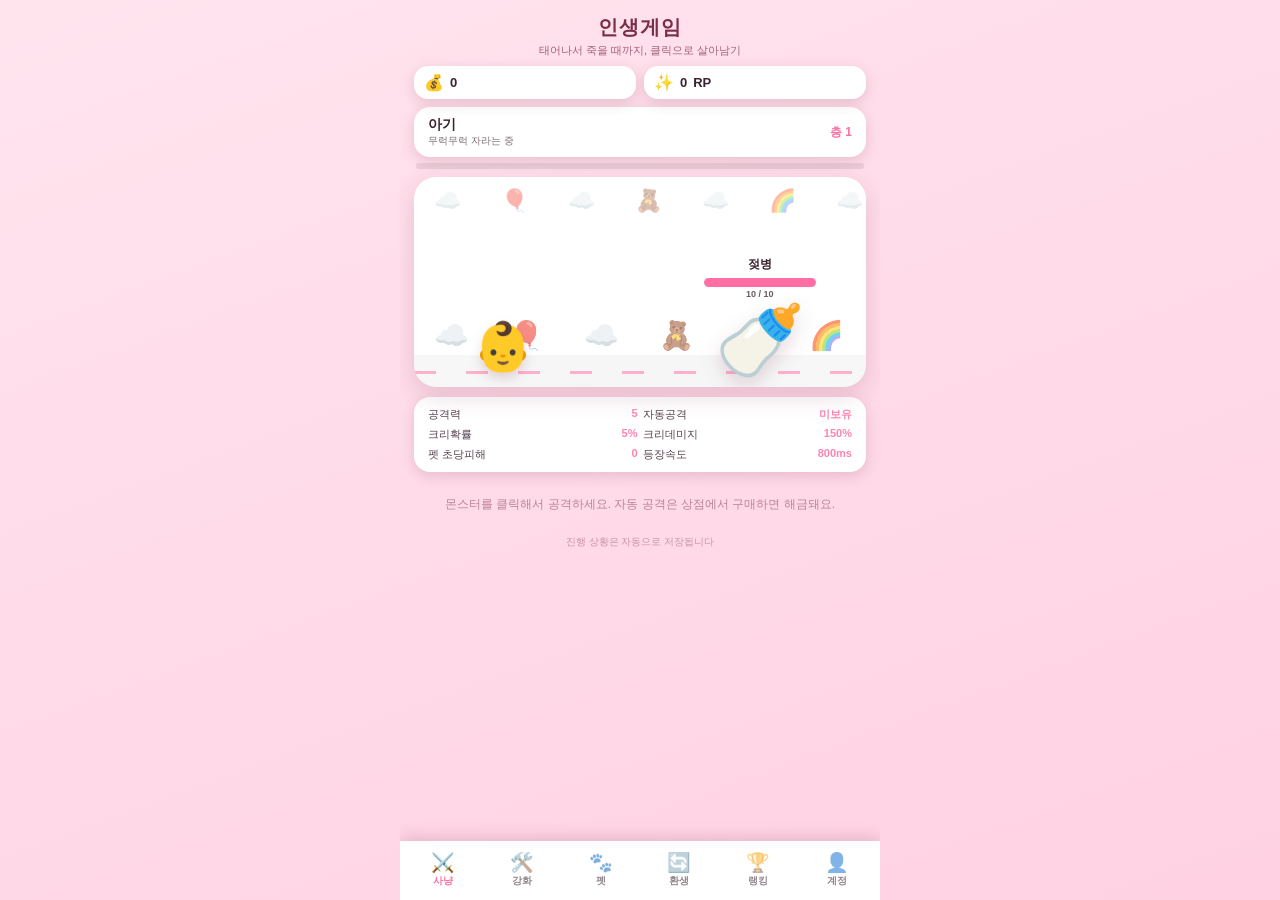
==== commit 23da7a6c: "업데이트" ====
--- a/pwa/index.html
+++ b/pwa/index.html
@@ -105,6 +105,38 @@
       <div class="empty-note" id="rankEmptyNote">불러오는 중...</div>
     </div>
 
+    <div class="panel" id="panel-account">
+      <div class="rank-box">
+        <div class="rank-label">계정 상태</div>
+        <div id="accountStatusText" style="font-size:13px; font-weight:700;">확인 중...</div>
+        <div style="font-size:11px; opacity:0.6; margin-top:4px;">계정을 연결하면 다른 기기에서도 이어할 수 있고, 랭킹도 계정 기준으로 쌓여요.</div>
+      </div>
+
+      <div class="rank-box" id="registerBox">
+        <div class="rank-label">회원가입 (닉네임 + PIN)</div>
+        <input type="text" id="regNickname" class="auth-input" maxlength="20" placeholder="닉네임 (2~20자)">
+        <input type="password" id="regPin" class="auth-input" inputmode="numeric" maxlength="6" placeholder="PIN 4~6자리 숫자">
+        <button class="buy-btn" id="registerBtn" style="width:100%;">회원가입하고 지금 진행상황 저장</button>
+      </div>
+
+      <div class="rank-box" id="loginBox">
+        <div class="rank-label">로그인 (다른 기기에서 이어하기)</div>
+        <input type="text" id="loginNickname" class="auth-input" maxlength="20" placeholder="닉네임">
+        <input type="password" id="loginPin" class="auth-input" inputmode="numeric" maxlength="6" placeholder="PIN">
+        <button class="buy-btn" id="loginBtn" style="width:100%;">로그인</button>
+      </div>
+
+      <div class="rank-box">
+        <div class="rank-label">구글 계정으로 로그인</div>
+        <button class="buy-btn" id="googleLoginBtn" style="width:100%;">🔍 구글로 로그인</button>
+        <div style="font-size:10px; opacity:0.5; margin-top:6px;">서버에 구글 로그인이 설정되기 전까지는 사용할 수 없어요 (AUTH-SETUP.md 참고).</div>
+      </div>
+
+      <div class="rank-box" id="logoutBox" style="display:none;">
+        <button class="buy-btn" id="logoutBtn" style="width:100%; background:#8a8a8a;">로그아웃</button>
+      </div>
+    </div>
+
     <div class="footer-note" id="footerNote">진행 상황은 자동으로 저장됩니다</div>
   </div>
 
@@ -114,6 +146,7 @@
     <button class="nav-btn" data-tab="pets"><span class="nav-ico">🐾</span>펫</button>
     <button class="nav-btn" data-tab="rebirth"><span class="nav-ico">🔄</span>환생</button>
     <button class="nav-btn" data-tab="rank"><span class="nav-ico">🏆</span>랭킹</button>
+    <button class="nav-btn" data-tab="account"><span class="nav-ico">👤</span>계정</button>
   </nav>
 
   <div class="toast" id="toast"></div>
@@ -123,6 +156,7 @@
 <script src="data.js" defer></script>
 <script src="storage.js" defer></script>
 <script src="app.js" defer></script>
+<script src="auth.js" defer></script>
 <script>
   if ('serviceWorker' in navigator) {
     window.addEventListener('load', function () {
--- a/pwa/style.css
+++ b/pwa/style.css
@@ -227,6 +227,13 @@
 .rank-input-row button{ min-width:64px; }
 .rank-my-summary{ font-size:11px; opacity:0.7; margin-top:8px; }
 .rank-local-note{ font-size:10px; opacity:0.55; margin-top:6px; }
+
+.auth-input{
+  display:block; width:100%; padding:9px 10px; border-radius:10px;
+  border:1px solid rgba(0,0,0,0.12); font-size:13px;
+  background:rgba(255,255,255,0.6); color:#2a2a2a; margin-bottom:8px;
+}
+body[data-stage="2"] .auth-input{ background:rgba(255,255,255,0.85); }
 .rank-list-header{
   display:grid; grid-template-columns:36px 1fr 64px 56px;
   font-size:10px; font-weight:700; opacity:0.5; padding:0 12px; margin-bottom:6px;
